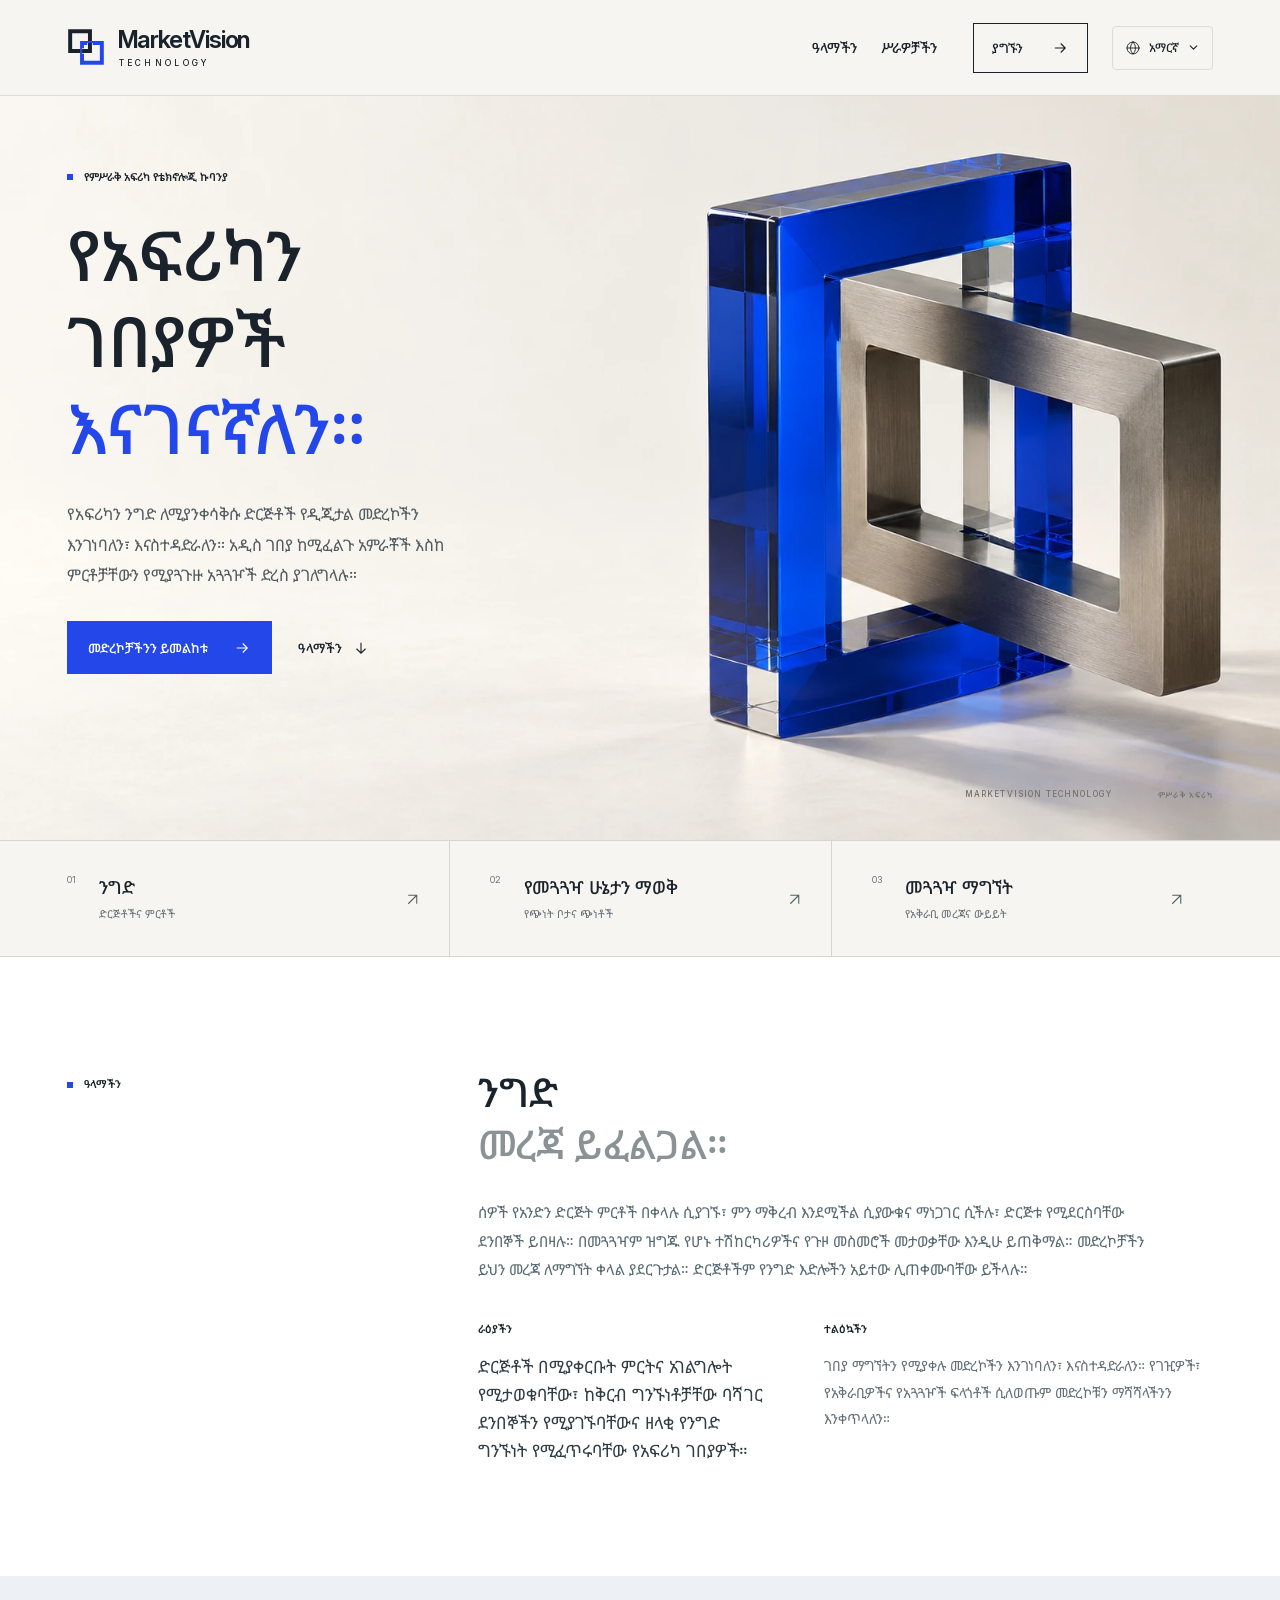
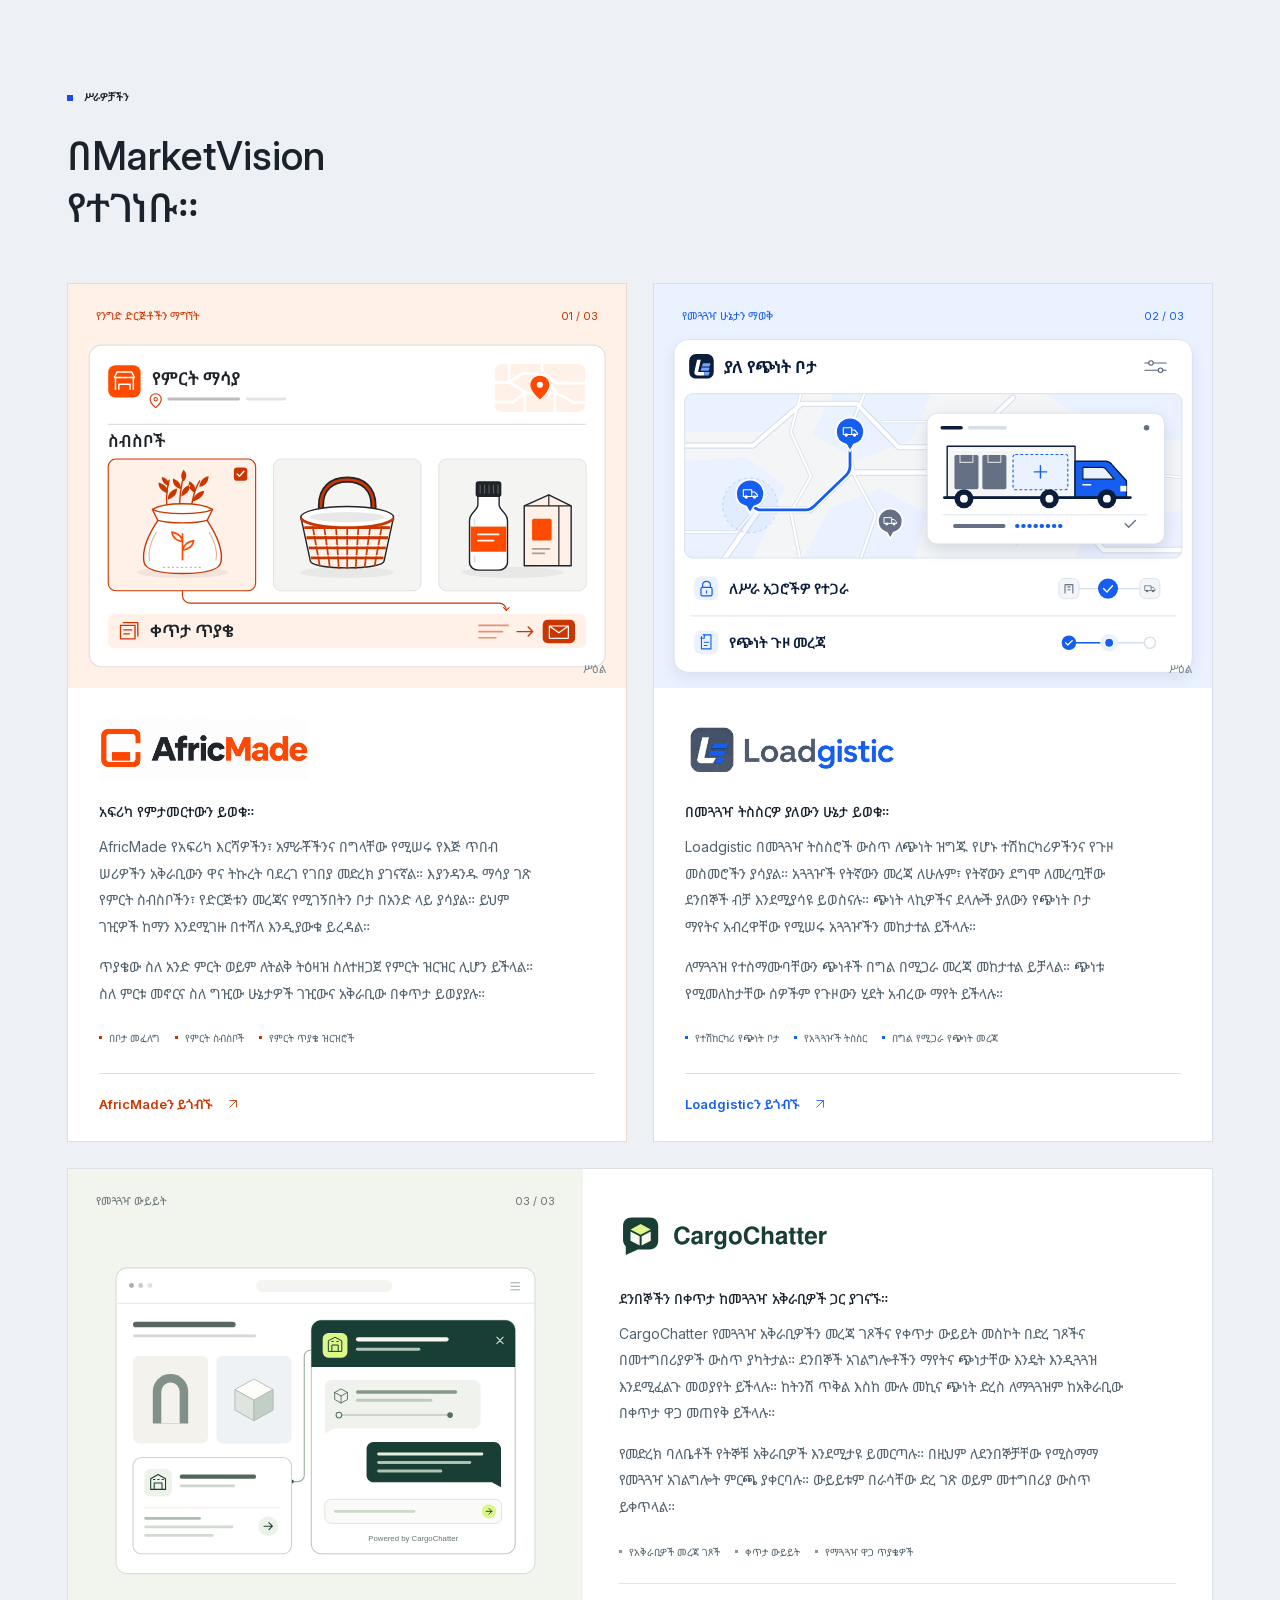
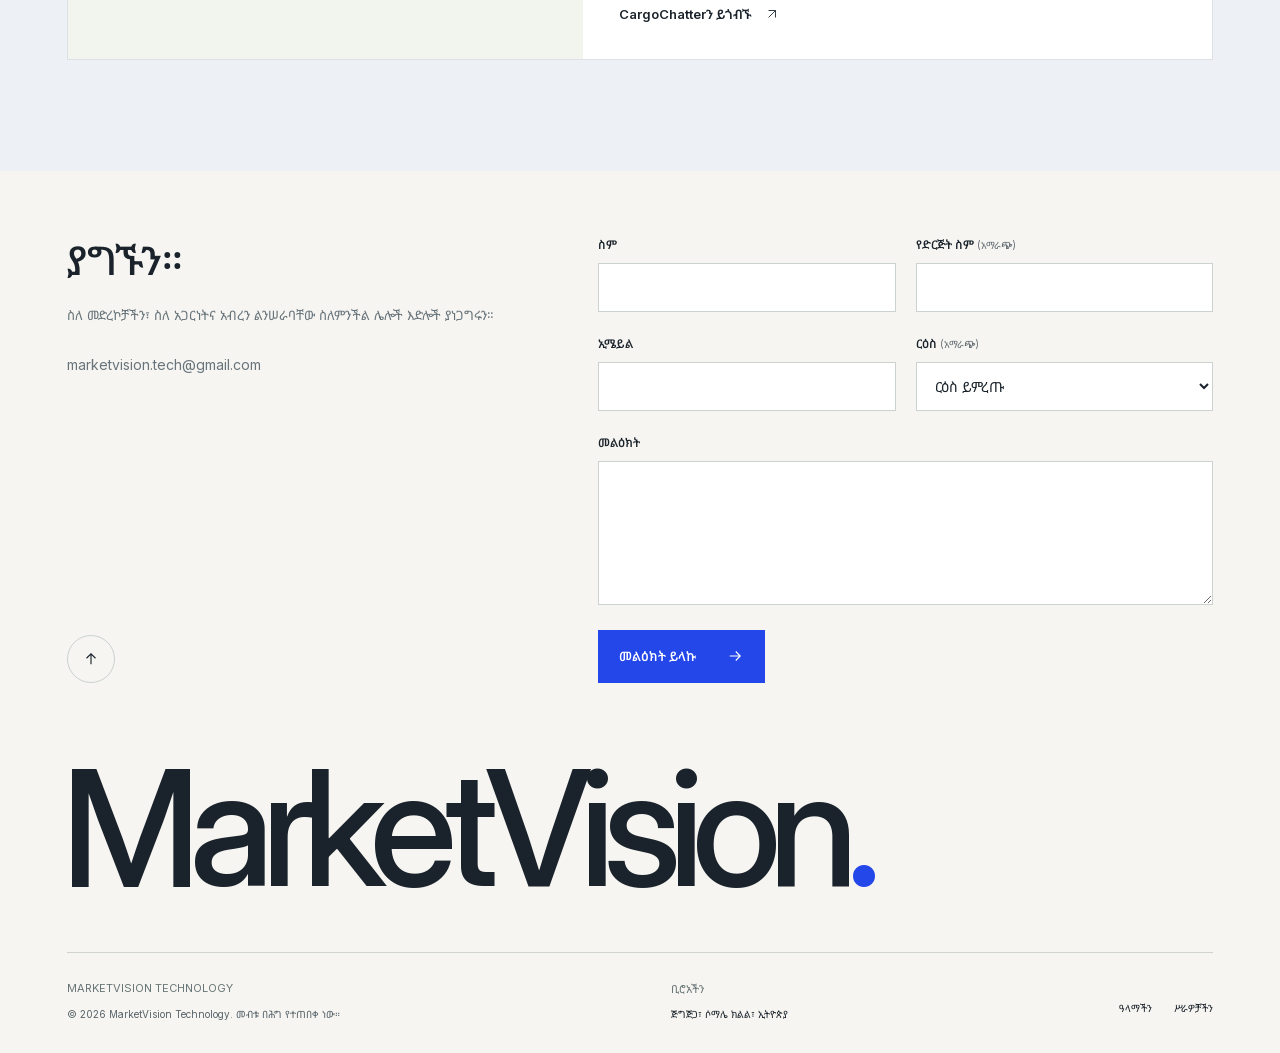
==== am/index.html @ f19cffad "Present MarketVision as the company behind its own platforms Remove the consulting and client-proces" ====
<!doctype html>
<html lang="am" dir="ltr">
<head>
  <meta charset="utf-8">
  <meta name="viewport" content="width=device-width, initial-scale=1">
  <meta name="theme-color" content="#f6f5f1">
  <title>MarketVision Technology — የአፍሪካን ገበያዎች እናገናኛለን</title>
  <meta name="description" content="MarketVision Technology ለአፍሪካ ንግድ የሚያገለግሉ መድረኮችን ይገነባል፣ ያስተዳድራል። ድርጅቶችን ለማግኘት፣ ስለ መጓጓዣ ለመወያየትና የተሽከርካሪና የጭነት ሁኔታን ለማወቅ ይረዳሉ።">
  <meta property="og:type" content="website">
  <meta property="og:title" content="MarketVision Technology — የአፍሪካን ገበያዎች እናገናኛለን">
  <meta property="og:description" content="MarketVision Technology ለአፍሪካ ንግድ የሚያገለግሉ መድረኮችን ይገነባል፣ ያስተዳድራል። ድርጅቶችን ለማግኘት፣ ስለ መጓጓዣ ለመወያየትና የተሽከርካሪና የጭነት ሁኔታን ለማወቅ ይረዳሉ።">
  <meta property="og:url" content="https://marketvisiontech.com/am/">
  <meta property="og:image" content="https://marketvisiontech.com/assets/marketvision-connect.webp">
  <meta property="og:image:alt" content="እርስ በርስ የተጣመሩ ሰማያዊና የብረት ፍሬሞች">
  <link rel="canonical" href="https://marketvisiontech.com/am/">
  <link rel="icon" type="image/svg+xml" href="../assets/mark.svg">
  <link rel="preload" href="../assets/inter-variable.woff2" as="font" type="font/woff2" crossorigin>
  <link rel="stylesheet" href="../styles.css?v=20261028-platform-company">
  <script type="application/json" id="site-copy">{"nav.open": "ማውጫውን ይክፈቱ", "nav.close": "ማውጫውን ይዝጉ", "validation.required": "እባክዎ ይህን ክፍል ይሙሉ።", "validation.email": "እባክዎ ትክክለኛ የኢሜይል አድራሻ ያስገቡ።", "validation.invalid": "እባክዎ እዚህ ያስገቡትን መረጃ ያረጋግጡ።", "validation.tooLong": "እባክዎ ያስገቡትን ጽሑፍ ያሳጥሩ።", "form.check": "እባክዎ ምልክት የተደረገባቸውን ክፍሎች ያረጋግጡ።", "form.sendingButton": "እየተላከ ነው…", "form.unavailable": "ቅጹ ለጊዜው አይሠራም። እባክዎ ቆይተው ይሞክሩ።", "form.refreshError": "መልዕክትዎን መላክ አልቻልንም። እባክዎ ገጹን እንደገና ከፍተው ይሞክሩ።", "form.sending": "መልዕክትዎ እየተላከ ነው…", "form.rejected": "መልዕክትዎ አልተላከም። የጻፉት አሁንም በቅጹ ውስጥ አለ። እባክዎ እንደገና ይሞክሩ።", "form.success": "እናመሰግናለን። መልዕክትዎ ተልኳል።", "form.timeout": "መልዕክትዎ ተልኮ እንደሆነ ማረጋገጥ አልቻልንም። የጻፉት አሁንም በቅጹ ውስጥ አለ። እባክዎ ቆይተው ይሞክሩ።", "form.error": "መልዕክትዎ ተልኮ እንደሆነ ማረጋገጥ አልቻልንም። የጻፉት አሁንም በቅጹ ውስጥ አለ። እባክዎ እንደገና ይሞክሩ።", "form.send": "መልዕክት ይላኩ"}</script><script src="../languages.js?v=20261028-platform-company" defer></script><script src="../script.js?v=20261028-platform-company" defer></script>
<meta property="og:locale" content="am_ET"><link rel="alternate" hreflang="en" href="https://marketvisiontech.com/"><meta property="og:locale:alternate" content="en_US"><link rel="alternate" hreflang="am" href="https://marketvisiontech.com/am/"><link rel="alternate" hreflang="om" href="https://marketvisiontech.com/om/"><meta property="og:locale:alternate" content="om_ET"><link rel="alternate" hreflang="so" href="https://marketvisiontech.com/so/"><meta property="og:locale:alternate" content="so_ET"><link rel="alternate" hreflang="x-default" href="https://marketvisiontech.com/"><link rel="stylesheet" href="../languages.css?v=20261028-platform-company"><link rel="preload" href="../assets/noto-sans-ethiopic.woff" as="font" type="font/woff" crossorigin=""></head>
<body>
  <a class="skip-link" href="#main">ወደ ዋናው ይዘት ይሂዱ</a>
  <header class="site-header">
    <div class="wrap header-inner">
      <a class="brand" href="#top" aria-label="የMarketVision Technology ዋና ገጽ">
        <img src="../assets/mark.svg" width="40" height="40" alt="">
        <span class="brand-type" lang="en">MarketVision<span>TECHNOLOGY</span></span>
      </a>
      <nav class="primary-nav" id="primary-nav" aria-label="ዋና ማውጫ">
        <a href="#vision">ዓላማችን</a><a href="#platforms">ሥራዎቻችን</a><a class="nav-cta" href="#contact">ያግኙን <svg aria-hidden="true" viewbox="0 0 24 24"><path d="M5 12h14M13 6l6 6-6 6"></path></svg></a>
      </nav>
    <details class="language-switcher" data-language-switcher>
      <summary aria-label="ቋንቋ ይምረጡ: አማርኛ"><svg class="language-globe" viewbox="0 0 24 24" fill="none" aria-hidden="true"><circle cx="12" cy="12" r="9"></circle><path d="M3 12h18M12 3c5 5 5 13 0 18-5-5-5-13 0-18Z"></path></svg><span class="language-current" lang="am">አማርኛ</span><svg class="language-chevron" viewbox="0 0 16 16" fill="none" aria-hidden="true"><path d="m4 6 4 4 4-4"></path></svg></summary>
      <div class="language-options" aria-label="ቋንቋ ይምረጡ"><a href="../" lang="en" hreflang="en" data-language-link="en"><span>English</span><svg viewbox="0 0 20 20" fill="none" aria-hidden="true"><path d="m4 10 4 4 8-8"></path></svg></a><a href="../am/" lang="am" hreflang="am" data-language-link="am" aria-current="page"><span>አማርኛ</span><svg viewbox="0 0 20 20" fill="none" aria-hidden="true"><path d="m4 10 4 4 8-8"></path></svg></a><a href="../om/" lang="om" hreflang="om" data-language-link="om"><span>Afaan Oromoo</span><svg viewbox="0 0 20 20" fill="none" aria-hidden="true"><path d="m4 10 4 4 8-8"></path></svg></a><a href="../so/" lang="so" hreflang="so" data-language-link="so"><span>Soomaali</span><svg viewbox="0 0 20 20" fill="none" aria-hidden="true"><path d="m4 10 4 4 8-8"></path></svg></a></div>
    </details><button class="menu-toggle" id="menu-toggle" type="button" aria-expanded="false" aria-controls="primary-nav" aria-label="ማውጫውን ይክፈቱ"><span></span><span></span></button>
      </div>
  </header>
  <main id="main">
    <section class="hero" id="top" aria-labelledby="hero-title">
      <img class="hero-art" src="../assets/marketvision-connect.webp" width="1659" height="948" fetchpriority="high" alt="">
      <div class="wrap hero-inner">
        <div class="hero-copy">
          <p class="eyebrow"><span class="small-square"></span> የምሥራቅ አፍሪካ የቴክኖሎጂ ኩባንያ</p>
          <h1 id="hero-title">የአፍሪካን<br>ገበያዎች<br><span>እናገናኛለን።</span></h1>
          <p class="hero-description">የአፍሪካን ንግድ ለሚያንቀሳቅሱ ድርጅቶች የዲጂታል መድረኮችን እንገነባለን፣ እናስተዳድራለን። አዲስ ገበያ ከሚፈልጉ አምራቾች እስከ ምርቶቻቸውን የሚያጓጉዙ አጓጓዦች ድረስ ያገለግላሉ።</p>
          <div class="hero-actions">
            <a class="button button-blue" href="#platforms">መድረኮቻችንን ይመልከቱ <svg aria-hidden="true" viewbox="0 0 24 24"><path d="M5 12h14M13 6l6 6-6 6"></path></svg></a>
            <a class="text-link" href="#vision">ዓላማችን <svg aria-hidden="true" viewbox="0 0 24 24"><path d="M12 5v14m-6-6 6 6 6-6"></path></svg></a>
          </div>
        </div>
        <div class="hero-caption" aria-hidden="true"><span>MARKETVISION TECHNOLOGY</span><span>ምሥራቅ አፍሪካ</span></div>
      </div>
      <div class="sector-band"><div class="wrap sector-inner">
        <a href="#africmade"><span class="sector-number">01</span><span>ንግድ<small>ድርጅቶችና ምርቶች</small></span><svg aria-hidden="true" viewbox="0 0 24 24"><path d="M6 18 18 6M6 6h12v12"></path></svg></a>
        <a href="#loadgistic"><span class="sector-number">02</span><span>የመጓጓዣ ሁኔታን ማወቅ<small>የጭነት ቦታና ጭነቶች</small></span><svg aria-hidden="true" viewbox="0 0 24 24"><path d="M6 18 18 6M6 6h12v12"></path></svg></a>
        <a href="#cargochatter"><span class="sector-number">03</span><span>መጓጓዣ ማግኘት<small>የአቅራቢ መረጃና ውይይት</small></span><svg aria-hidden="true" viewbox="0 0 24 24"><path d="M6 18 18 6M6 6h12v12"></path></svg></a>
      </div></div>
    </section>
    <section class="vision section-space" id="vision" aria-labelledby="vision-title">
      <div class="wrap vision-grid">
        <div class="section-label"><span class="small-square"></span> ዓላማችን</div>
        <div class="vision-content">
          <h2 id="vision-title">ንግድ<br><span class="muted-heading">መረጃ ይፈልጋል።</span></h2>
          <p class="vision-context">ሰዎች የአንድን ድርጅት ምርቶች በቀላሉ ሲያገኙ፣ ምን ማቅረብ እንደሚችል ሲያውቁና ማነጋገር ሲችሉ፣ ድርጅቱ የሚደርስባቸው ደንበኞች ይበዛሉ። በመጓጓዣም ዝግጁ የሆኑ ተሽከርካሪዎችና የጉዞ መስመሮች መታወቃቸው እንዲሁ ይጠቅማል። መድረኮቻችን ይህን መረጃ ለማግኘት ቀላል ያደርጉታል። ድርጅቶችም የንግድ እድሎችን አይተው ሊጠቀሙባቸው ይችላሉ።</p>
          <div class="vision-copy">
            <div class="purpose-statement"><h3>ራዕያችን</h3><p>ድርጅቶች በሚያቀርቡት ምርትና አገልግሎት የሚታወቁባቸው፣ ከቅርብ ግንኙነቶቻቸው ባሻገር ደንበኞችን የሚያገኙባቸውና ዘላቂ የንግድ ግንኙነት የሚፈጥሩባቸው የአፍሪካ ገበያዎች።</p></div>
            <div class="purpose-statement"><h3>ተልዕኳችን</h3><p>ገበያ ማግኘትን የሚያቀሉ መድረኮችን እንገነባለን፣ እናስተዳድራለን። የገዢዎች፣ የአቅራቢዎችና የአጓጓዦች ፍላጎቶች ሲለወጡም መድረኮቹን ማሻሻላችንን እንቀጥላለን።</p></div>
          </div>
        </div>
      </div>
    </section>
    <section class="platforms section-space" id="platforms" aria-labelledby="platforms-title">
      <div class="wrap">
        <div class="section-heading"><div><p class="section-label"><span class="small-square"></span> ሥራዎቻችን</p><h2 id="platforms-title">በMarketVision<br>የተገነቡ።</h2></div></div>
        <div class="platform-grid">
          <article id="africmade" class="platform platform-africmade">
            <div class="platform-art"><div class="platform-art-top"><span>የንግድ ድርጅቶችን ማግኘት</span><span>01 / 03</span></div><svg xmlns="http://www.w3.org/2000/svg" class="platform-illustration" width="1000" height="650" viewbox="0 0 1000 650" fill="none" role="img" focusable="false" aria-describedby="africmade-desc" aria-label="የAfricMade የአቅራቢ ማሳያ ገጽ ሥዕል" data-platform-illustration="africmade">
  <title id="africmade-title">የAfricMade የምርት ማሳያ ሥዕል</title>
  <desc id="africmade-desc">የእርሻ፣ የእጅ ጥበብና የፋብሪካ ምርቶች ያሉበት የአቅራቢ ማሳያ ገጽ፣ ቦታ የሚያሳይ ካርታና ጥያቄ መላኪያ ቅጽ።</desc>
  <rect width="1000" height="650" fill="#FFF0E8"></rect>
  <rect x="38" y="36" width="924" height="576" rx="22" fill="#FFFFFF" stroke="#DEDFDD" stroke-width="2"></rect>

  <!-- Supplier identity and a small, static geographic-discovery cue. -->
  <rect x="72" y="72" width="58" height="58" rx="13" fill="#FF4B00"></rect>
  <path d="M85 115V94H117V115M91 115V106H111V115M83 94L88 84H114L119 94H83Z" stroke="#FFFFFF" stroke-width="2.6" stroke-linecap="round" stroke-linejoin="round"></path>
  <text x="150" y="107" fill="#202428" font-family="inherit" font-size="32" font-weight="600" letter-spacing="0">የምርት ማሳያ</text>
  <path d="M157 123C151.5 123 147 127.4 147 133C147 140 157 148 157 148S167 140 167 133C167 127.4 162.5 123 157 123Z" stroke="#C93600" stroke-width="2" stroke-linejoin="round"></path>
  <circle cx="157" cy="133" r="3" stroke="#C93600" stroke-width="1.8"></circle>
  <rect x="178" y="130" width="130" height="5" rx="2.5" fill="#202428" opacity=".3"></rect>
  <rect x="319" y="130" width="72" height="5" rx="2.5" fill="#202428" opacity=".12"></rect>
  <rect x="764" y="70" width="162" height="86" rx="12" fill="#FFF0E8"></rect>
  <path d="M790 70V102L818 120V156M764 103H790L813 87H853L874 104H926M849 70V91L872 118V156M764 138H797L817 122H875L906 139H926" stroke="#FFFFFF" stroke-width="5" stroke-linejoin="round"></path>
  <path d="M845 91C835.6 91 828 98.4 828 107.8C828 119 845 133 845 133S862 119 862 107.8C862 98.4 854.4 91 845 91Z" fill="#FF4B00"></path>
  <circle cx="845" cy="107" r="5.5" fill="#FFFFFF"></circle>
  <path d="M72 178H928" stroke="#DEDFDD" stroke-width="2"></path>

  <text x="72" y="218" fill="#202428" font-family="inherit" font-size="30" font-weight="600" letter-spacing="0">ስብስቦች</text>

  <!-- Three recognizable product types, without invented listings or prices. -->
  <rect x="72" y="240" width="264" height="236" rx="14" fill="#FFF0E8" stroke="#C93600" stroke-width="2"></rect>
  <rect x="368" y="240" width="264" height="236" rx="14" fill="#F4F4F2" stroke="#DEDFDD" stroke-width="1.5"></rect>
  <rect x="664" y="240" width="264" height="236" rx="14" fill="#F4F4F2" stroke="#DEDFDD" stroke-width="1.5"></rect>
  <rect x="297" y="255" width="24" height="24" rx="6" fill="#C93600"></rect>
  <path d="m303 267 4 4 8-9" stroke="#FFFFFF" stroke-width="2.5" stroke-linecap="round" stroke-linejoin="round"></path>

  <!-- Farm produce: a stitched grain sack and three wheat stems. -->
  <ellipse cx="205" cy="443" rx="82" ry="10" fill="#202428" opacity=".06"></ellipse>
  <path d="M179 336C175 316 177 293 181 278M200 337C199 306 203 284 208 268M220 337C221 314 228 291 236 279" stroke="#C93600" stroke-width="2.5" stroke-linecap="round"></path>
  <path d="M179 301C167 298 162 291 162 282C174 285 179 292 179 301ZM179 313C190 309 196 302 195 293C184 296 178 304 179 313ZM181 288C171 285 168 279 168 272C178 274 181 280 181 288ZM202 294C190 290 187 283 188 275C199 279 203 286 202 294ZM203 307C215 302 219 294 218 286C207 290 203 297 203 307ZM207 280C201 274 202 266 207 259C214 266 213 274 207 280ZM227 301C217 295 215 288 217 280C227 285 230 293 227 301ZM223 316C236 313 243 306 244 297C232 299 225 306 223 316ZM235 290C237 278 244 272 252 271C251 283 244 289 235 290Z" fill="#C93600"></path>
  <path d="M151 330C165 322 186 320 205 320C224 320 245 322 259 330L249 350C267 377 278 401 274 424C272 439 246 445 205 445C164 445 138 439 136 424C132 401 143 377 161 350L151 330Z" fill="#FFFFFF" stroke="#C93600" stroke-width="2.5" stroke-linejoin="round"></path>
  <path d="M153 331C173 340 236 340 257 331M161 350C180 356 230 356 249 350" stroke="#C93600" stroke-width="2.3" stroke-linecap="round"></path>
  <path d="M158 371C147 390 143 408 146 422M253 371C264 390 268 408 265 421" stroke="#C93600" stroke-width="2" stroke-linecap="round" opacity=".4"></path>
  <path d="M171 434H239" stroke="#C93600" stroke-width="2" stroke-linecap="round" stroke-dasharray="2 6" opacity=".45"></path>
  <path d="M205 420V374M205 388C193 386 187 379 186 371C197 373 204 380 205 388ZM205 403C217 401 224 394 225 386C214 388 207 395 205 403Z" stroke="#FF4B00" stroke-width="3" stroke-linecap="round" stroke-linejoin="round"></path>

  <!-- Artisan work: a basket with a handle, a defined rim and woven bands. -->
  <ellipse cx="500" cy="443" rx="84" ry="10" fill="#202428" opacity=".06"></ellipse>
  <path d="M453 352V323C453 293 472 277 500 277C528 277 547 293 547 323V352" stroke="#202428" stroke-width="11" stroke-linecap="round"></path>
  <path d="M453 352V323C453 293 472 277 500 277C528 277 547 293 547 323V352" stroke="#C93600" stroke-width="5" stroke-linecap="round"></path>
  <path d="M417 344L434 423C437 439 563 439 566 423L583 344H417Z" fill="#FFF0E8" stroke="#202428" stroke-width="2.5" stroke-linejoin="round"></path>
  <path d="M423 363H577M427 381H573M431 399H569M435 417H565" stroke="#C93600" stroke-width="5"></path>
  <path d="M436 349L451 432M457 349L469 435M479 349L485 437M500 349V437M521 349L515 437M543 349L531 435M564 349L549 432" stroke="#C93600" stroke-width="3"></path>
  <path d="M425 359H575M429 377H571M433 395H567M437 413H563" stroke="#FFFFFF" stroke-width="2" opacity=".8"></path>
  <ellipse cx="500" cy="344" rx="83" ry="19" fill="#FFFFFF" stroke="#202428" stroke-width="2.5"></ellipse>
  <ellipse cx="500" cy="344" rx="67" ry="9" fill="#202428" opacity=".1"></ellipse>
  <path d="M418 348C439 368 561 368 582 348" stroke="#C93600" stroke-width="5" stroke-linecap="round"></path>

  <!-- Manufactured goods: a capped bottle and folded retail packaging. -->
  <ellipse cx="796" cy="443" rx="91" ry="10" fill="#202428" opacity=".06"></ellipse>
  <path d="M817 324L861 304L901 324V431H817V324Z" fill="#FFF0E8" stroke="#202428" stroke-width="2.5" stroke-linejoin="round"></path>
  <path d="M817 324H901M861 304V324M879 325V431" stroke="#202428" stroke-width="2.1" stroke-linejoin="round"></path>
  <rect x="831" y="347" width="35" height="39" rx="3" fill="#FF4B00"></rect>
  <path d="M832 401H862M832 409H853" stroke="#202428" stroke-width="3" stroke-linecap="round" opacity=".4"></path>
  <path d="M734 302H772V322C772 332 787 336 787 350V425C787 434 779 439 770 439H736C727 439 719 434 719 425V350C719 336 734 332 734 322V302Z" fill="#FFFFFF" stroke="#202428" stroke-width="2.5" stroke-linejoin="round"></path>
  <rect x="730" y="280" width="46" height="28" rx="5" fill="#202428"></rect>
  <path d="M738 286V302M746 286V302M754 286V302M762 286V302M770 286V302" stroke="#FFFFFF" stroke-width="1.6" opacity=".35"></path>
  <rect x="721" y="361" width="64" height="45" fill="#FF4B00"></rect>
  <path d="M734 375H771M734 386H762" stroke="#FFFFFF" stroke-width="3.2" stroke-linecap="round"></path>
  <path d="M728 348V357M728 414V424" stroke="#DEDFDD" stroke-width="3" stroke-linecap="round"></path>

  <!-- A selected item joins an enquiry list; the next action is an inbox enquiry. -->
  <path d="M205 476V485C205 492 211 498 218 498H772C779 498 785 504 785 511" stroke="#C93600" stroke-width="2" stroke-linecap="round"></path>
  <path d="m780 506 5 5 5-5" stroke="#C93600" stroke-width="2" stroke-linecap="round" stroke-linejoin="round"></path>
  <rect x="72" y="517" width="856" height="62" rx="12" fill="#FFF0E8"></rect>
  <path d="M94 538H120V562H94V538ZM99 533H125V557M100 546H114M100 553H110" stroke="#C93600" stroke-width="2.4" stroke-linecap="round" stroke-linejoin="round"></path>
  <text x="146" y="559" fill="#202428" font-family="inherit" font-size="31" font-weight="600" letter-spacing="0">ቀጥታ ጥያቄ</text>
  <path d="M736 538H788M736 549H778M736 560H766" stroke="#C93600" stroke-width="3" stroke-linecap="round" opacity=".5"></path>
  <path d="M804 549H832M824 541L832 549L824 557" stroke="#C93600" stroke-width="2.5" stroke-linecap="round" stroke-linejoin="round"></path>
  <rect x="850" y="528" width="58" height="42" rx="9" fill="#C93600"></rect>
  <path d="M862 539H896V561H862V539ZM863 540L879 551L895 540" stroke="#FFFFFF" stroke-width="2.2" stroke-linecap="round" stroke-linejoin="round"></path>
</svg><span class="illustration-note">ሥዕል</span></div>
            <div class="platform-content">
              <div class="platform-title"><h3 class="platform-logo-frame"><img class="platform-logo platform-logo-africmade" src="../assets/africmade-logo.webp?v=20261024-showroom" width="1942" height="809" loading="lazy" alt="AfricMade"></h3></div>
              <p class="platform-subtitle">አፍሪካ የምታመርተውን ይወቁ።</p>
              <p>AfricMade የአፍሪካ እርሻዎችን፣ አምራቾችንና በግላቸው የሚሠሩ የእጅ ጥበብ ሠሪዎችን አቅራቢውን ዋና ትኩረት ባደረገ የገበያ መድረክ ያገናኛል። እያንዳንዱ ማሳያ ገጽ የምርት ስብስቦችን፣ የድርጅቱን መረጃና የሚገኝበትን ቦታ በአንድ ላይ ያሳያል። ይህም ገዢዎች ከማን እንደሚገዙ በተሻለ እንዲያውቁ ይረዳል።</p>
              <p class="platform-detail">ጥያቄው ስለ አንድ ምርት ወይም ለትልቅ ትዕዛዝ ስለተዘጋጀ የምርት ዝርዝር ሊሆን ይችላል። ስለ ምርቱ መኖርና ስለ ግዢው ሁኔታዎች ገዢውና አቅራቢው በቀጥታ ይወያያሉ።</p>
              <ul class="feature-list" aria-label="በAfricMade ምን ማድረግ ይቻላል"><li>በቦታ መፈለግ</li><li>የምርት ስብስቦች</li><li>የምርት ጥያቄ ዝርዝሮች</li></ul>
              <div class="platform-bottom"><a class="external-link" href="https://africmade.com/" target="_blank" rel="noopener noreferrer">AfricMadeን ይጎብኙ <svg aria-hidden="true" viewbox="0 0 24 24"><path d="M6 18 18 6M6 6h12v12"></path></svg><span class="sr-only"> (በአዲስ ትር ይከፈታል)</span></a></div>
            </div>
          </article>
          <article id="loadgistic" class="platform platform-loadgistic">
            <div class="platform-art"><div class="platform-art-top"><span>የመጓጓዣ ሁኔታን ማወቅ</span><span>02 / 03</span></div><svg xmlns="http://www.w3.org/2000/svg" xmlns:xlink="http://www.w3.org/1999/xlink" width="1000" height="650" viewbox="0 0 1000 650" fill="none" class="platform-illustration" role="img" focusable="false" aria-describedby="loadgistic-desc" aria-label="የLoadgistic የመጓጓዣ ካርታ ሥዕል" data-platform-illustration="loadgistic">
  <title id="loadgistic-title">የLoadgistic የመጓጓዣ ካርታ ሥዕል</title>
  <desc id="loadgistic-desc">ተሽከርካሪዎችንና የጉዞ መስመሮችን የሚያሳይ ካርታ። ከጎኑም የጭነት ቦታ ያለው መኪና፣ መረጃን በግል የመጋራት አማራጭና የጭነት ጉዞ ሂደት ይታያሉ።</desc>
  <defs>
    <filter id="lgv-dashboard-shadow" x="-10%" y="-12%" width="120%" height="130%" color-interpolation-filters="sRGB">
      <fegaussianblur in="SourceAlpha" stddeviation="12" result="lgv-panel-blur"></fegaussianblur>
      <feoffset in="lgv-panel-blur" dy="10" result="lgv-panel-offset"></feoffset>
      <feflood flood-color="#0B1D3A" flood-opacity=".07" result="lgv-panel-color"></feflood>
      <fecomposite in="lgv-panel-color" in2="lgv-panel-offset" operator="in" result="lgv-panel-shadow"></fecomposite>
      <femerge><femergenode in="lgv-panel-shadow"></femergenode><femergenode in="SourceGraphic"></femergenode></femerge>
    </filter>
    <filter id="lgv-truck-shadow" x="-15%" y="-20%" width="130%" height="145%" color-interpolation-filters="sRGB">
      <fegaussianblur in="SourceAlpha" stddeviation="13" result="lgv-truck-blur"></fegaussianblur>
      <feoffset in="lgv-truck-blur" dy="10" result="lgv-truck-offset"></feoffset>
      <feflood flood-color="#0B1D3A" flood-opacity=".12" result="lgv-truck-color"></feflood>
      <fecomposite in="lgv-truck-color" in2="lgv-truck-offset" operator="in" result="lgv-truck-shadow-layer"></fecomposite>
      <femerge><femergenode in="lgv-truck-shadow-layer"></femergenode><femergenode in="SourceGraphic"></femergenode></femerge>
    </filter>
    <clippath id="lgv-map-clip">
      <rect x="54" y="122" width="892" height="296" rx="16"></rect>
    </clippath>
    <g id="lgv-vehicle-glyph" stroke="currentColor" stroke-width="2" stroke-linecap="round" stroke-linejoin="round">
      <path d="M-12-7H3V5H-12Z"></path>
      <path d="M3-3H8L13 2V5H3"></path>
      <circle cx="-7" cy="6" r="3" fill="currentColor" stroke="none"></circle>
      <circle cx="8" cy="6" r="3" fill="currentColor" stroke="none"></circle>
    </g>
  </defs>

  <rect width="1000" height="650" fill="#EAF1FF"></rect>
  <rect x="36" y="26" width="928" height="596" rx="25" fill="#FFFFFF" stroke="#D7DFEB" stroke-width="1.5" filter="url(#lgv-dashboard-shadow)"></rect>

  <!-- Loadgistic's compact mark anchors a single capacity workspace. -->
  <rect x="63" y="52" width="44" height="44" rx="12" fill="#0B1D3A"></rect>
  <g transform="translate(64 52) scale(.087)">
    <path d="M151 120H227L172 370H309L291 440H155C112 440 87 405 97 361L151 120Z" fill="#FFFFFF"></path>
    <path d="M270 191H407C422 191 430 203 424 217L407 257H247L266 203C268 196 276 191 280 191Z M246 279H389C403 279 410 290 405 303L387 346H222L240 292C242 285 244 282 246 279Z M316 370H393C406 370 412 380 407 392L387 440H291L311 384C313 377 315 373 316 370Z" fill="#6BA5FF"></path>
  </g>
  <text x="126" y="86" fill="#0B1D3A" font-size="30" font-weight="650" letter-spacing="0" font-family="inherit">ያለ የጭነት ቦታ</text>
  <g stroke="#526375" stroke-width="2" stroke-linecap="round" aria-hidden="true">
    <path d="M879 68H917M879 81H917"></path>
    <circle cx="890" cy="68" r="4" fill="#FFFFFF"></circle>
    <circle cx="907" cy="81" r="4" fill="#FFFFFF"></circle>
  </g>

  <!-- A schematic map uses static pins and unnamed routes, without live positions. -->
  <g clip-path="url(#lgv-map-clip)" aria-hidden="true">
    <rect x="54" y="122" width="892" height="296" fill="#F3F5F7"></rect>
    <path d="M54 122H262L218 191H54Z M54 244L165 237L235 290L178 418H54Z M322 122H497L462 204L364 242L284 195Z M315 329L404 293L488 336L468 418H266Z M696 122H946V207L818 194Z M788 353L946 333V418H752Z" fill="#EAF1FF"></path>
    <g stroke="#D7DFEB" stroke-linecap="round" stroke-linejoin="round">
      <path d="M39 216L177 216L264 141L363 141L438 219L549 219L643 130" stroke-width="11"></path>
      <path d="M117 432L188 331L280 331L351 264L493 264L560 333L742 333L805 403L956 403" stroke-width="12"></path>
      <path d="M266 111L245 192L281 271L245 335L264 430M382 111L344 201L360 272L397 341L366 430" stroke-width="7"></path>
      <path d="M51 371L147 371L204 303M407 173H545M650 392L699 298L803 258L953 274" stroke-width="6"></path>
    </g>
    <g stroke="#FFFFFF" stroke-linecap="round" stroke-linejoin="round">
      <path d="M39 216L177 216L264 141L363 141L438 219L549 219L643 130" stroke-width="7"></path>
      <path d="M117 432L188 331L280 331L351 264L493 264L560 333L742 333L805 403L956 403" stroke-width="8"></path>
      <path d="M266 111L245 192L281 271L245 335L264 430M382 111L344 201L360 272L397 341L366 430" stroke-width="4"></path>
      <path d="M51 371L147 371L204 303M407 173H545M650 392L699 298L803 258L953 274" stroke-width="3"></path>
    </g>

    <circle cx="172" cy="323" r="49" fill="#155EEF" fill-opacity=".035" stroke="#155EEF" stroke-opacity=".25" stroke-width="1.5" stroke-dasharray="5 6"></circle>
    <path d="M172 323L187 331H272C277 331 282 329 286 325L344 269C348 265 351 259 351 253V218" stroke="#FFFFFF" stroke-width="10" stroke-linecap="round" stroke-linejoin="round"></path>
    <path d="M172 323L187 331H272C277 331 282 329 286 325L344 269C348 265 351 259 351 253V218" stroke="#155EEF" stroke-width="5" stroke-linecap="round" stroke-linejoin="round"></path>

    <g transform="translate(172 310)">
      <path d="M0 27L-7 15C-19 12-25 3-25-8C-25-22-14-33 0-33C14-33 25-22 25-8C25 3 19 12 7 15Z" fill="#155EEF" stroke="#FFFFFF" stroke-width="3"></path>
      <use xlink:href="#lgv-vehicle-glyph" transform="translate(0 -8)" color="#FFFFFF"></use>
    </g>
    <g transform="translate(351 199)">
      <path d="M0 27L-7 15C-19 12-25 3-25-8C-25-22-14-33 0-33C14-33 25-22 25-8C25 3 19 12 7 15Z" fill="#155EEF" stroke="#FFFFFF" stroke-width="3"></path>
      <use xlink:href="#lgv-vehicle-glyph" transform="translate(0 -8)" color="#FFFFFF"></use>
    </g>
    <g transform="translate(423 359)">
      <path d="M0 24L-6 13C-16 10-22 2-22-8C-22-20-12-30 0-30C12-30 22-20 22-8C22 2 16 10 6 13Z" fill="#667085" stroke="#FFFFFF" stroke-width="3"></path>
      <use xlink:href="#lgv-vehicle-glyph" transform="translate(0 -8) scale(.87)" color="#FFFFFF"></use>
    </g>
  </g>
  <rect x="54.75" y="122.75" width="890.5" height="294.5" rx="15.25" stroke="#D7DFEB" stroke-width="1.5"></rect>

  <!-- The foreground vehicle makes occupied and available cargo space tangible. -->
  <g aria-hidden="true">
    <rect x="489" y="158" width="425" height="234" rx="18" fill="#FFFFFF" stroke="#D7DFEB" stroke-width="1.5" filter="url(#lgv-truck-shadow)"></rect>
    <rect x="513" y="181" width="40" height="6" rx="3" fill="#0B1D3A"></rect>
    <rect x="562" y="181" width="70" height="6" rx="3" fill="#D7DFEB"></rect>
    <circle cx="882" cy="184" r="5" fill="#667085"></circle>

    <path d="M525 217H754V309H525Z" fill="#F3F5F7" stroke="#0B1D3A" stroke-width="2.5" stroke-linejoin="round"></path>
    <path d="M533 224H746" stroke="#FFFFFF" stroke-width="2"></path>
    <rect x="538" y="233" width="43" height="61" rx="3" fill="#667085"></rect>
    <rect x="588" y="233" width="43" height="61" rx="3" fill="#667085"></rect>
    <path d="M548 233V246H571V233M598 233V246H621V233" stroke="#FFFFFF" stroke-opacity=".7" stroke-width="2"></path>
    <rect x="643" y="232" width="98" height="63" rx="4" fill="#EAF1FF" stroke="#155EEF" stroke-width="2" stroke-dasharray="5 4"></rect>
    <path d="M681 263H703M692 252V274" stroke="#155EEF" stroke-width="2.5" stroke-linecap="round"></path>

    <path d="M754 244H809C814 244 817 246 820 250L846 279V309H754Z" fill="#155EEF" stroke="#0B1D3A" stroke-width="2.5" stroke-linejoin="round"></path>
    <path d="M768 255H803C806 255 808 256 810 259L824 276H768Z" fill="#EAF1FF" stroke="#0B1D3A" stroke-width="2" stroke-linejoin="round"></path>
    <path d="M768 286H782" stroke="#FFFFFF" stroke-width="2.5" stroke-linecap="round"></path>
    <path d="M835 288H846V298H835Z" fill="#FFFFFF"></path>
    <path d="M520 309H853" stroke="#0B1D3A" stroke-width="5" stroke-linecap="round"></path>
    <circle cx="555" cy="311" r="17" fill="#0B1D3A"></circle>
    <circle cx="555" cy="311" r="7" fill="#FFFFFF"></circle>
    <circle cx="708" cy="311" r="17" fill="#0B1D3A"></circle>
    <circle cx="708" cy="311" r="7" fill="#FFFFFF"></circle>
    <circle cx="811" cy="311" r="17" fill="#0B1D3A"></circle>
    <circle cx="811" cy="311" r="7" fill="#FFFFFF"></circle>
    <path d="M518 340H882" stroke="#D7DFEB" stroke-width="1.5" stroke-linecap="round"></path>
    <path d="M539 360H626" stroke="#667085" stroke-width="7" stroke-linecap="round"></path>
    <path d="M650 360H737" stroke="#155EEF" stroke-width="7" stroke-linecap="round" stroke-dasharray="1 10"></path>
    <path d="M844 356L850 362L862 350" stroke="#667085" stroke-width="2.5" stroke-linecap="round" stroke-linejoin="round"></path>
  </g>

  <!-- Wide rows preserve the translated labels and keep the sharing model visible. -->
  <path d="M65 521H935" stroke="#D7DFEB" stroke-width="1.5"></path>
  <g aria-hidden="true">
    <rect x="72" y="450" width="43" height="43" rx="12" fill="#EAF1FF"></rect>
    <path d="M87 470V466C87 462 90 459 94 459C98 459 101 462 101 466V470" stroke="#155EEF" stroke-width="2.2" stroke-linecap="round"></path>
    <rect x="84" y="470" width="20" height="15" rx="3" stroke="#155EEF" stroke-width="2.2"></rect>
    <path d="M94 476V480" stroke="#155EEF" stroke-width="2" stroke-linecap="round"></path>
    <path d="M760 472H803M823 472H871" stroke="#D7DFEB" stroke-width="2.5" stroke-linecap="round"></path>
    <rect x="725" y="454" width="36" height="36" rx="10" fill="#F3F5F7" stroke="#D7DFEB" stroke-width="1.5"></rect>
    <path d="M736 480V465H750V480M741 469H745M741 474H745" stroke="#667085" stroke-width="2" stroke-linecap="round" stroke-linejoin="round"></path>
    <circle cx="813" cy="472" r="18" fill="#155EEF"></circle>
    <path d="M805 472L811 478L821 467" stroke="#FFFFFF" stroke-width="2.5" stroke-linecap="round" stroke-linejoin="round"></path>
    <rect x="870" y="454" width="36" height="36" rx="10" fill="#F3F5F7" stroke="#D7DFEB" stroke-width="1.5"></rect>
    <use xlink:href="#lgv-vehicle-glyph" transform="translate(888 472) scale(.72)" color="#667085"></use>
  </g>
  <text x="134" y="481" fill="#0B1D3A" font-size="26" font-weight="600" letter-spacing="0" font-family="inherit">ለሥራ አጋሮችዎ የተጋራ</text>

  <g aria-hidden="true">
    <rect x="72" y="547" width="43" height="43" rx="12" fill="#EAF1FF"></rect>
    <path d="M88 555H102V580H85V558" stroke="#155EEF" stroke-width="2" stroke-linecap="round" stroke-linejoin="round"></path>
    <path d="M90 555V561H84M90 568H98M90 574H95" stroke="#155EEF" stroke-width="2" stroke-linecap="round" stroke-linejoin="round"></path>
    <path d="M744 569H888" stroke="#D7DFEB" stroke-width="3" stroke-linecap="round"></path>
    <path d="M744 569H815" stroke="#155EEF" stroke-width="3" stroke-linecap="round"></path>
    <circle cx="743" cy="569" r="13" fill="#155EEF"></circle>
    <path d="M737 569L741 573L749 565" stroke="#FFFFFF" stroke-width="2" stroke-linecap="round" stroke-linejoin="round"></path>
    <circle cx="815" cy="569" r="16" fill="#EAF1FF"></circle>
    <circle cx="815" cy="569" r="8" fill="#155EEF" stroke="#FFFFFF" stroke-width="2"></circle>
    <circle cx="888" cy="569" r="10" fill="#FFFFFF" stroke="#D7DFEB" stroke-width="2.5"></circle>
  </g>
  <text x="134" y="578" fill="#0B1D3A" font-size="26" font-weight="600" letter-spacing="0" font-family="inherit">የጭነት ጉዞ መረጃ</text>
</svg><span class="illustration-note">ሥዕል</span></div>
            <div class="platform-content">
              <div class="platform-title"><h3><img class="platform-logo" src="../assets/loadgistic-logo.png" width="1510" height="390" loading="lazy" alt="Loadgistic"></h3></div>
              <p class="platform-subtitle">በመጓጓዣ ትስስርዎ ያለውን ሁኔታ ይወቁ።</p>
              <p>Loadgistic በመጓጓዣ ትስስሮች ውስጥ ለጭነት ዝግጁ የሆኑ ተሽከርካሪዎችንና የጉዞ መስመሮችን ያሳያል። አጓጓዦች የትኛውን መረጃ ለሁሉም፣ የትኛውን ደግሞ ለመረጧቸው ደንበኞች ብቻ እንደሚያሳዩ ይወስናሉ። ጭነት ላኪዎችና ደላሎች ያለውን የጭነት ቦታ ማየትና አብረዋቸው የሚሠሩ አጓጓዦችን መከታተል ይችላሉ።</p>
              <p class="platform-detail">ለማጓጓዝ የተስማሙባቸውን ጭነቶች በግል በሚጋራ መረጃ መከታተል ይቻላል። ጭነቱ የሚመለከታቸው ሰዎችም የጉዞውን ሂደት አብረው ማየት ይችላሉ።</p>
              <ul class="feature-list" aria-label="በLoadgistic ምን ማድረግ ይቻላል"><li>የተሽከርካሪ የጭነት ቦታ</li><li>የአጓጓዦች ትስስር</li><li>በግል የሚጋራ የጭነት መረጃ</li></ul>
              <div class="platform-bottom"><a class="external-link" href="https://loadgistic.com/" target="_blank" rel="noopener noreferrer">Loadgisticን ይጎብኙ <svg aria-hidden="true" viewbox="0 0 24 24"><path d="M6 18 18 6M6 6h12v12"></path></svg><span class="sr-only"> (በአዲስ ትር ይከፈታል)</span></a></div>
            </div>
          </article>
        </div>
        <article id="cargochatter" class="portfolio-business" aria-labelledby="cargochatter-name">
          <div class="business-art">
            <div class="platform-art-top"><span>የመጓጓዣ ውይይት</span><span>03 / 03</span></div>
            <img src="../assets/cargochatter-visual.svg" width="640" height="520" loading="lazy" decoding="async" alt="በንግድ ድረ ገጽ ውስጥ የመጓጓዣ አቅራቢ መረጃ ገጽን ከውይይት መስኮት ጎን የሚያሳይ ሥዕል">
          </div>
          <div class="platform-content business-content">
            <div class="platform-title"><h3 id="cargochatter-name"><img class="platform-logo" src="../assets/cargochatter-logo.svg" width="311" height="64" loading="lazy" alt="CargoChatter"></h3></div>
            <p class="platform-subtitle">ደንበኞችን በቀጥታ ከመጓጓዣ አቅራቢዎች ጋር ያገናኙ።</p>
            <p>CargoChatter የመጓጓዣ አቅራቢዎችን መረጃ ገጾችና የቀጥታ ውይይት መስኮት በድረ ገጾችና በመተግበሪያዎች ውስጥ ያካትታል። ደንበኞች አገልግሎቶችን ማየትና ጭነታቸው እንዴት እንዲጓጓዝ እንደሚፈልጉ መወያየት ይችላሉ። ከትንሽ ጥቅል እስከ ሙሉ መኪና ጭነት ድረስ ለማጓጓዝም ከአቅራቢው በቀጥታ ዋጋ መጠየቅ ይችላሉ።</p>
            <p class="platform-detail">የመድረክ ባለቤቶች የትኞቹ አቅራቢዎች እንደሚታዩ ይመርጣሉ። በዚህም ለደንበኞቻቸው የሚስማማ የመጓጓዣ አገልግሎት ምርጫ ያቀርባሉ። ውይይቱም በራሳቸው ድረ ገጽ ወይም መተግበሪያ ውስጥ ይቀጥላል።</p>
            <ul class="feature-list" aria-label="በCargoChatter ምን ማድረግ ይቻላል"><li>የአቅራቢዎች መረጃ ገጾች</li><li>ቀጥታ ውይይት</li><li>የማጓጓዣ ዋጋ ጥያቄዎች</li></ul>
            <div class="platform-bottom"><a class="external-link" href="https://cargochatter.com/?lang=am" target="_blank" rel="noopener noreferrer">CargoChatterን ይጎብኙ <svg aria-hidden="true" viewbox="0 0 24 24"><path d="M6 18 18 6M6 6h12v12"></path></svg><span class="sr-only"> (በአዲስ ትር ይከፈታል)</span></a></div>
          </div>
        </article>
      </div>
    </section>
    </main>
  <footer class="site-footer" id="contact"><div class="wrap">
    <div class="footer-top has-contact-form">
      <div class="contact-copy">
        <h2 id="contact-title">ያግኙን።</h2>
        <p>ስለ መድረኮቻችን፣ ስለ አጋርነትና አብረን ልንሠራባቸው ስለምንችል ሌሎች እድሎች ያነጋግሩን።</p>
        <p class="contact-address">marketvision.tech@gmail.com</p>
      </div>
      <div class="contact-form-panel" id="contact-form-panel">
        <p class="contact-form-availability" id="contact-form-availability" role="status">ቅጹ ለጊዜው አይሠራም። እባክዎ ቆይተው ይሞክሩ።</p>
        <noscript><p class="contact-noscript">ይህን ቅጽ ለመላክ JavaScriptን ያብሩ።</p></noscript>
        <form class="contact-form" id="contact-form" action="https://api.web3forms.com/submit" method="post" aria-labelledby="contact-title">
          <div class="contact-form-grid">
            <label class="contact-field" for="contact-name">ስም
              <input id="contact-name" name="name" type="text" autocomplete="name" maxlength="120" required>
            </label>
            <label class="contact-field" for="contact-business">የድርጅት ስም <span class="field-optional">(አማራጭ)</span>
              <input id="contact-business" name="business" type="text" autocomplete="organization" maxlength="160">
            </label>
            <label class="contact-field" for="contact-email">ኢሜይል
              <input id="contact-email" name="email" type="email" autocomplete="email" maxlength="254" required>
            </label>
            <label class="contact-field" for="contact-topic">ርዕስ <span class="field-optional">(አማራጭ)</span>
              <select id="contact-topic" name="topic">
                <option value="">ርዕስ ይምረጡ</option>
                <option value="General enquiry">አጠቃላይ ጥያቄ</option>
                <option value="Our platforms">መድረኮቻችን</option>
                <option value="Partnerships">አጋርነት</option>
                </select>
            </label>
            <label class="contact-field contact-field-message" for="contact-message">መልዕክት
              <textarea id="contact-message" name="message" rows="5" maxlength="5000" required></textarea>
            </label>
          </div>
          <input class="contact-honeypot" id="contact-botcheck" name="botcheck" type="checkbox" tabindex="-1" autocomplete="off" aria-hidden="true">
          <button class="button button-blue contact-submit" id="contact-submit" type="submit" disabled><span id="contact-submit-label">መልዕክት ይላኩ</span><svg aria-hidden="true" viewbox="0 0 24 24"><path d="M5 12h14M13 6l6 6-6 6"></path></svg></button>
          <p class="contact-form-status" id="contact-form-status" role="status" aria-live="polite" aria-atomic="true" tabindex="-1" hidden></p>
        </form>
      </div>
      <a class="back-top" href="#top" aria-label="ወደ ላይ ይመለሱ"><svg aria-hidden="true" viewbox="0 0 24 24"><path d="M12 19V5m-6 6 6-6 6 6"></path></svg></a>
    </div>
    <div class="footer-wordmark" aria-hidden="true" lang="en">MarketVision<span>.</span></div>
    <div class="footer-bottom"><div><span class="footer-label">MARKETVISION TECHNOLOGY</span><p>© <span id="copyright-year">2026</span> MarketVision Technology. <span>መብቱ በሕግ የተጠበቀ ነው።</span></p></div><div><span class="footer-label">ቢሮአችን</span><address>ጅግጅጋ፣ ሶማሌ ክልል፣ ኢትዮጵያ</address></div><nav aria-label="የገጹ ግርጌ ማውጫ"><a href="#vision">ዓላማችን</a><a href="#platforms">ሥራዎቻችን</a></nav></div>
  </div></footer>
  <script src="../form-config.js?v=20261023-active"></script>
</body>
</html>
---- styles.css ----
@font-face{font-family:Inter;src:url("./assets/inter-variable.woff2") format("woff2");font-style:normal;font-weight:100 900;font-display:swap}
:root{--canvas:#f6f5f1;--paper:#fff;--ink:#1a232b;--muted:#687078;--blue:#2447e9;--line:#d9ddd9;--max:1320px;--gutter:clamp(24px,5.2vw,80px);--dark:#17272e}
*,*::before,*::after{box-sizing:border-box}
html{scroll-behavior:smooth;scroll-padding-top:100px}
body{margin:0;background:var(--canvas);color:var(--ink);font-family:Inter,Arial,sans-serif;-webkit-font-smoothing:antialiased}
body.menu-open{overflow:hidden}a{color:inherit;text-decoration:none}button{font:inherit}img{display:block;max-width:100%;height:auto}svg{display:block}
button,a,summary{-webkit-tap-highlight-color:transparent}
a:focus-visible,button:focus-visible,summary:focus-visible{outline:3px solid var(--blue);outline-offset:6px}
::selection{background:#dbe4ff;color:#12284c}
.wrap{width:calc(100% - var(--gutter)*2);max-width:var(--max);margin-inline:auto}
.sr-only{position:absolute;width:1px;height:1px;padding:0;margin:-1px;overflow:hidden;clip:rect(0,0,0,0);white-space:nowrap;border:0}
.skip-link{position:fixed;left:20px;top:-100px;z-index:100;background:var(--ink);color:white;padding:14px 20px}.skip-link:focus{top:12px}
.site-header{height:96px;position:relative;z-index:20;background:var(--canvas);border-bottom:1px solid rgba(26,35,43,.12)}
.header-inner{height:100%;display:flex;align-items:center;justify-content:space-between;gap:30px}
.brand{display:inline-flex;align-items:center;gap:12px;flex-shrink:0}.brand img{width:38px;height:38px}
.brand-type{font-size:24px;font-weight:620;letter-spacing:-1.2px;line-height:1.1}
.brand-type>span{display:block;letter-spacing:3.3px;font-size:8.5px;font-weight:500;margin-top:6px;padding-left:2px}
.primary-nav{display:flex;align-items:center;gap:34px;font-size:12px;font-weight:520}
.primary-nav>a:not(.nav-cta){position:relative;padding:10px 0}
.primary-nav>a:not(.nav-cta)::after{content:"";position:absolute;bottom:2px;left:0;width:100%;height:1px;background:currentColor;transform:scaleX(0);transform-origin:left;transition:transform .2s}
.primary-nav>a:hover::after{transform:scaleX(1)}
.nav-cta{display:flex;align-items:center;justify-content:space-between;gap:28px;padding:15px 18px;border:1px solid var(--ink);margin-left:12px;transition:background .2s,color .2s}
.nav-cta:hover{background:var(--ink);color:white}
.nav-cta svg,.button svg,.text-link svg,.external-link svg,.sector-inner svg,.back-top svg{width:18px;height:18px;fill:none;stroke:currentColor;stroke-width:1.5;flex-shrink:0}
.menu-toggle{display:none}
.hero{position:relative;isolation:isolate;overflow:hidden}
.hero-art{position:absolute;inset:0 0 auto;width:100%;height:calc(100% - 116px);object-fit:cover;object-position:center;z-index:-1;mix-blend-mode:multiply}
.hero-inner{position:relative;min-height:744px;padding-top:71px;padding-bottom:76px;display:flex;align-items:flex-start}
.hero-copy{position:relative;z-index:1;width:57%;max-width:650px}
.eyebrow,.section-label{font-size:10px;letter-spacing:1.25px;line-height:1.6;font-weight:600;display:flex;align-items:center;gap:11px;margin:0 0 25px}
.small-square{width:6px;height:6px;background:var(--blue);display:inline-block;flex-shrink:0}
.hero h1{font-size:clamp(62px,6vw,88px);font-weight:520;line-height:1.015;letter-spacing:-5.6px;margin:0 0 27px}
.hero h1>span{color:var(--blue)}
.hero-description{font-size:15px;line-height:1.75;max-width:398px;margin:0;color:#505b61}
.hero-actions{display:flex;align-items:center;gap:26px;margin-top:31px}
.button{display:inline-flex;align-items:center;justify-content:space-between;gap:25px;min-height:53px;padding:17px 21px;font-size:11px;font-weight:550;transition:background .2s,transform .2s}
.button-blue{background:var(--blue);color:white}.button-blue:hover{background:#1735c6;transform:translateY(-2px)}
.text-link{display:inline-flex;align-items:center;gap:10px;font-size:11px;font-weight:550;padding-block:9px}
.text-link:hover{text-decoration:underline;text-underline-offset:6px}
.hero-caption{position:absolute;bottom:40px;right:0;display:flex;gap:46px;font-size:8px;font-weight:500;letter-spacing:1.15px;color:#72716c}
.sector-band{position:relative;border-block:1px solid #d4d6d0;background:rgba(246,245,241,.92)}
.sector-inner{display:grid;grid-template-columns:repeat(3,1fr)}
.sector-inner>a{display:flex;align-items:center;gap:23px;padding:29px 28px 28px 0;min-height:115px}
.sector-inner>a+a{border-left:1px solid #d4d6d0;padding-left:40px}
.sector-inner>a>span:not(.sector-number){font-size:18px;letter-spacing:-.6px;font-weight:500}
.sector-inner small{display:block;font-size:10px;letter-spacing:0;color:var(--muted);margin-top:7px;font-weight:400}
.sector-number{font-size:9px;align-self:flex-start;padding-top:4px;color:#6d777b}
.sector-inner svg{margin-left:auto;width:17px;height:17px;transition:transform .2s;color:#536167}
.sector-inner>a:hover svg{transform:translate(2px,-2px);color:var(--blue)}
.section-space{padding-block:111px}
.vision{background:white}.vision-grid{display:grid;grid-template-columns:1fr 2.06fr;gap:55px}
.vision-grid>.section-label{align-self:start;margin-top:8px;max-width:175px}
h2{font-size:clamp(37px,3.5vw,53px);letter-spacing:-2.6px;line-height:1.14;font-weight:520;margin:0}
.muted-heading{color:#8a9295}
.vision-copy{display:grid;grid-template-columns:.86fr 1.14fr;gap:52px;margin-top:36px}
.vision-copy p{font-size:14px;line-height:1.85;color:#657079;margin:0}
.purpose-statement h3{font-size:10px;line-height:1.5;letter-spacing:1.05px;text-transform:uppercase;color:var(--ink);font-weight:600;margin:0 0 16px}
.purpose-statement:first-child p{font-size:17px;line-height:1.65;color:#303d44}
.platforms{background:#edf0f4}
.section-heading{display:flex;justify-content:space-between;align-items:flex-end;gap:55px;margin-bottom:49px}
.section-heading .section-label{margin-bottom:23px}
.section-heading>p{font-size:14px;line-height:1.8;color:#627078;max-width:282px;margin:0 0 5px}
.platform-grid{display:grid;grid-template-columns:1fr 1fr;gap:26px}
.platform{background:white;min-width:0;border:1px solid #dce1e5;display:flex;flex-direction:column}
.platform-africmade{--platform-accent:#c93600;--platform-canvas:#fff0e8;--platform-border:#ecd9cf;border-color:var(--platform-border)}
.platform-loadgistic{--platform-accent:#155eef;--platform-canvas:#eaf1ff;--platform-border:#d7dfeb;border-color:var(--platform-border)}
.platform-art{position:relative;background:var(--platform-canvas,#efeee8);overflow:hidden}
.platform-art-top{display:flex;justify-content:space-between;position:relative;z-index:1;padding:24px 28px 0;font-size:8px;letter-spacing:1.4px;color:#687376}
.platform .platform-art-top{color:var(--platform-accent)}
.platform .external-link{color:var(--platform-accent)}
.platform .external-link:hover{text-decoration:underline;text-underline-offset:4px}
.platform .feature-list li::before{background:var(--platform-accent)}
.platform .platform-bottom{border-top-color:var(--platform-border)}
.platform-art img{width:100%;height:auto;aspect-ratio:1000/650;object-fit:contain}
.illustration-note{position:absolute;bottom:12px;right:20px;font-size:8px;letter-spacing:.2px;color:#748087}
.platform-content{padding:30px 31px 28px;display:flex;flex-direction:column;flex:1}
.platform-title{display:flex;align-items:center;justify-content:space-between;gap:14px;margin-bottom:21px}
.platform-title h3{font-size:31px;font-weight:580;line-height:1;letter-spacing:-1.4px;margin:0;min-width:0}
.platform-logo{width:210px;height:62px;object-fit:contain;object-position:left center}
.platform-logo-frame{position:relative;width:210px;height:62px;overflow:hidden}
.platform-logo-africmade{position:absolute;width:120%;max-width:none;height:auto;left:-10%;top:50%;transform:translateY(-50%)}
.platform-content>p{font-size:13px;color:#52626c;line-height:1.85;margin:0;max-width:440px}
.platform-content>p.platform-detail{margin-top:14px}
.platform-content>p.platform-subtitle{font-size:15px;line-height:1.5;font-weight:500;color:var(--ink);margin-bottom:12px;letter-spacing:-.2px}
.feature-list{display:flex;gap:9px 15px;flex-wrap:wrap;margin:22px 0 27px;padding:0;list-style:none}
.feature-list li{font-size:9px;letter-spacing:.1px;color:#52636b;display:flex;align-items:center;gap:7px}
.feature-list li::before{content:"";width:3px;height:3px;background:#8597a1}
.platform-bottom{border-top:1px solid #e4e7e7;padding-top:21px;margin-top:auto;display:flex;align-items:center;justify-content:space-between;gap:14px;flex-wrap:wrap}
.external-link{display:inline-flex;align-items:center;gap:13px;font-size:11px;font-weight:600}
.external-link svg{width:14px;height:14px;transition:transform .2s}.external-link:hover{color:var(--blue)}.external-link:hover svg{transform:translate(2px,-2px)}
.transition-note{font-size:8px;line-height:1.5;color:#7d878b}
.site-footer{padding-block:65px 29px}.footer-top{display:flex;align-items:center;justify-content:space-between;margin-bottom:57px}
.contact-copy{max-width:600px;min-width:0}.contact-copy h2{font-size:32px;letter-spacing:-1.1px;line-height:1.2}.contact-copy>p{font-size:13px;line-height:1.8;color:#68747b;margin:16px 0 20px;max-width:430px}.contact-copy>p.contact-address{font-size:14px;color:#68747b;margin-top:24px;overflow-wrap:anywhere}
.contact-form-availability[hidden],.contact-form-status[hidden],.contact-honeypot{display:none!important}
.footer-top.has-contact-form{display:grid;grid-template-columns:minmax(0,.85fr) minmax(0,1.15fr);grid-template-areas:"copy form" "back form";column-gap:clamp(36px,6vw,88px);row-gap:36px;align-items:start}
.has-contact-form .contact-copy{grid-area:copy}.has-contact-form .contact-form-panel{grid-area:form;min-width:0}.has-contact-form>.back-top{grid-area:back;align-self:end;position:static}
.contact-form{margin:0}.contact-form-grid{display:grid;grid-template-columns:minmax(0,1fr) minmax(0,1fr);gap:23px 20px}
.contact-field{display:block;min-width:0;font-size:12px;line-height:1.5;font-weight:550}.field-optional{color:var(--muted);font-size:10px;font-weight:400}
.contact-field input,.contact-field select,.contact-field textarea{display:block;width:100%;min-width:0;margin-top:9px;border:1px solid #cbd2cf;border-radius:0;background:#fff;color:var(--ink);padding:13px 14px;font:400 14px/1.5 Inter,Arial,sans-serif;min-height:49px;transition:border-color .2s}
.contact-field select{padding-right:30px}.contact-field textarea{min-height:144px;resize:vertical}.contact-field-message{grid-column:1/-1}
.contact-field input:hover,.contact-field select:hover,.contact-field textarea:hover{border-color:#929e9e}.contact-field input:focus-visible,.contact-field select:focus-visible,.contact-field textarea:focus-visible{outline:2px solid var(--blue);outline-offset:3px;border-color:var(--blue)}
.contact-field input:disabled,.contact-field select:disabled,.contact-field textarea:disabled{color:#68747b;background:#f0f1ed;cursor:wait}
.contact-submit{border:0;margin-top:25px;min-width:167px;cursor:pointer;font-size:12px}.contact-submit:disabled{cursor:not-allowed;background:#6d7fc7;transform:none}.contact-form[aria-busy="true"] .contact-submit:disabled{cursor:wait}
.contact-form-status{font-size:12px;line-height:1.75;margin:19px 0 0;padding:13px 15px;border-left:2px solid var(--blue);color:#334653;background:#edf0f8}.contact-form-status[data-state="error"]{color:#743627;border-color:#a4543c;background:#f5ece6}.contact-form-status[data-state="success"]{color:#285547;border-color:#507a68;background:#eaf0e9}.contact-form-status:focus{outline:2px solid var(--blue);outline-offset:3px}
.contact-form-availability{font-size:12px;line-height:1.75;margin:0 0 24px;padding:13px 15px;border-left:2px solid #a7b0b1;color:#52636b;background:#edf0ed}.contact-noscript{font-size:12px;line-height:1.7;color:#68747b;margin:16px 0 0}
.back-top{display:grid;place-items:center;width:48px;height:48px;border:1px solid #cbd2cf;border-radius:50%;transition:background .2s,color .2s}.back-top:hover{background:var(--ink);color:white}
.footer-wordmark{font-size:clamp(75px,12.5vw,186px);font-weight:500;letter-spacing:-.075em;line-height:1.1;white-space:nowrap;margin-left:-6px;margin-bottom:36px}
.footer-wordmark>span{color:var(--blue)}
.footer-bottom{border-top:1px solid #cfd4d0;padding-top:28px;display:flex;justify-content:space-between;gap:35px;font-size:10px}
.footer-label{font-size:8px;letter-spacing:1.1px;color:#687577;display:block;margin-bottom:10px}
.footer-bottom p{margin:0;line-height:1.6;color:#57636a}.footer-bottom address{font-size:10px;line-height:1.6;font-style:normal}
.footer-bottom nav{display:flex;align-items:flex-start;gap:22px;padding-top:20px}.footer-bottom nav a:hover{text-decoration:underline;text-underline-offset:5px}
.error-page{min-height:100vh;display:grid;place-items:center}.error-content{max-width:650px;padding:45px}.error-content h1{font-size:68px;letter-spacing:-4px;font-weight:500}.error-content p{font-size:16px;line-height:1.8}
@media(min-width:1600px){.hero-art{object-position:center 48%}.hero-inner{min-height:800px;padding-top:95px}}
@media(max-width:1150px){
.primary-nav{gap:24px}.nav-cta{margin-left:0;gap:20px}
.hero-inner{min-height:685px;padding-top:60px}.hero h1{font-size:72px;letter-spacing:-4.7px}
.hero-copy{width:59%}.hero-description{max-width:350px;font-size:14px}.hero-art{object-position:43% center}
.hero-actions{gap:20px;align-items:flex-start;flex-direction:column;margin-top:25px}.hero-actions .text-link{padding-top:0}.hero-caption{bottom:30px;font-size:7px;gap:24px}
.sector-inner>a+a{padding-left:26px}.sector-inner>a{gap:17px}.sector-inner>a>span:not(.sector-number){font-size:17px}
.vision-grid{gap:30px;grid-template-columns:.8fr 2fr}.vision-copy{gap:32px}
.platform-title{align-items:flex-start;flex-direction:column;gap:12px;margin-bottom:17px}.platform-content{padding:26px}.feature-list{gap:9px 13px}
.footer-wordmark{font-size:13vw}.footer-bottom{gap:20px}
}
@media(max-width:800px){
html{scroll-padding-top:30px}.site-header{height:84px}.brand-type{font-size:23px}.primary-nav{gap:19px}.primary-nav>a{font-size:11px}.nav-cta{display:none}
.hero-inner{min-height:660px;padding-top:55px;padding-bottom:50px}.hero h1{font-size:65px;letter-spacing:-4px}.hero-copy{width:65%}
.eyebrow{font-size:8px;letter-spacing:.7px;gap:8px}.hero-description{max-width:315px;font-size:13px}.hero-art{object-position:39% center;opacity:.9}
.hero-caption{right:-20px;gap:18px;letter-spacing:.7px;font-size:6px}
.sector-inner>a{padding:22px 18px 22px 0;gap:12px;min-height:98px}.sector-inner>a+a{padding-left:20px}.sector-inner>a>span:not(.sector-number){font-size:15px}.sector-inner small{font-size:8px}.sector-inner svg{display:none}
.section-space{padding-block:80px}h2{font-size:40px;letter-spacing:-2px}
.vision-grid{grid-template-columns:1fr;gap:19px}.vision-grid>.section-label{max-width:none;margin:0 0 9px}.vision-copy{max-width:630px;margin-top:27px}.vision-copy p{font-size:12px}.purpose-statement:first-child p{font-size:16px}
.section-heading{gap:35px;align-items:flex-start}.section-heading>p{max-width:210px;font-size:12px;margin-top:48px}
.platform-grid{gap:17px}.platform-art-top{padding:19px 20px 0;font-size:7px}.platform-content{padding:24px 21px}.platform-title h3{font-size:28px}.platform-content>p{font-size:13px}.platform-content>p.platform-subtitle{font-size:13px}.feature-list{gap:9px;flex-direction:column}.platform-bottom{gap:14px;align-items:flex-start;flex-direction:column}.transition-note{font-size:8px}
.footer-top{margin-bottom:40px}.footer-wordmark{font-size:12.7vw;margin-bottom:26px;letter-spacing:-.075em}.footer-bottom{flex-wrap:wrap;gap:26px 30px}.footer-bottom nav{padding-top:0;width:100%}
}
@media(max-width:600px){
:root{--gutter:24px}.site-header{height:78px}.brand img{width:33px;height:33px}.brand{gap:10px}.brand-type{font-size:22px}.brand-type>span{font-size:7.5px;letter-spacing:3px;margin-top:5px}
.menu-toggle{display:flex;flex-direction:column;justify-content:center;gap:6px;width:44px;height:44px;background:transparent;border:0;padding:10px;margin-right:-10px;cursor:pointer;z-index:22}
.menu-toggle span{display:block;width:22px;height:1.5px;background:var(--ink);transition:transform .2s}.menu-toggle[aria-expanded=true] span:first-child{transform:translateY(3.75px) rotate(45deg)}.menu-toggle[aria-expanded=true] span:last-child{transform:translateY(-3.75px) rotate(-45deg)}
.primary-nav{display:none;position:absolute;inset:77px 0 auto;background:var(--canvas);padding:28px 24px 34px;border-bottom:1px solid var(--line);box-shadow:0 20px 30px rgba(0,0,0,.05);flex-direction:column;align-items:stretch;gap:8px}
.primary-nav.is-open{display:flex}.primary-nav>a:not(.nav-cta){font-size:22px;letter-spacing:-.8px;padding:12px 0}.primary-nav .nav-cta{display:flex;font-size:12px;margin-top:12px}
.hero-inner{min-height:0;padding-top:42px;padding-bottom:344px}.hero-copy{width:100%;max-width:100%}.eyebrow{font-size:8px;letter-spacing:.8px;margin-bottom:24px}
.hero h1{font-size:clamp(43px,13.3vw,64px);line-height:1.04;letter-spacing:-.06em;margin-bottom:24px}.hero-description{max-width:330px;font-size:13px;line-height:1.8}
.hero-actions{margin-top:25px;gap:20px;flex-direction:row;flex-wrap:wrap;align-items:center}.button{padding:16px 18px;font-size:10px;min-height:49px;gap:16px}.hero-actions .text-link{font-size:10px;padding-block:9px;gap:6px}.text-link svg{width:15px;height:15px}
.hero-art{inset:auto 0 232px auto;width:100%;height:320px;object-fit:cover;object-position:right center;opacity:1}.hero-caption{bottom:23px;right:0;left:0;justify-content:space-between;font-size:7px;letter-spacing:1px}
.sector-inner{grid-template-columns:1fr}.sector-inner>a,.sector-inner>a+a{border-left:0;padding:18px 0;min-height:77px;gap:20px}.sector-inner>a+a{border-top:1px solid var(--line)}.sector-inner>a>span:not(.sector-number){font-size:16px;display:flex;align-items:center;width:100%;justify-content:space-between;gap:12px}.sector-inner small{margin-top:0;font-size:9px}.sector-number{font-size:9px;padding-top:3px;align-self:center}.sector-inner svg{display:block;width:14px;height:14px;margin-left:0}
.section-space{padding-block:64px}.section-label{font-size:8px;letter-spacing:1.1px;margin-bottom:22px}h2{font-size:36px;line-height:1.16;letter-spacing:-1.9px}
.vision-grid{gap:12px}.vision-copy{grid-template-columns:1fr;gap:28px;margin-top:26px}.vision-copy p{font-size:13px;line-height:1.85}.purpose-statement:first-child p{font-size:16px;line-height:1.65}
.section-heading{display:block;margin-bottom:31px}.section-heading>p{max-width:300px;margin-top:22px;font-size:13px}.platform-grid{grid-template-columns:1fr;gap:26px}.platform-content{padding:26px 23px}.platform-title{flex-direction:row;align-items:center}.platform-title h3{font-size:29px}.platform-content>p.platform-subtitle{font-size:14px}.platform-content>p{font-size:14px;line-height:1.85}
.feature-list{flex-direction:row;gap:9px 14px;margin:22px 0}.feature-list li{font-size:8px}.platform-bottom{flex-direction:row;flex-wrap:wrap;align-items:center}.external-link{font-size:10px;gap:9px}.transition-note{font-size:7px}.platform-art-top{font-size:7px;padding:20px 23px 0}.illustration-note{font-size:7px;right:16px;bottom:9px}
.site-footer{padding-block:46px 27px}.footer-top{margin-bottom:37px;align-items:flex-start;gap:14px;position:relative}.contact-copy{width:100%;padding-top:2px}.contact-copy h2{font-size:28px;letter-spacing:-1px;padding-right:50px}.contact-copy>p{font-size:12px;max-width:300px;margin:16px 0 20px}.contact-copy>p.contact-address{font-size:13px;margin-top:20px}.back-top{width:38px;height:38px;position:absolute;right:0;top:0}.footer-wordmark{font-size:12.9vw;letter-spacing:-.08em;margin-left:-2px;margin-bottom:25px}
.footer-bottom{display:grid;grid-template-columns:1fr;gap:23px;padding-top:25px}.footer-label{font-size:7px;margin-bottom:8px}.footer-bottom p,.footer-bottom address{font-size:10px}.footer-bottom nav{font-size:10px;gap:26px;margin-top:4px}
}
@media(max-width:370px){.hero-actions{gap:14px}.button{font-size:9px;padding:15px}.hero-actions .text-link{font-size:9px}.platform-title{flex-direction:column;align-items:flex-start}}
@media(max-width:900px){.footer-top.has-contact-form{grid-template-columns:minmax(0,1fr) auto;grid-template-areas:"copy back" "form form";gap:36px 16px}.has-contact-form>.back-top{align-self:start}.has-contact-form .contact-copy h2{padding-right:0}.contact-form-panel{max-width:680px}}
@media(max-width:600px){.contact-form-grid{grid-template-columns:minmax(0,1fr);gap:20px}.contact-field{font-size:12px}.contact-field input,.contact-field select,.contact-field textarea{font-size:16px}.contact-submit{font-size:12px;min-height:51px;padding:16px 19px}.contact-form-status{font-size:12px}}
@media(prefers-reduced-motion:reduce){html{scroll-behavior:auto}*,*::before,*::after{transition:none!important;animation:none!important}}

/* The embedded conversation platform connects product discovery with logistics. */
.portfolio-business { display: grid; grid-template-columns: minmax(0,.9fr) minmax(0,1.1fr); margin-top: 26px; border: 1px solid #dce1e5; background: #fff; }
.business-art { min-width: 0; position: relative; display: grid; align-content: center; background: #f2f5ed; }
.business-art .platform-art-top { position: absolute; inset: 0 0 auto; }
.business-art > img { display: block; width: 100%; height: auto; max-height: 430px; object-fit: contain; padding: 42px 18px 20px; }
.business-content { min-width: 0; padding: 36px; }
.business-content > p { max-width: 520px; font-size: 14px; line-height: 1.8; }
.business-content > p.platform-subtitle { font-size: 19px; line-height: 1.5; }
.business-content .feature-list { margin-block: 23px; }
@media (max-width: 800px) {
  .portfolio-business { grid-template-columns: minmax(0,.85fr) minmax(0,1.15fr); margin-top: 17px; }
  .business-content { padding: 26px 23px; }
  .business-content > p { font-size: 13px; }
  .business-content > p.platform-subtitle { font-size: 17px; }
}
@media (max-width: 600px) {
  .portfolio-business { display: block; margin-top: 26px; }
  .business-art > img { padding: 42px 20px 15px; max-height: 350px; }
  .business-content > p { font-size: 14px; }
  .business-content > p.platform-subtitle { font-size: 17px; }
}

.platform-art-top > span:last-child { flex-shrink: 0; white-space: nowrap; }
.vision-context { color: #586971; font-size: 15px; line-height: 1.85; max-width: 680px; margin: 28px 0 0; }
@media (max-width: 600px) { .vision-context { font-size: 14px; margin-top: 23px; } }
.footer-bottom > div { min-width: 0; }
.footer-bottom nav { flex-wrap: wrap; }
@media (max-width: 600px) { .footer-bottom { grid-template-columns: minmax(0,1fr); } }
---- languages.css ----
@font-face {
  font-family: "Noto Sans Ethiopic";
  src: url("assets/noto-sans-ethiopic.woff") format("woff");
  font-style: normal;
  font-weight: 100 900;
  font-display: swap;
}
/* The language chooser remains available independently of the mobile menu. */
.language-switcher { position: relative; flex: 0 0 auto; order: 3; z-index: 25; color: var(--language-ink); font-family: Inter, "Noto Sans Ethiopic", Arial, sans-serif; }
.language-switcher summary { min-height: 44px; padding: 10px 12px; display: flex; align-items: center; justify-content: center; gap: 8px; border: 1px solid var(--language-line); border-radius: 4px; cursor: pointer; list-style: none; background: var(--language-bg); font-size: 12px; font-weight: 500; line-height: 1.5; white-space: nowrap; user-select: none; }
.language-switcher summary::-webkit-details-marker { display: none; }
.language-switcher summary::marker { content: ""; }
.language-switcher summary:hover, .language-switcher[open] summary { border-color: var(--language-ink); }
.language-switcher summary:focus-visible, .language-options a:focus-visible { outline: 2px solid var(--language-accent); outline-offset: 3px; }
.language-switcher svg { flex-shrink: 0; stroke: currentColor; stroke-width: 1.4; stroke-linecap: round; stroke-linejoin: round; }
.language-globe { width: 16px; height: 16px; }
.language-chevron { width: 13px; height: 13px; transition: transform .16s; }
.language-switcher[open] .language-chevron { transform: rotate(180deg); }
.language-options { position: absolute; right: 0; top: calc(100% + 10px); min-width: 184px; padding: 6px; background: var(--language-bg); border: 1px solid var(--language-line); border-radius: 6px; box-shadow: 0 10px 30px rgba(20,35,50,.1); }
.language-options a { min-height: 46px; display: flex; align-items: center; justify-content: space-between; gap: 20px; padding: 10px 12px; border-radius: 3px; font-size: 14px; line-height: 1.5; white-space: nowrap; }
.language-options a:hover, .language-options a[aria-current="page"] { background: var(--language-hover); }
.language-options a[aria-current="page"] { font-weight: 600; }
.language-options a svg { width: 17px; height: 17px; visibility: hidden; }
.language-options a[aria-current="page"] svg { visibility: visible; }
.language-switcher [lang="am"] { font-family: "Noto Sans Ethiopic", Inter, sans-serif; }
html[lang="am"] body, html[lang="am"] input, html[lang="am"] select, html[lang="am"] textarea, html[lang="am"] button { font-family: Inter, "Noto Sans Ethiopic", sans-serif; }
html[lang="am"] :is(h1,h2,h3,p,li,dt,dd,label,a,button,summary,.section-label,.eyebrow,.footer-label,.platform-art-top,.illustration-note,.sector-inner span,.sector-inner small) { letter-spacing: 0; }
html[lang="am"] :is(h1,h2) { line-height: 1.3; }
html[lang="am"] h3 { line-height: 1.5; }
html[lang="am"] p { line-height: 1.9; }
html:not([lang="en"]) :is(.hero-copy,.network-copy,.commerce-copy,.vision-content,.contact-copy) { min-width: 0; }
html:not([lang="en"]) :is(h1,h2,h3) { overflow-wrap: break-word; }
html:not([lang="en"]) .hero h1 { white-space: normal; }
html:not([lang="en"]) .text-link { white-space: normal; }
html:not([lang="en"]) .hero-actions { flex-wrap: wrap; }
@media (max-width: 1180px) {
  .header-inner { gap: 14px; justify-content: flex-start; }
  .header-inner > .brand { margin-right: auto; }
  .language-switcher { order: 2; }
}
@media (max-width: 600px) {
  .header-inner { gap: 8px; }
  .language-switcher summary { padding: 9px 8px; font-size: 11px; gap: 5px; }
  .language-globe { display: none; }
  .language-options { right: -52px; top: calc(100% + 12px); }
  .language-options a { min-height: 48px; }
}
@media print { .language-switcher { display: none; } }
:root { --language-ink: var(--ink); --language-line: var(--line); --language-bg: var(--canvas); --language-accent: var(--blue); --language-hover: #e9eaf0; }
.header-inner { gap: 24px; }
.header-inner > .brand { margin-right: auto; }
.primary-nav { gap: 24px; }
.platform-art .platform-illustration { width: 100%; height: auto; aspect-ratio: 1000/650; display: block; }
.platform-illustration text { font-family: inherit; }
html[lang="am"] .hero h1 { font-size: clamp(50px,5.4vw,78px); letter-spacing: 0; line-height: 1.25; }
html[lang="am"] h2 { font-size: clamp(34px,3.1vw,46px); }
html:is([lang="om"],[lang="so"]) .hero h1 { font-size: clamp(51px,5.3vw,78px); letter-spacing: -.04em; line-height: 1.1; }
html:not([lang="en"]) .platform-title { flex-direction: column; align-items: flex-start; }
html:not([lang="en"]) .platform-content > p { font-size: 14px; }
html:not([lang="en"]) .platform-art-top { gap: 12px; line-height: 1.5; }
html:not([lang="en"]) .sector-inner > a > span:not(.sector-number) { min-width: 0; }
html:not([lang="en"]) .sector-inner small { font-size: 11px; line-height: 1.5; }
html:not([lang="en"]) .feature-list li { font-size: 10px; line-height: 1.6; }
html[lang="am"] .contact-field :is(input,select,textarea) { font-family: Inter,"Noto Sans Ethiopic",sans-serif; }
@media (max-width: 1180px) {
  .site-header { height: 84px; }
  .header-inner { gap: 14px; }
  .menu-toggle { order: 4; flex: 0 0 44px; display: flex; flex-direction: column; justify-content: center; gap: 6px; width: 44px; height: 44px; background: transparent; border: 1px solid var(--line); border-radius: 4px; padding: 11px; margin: 0; cursor: pointer; z-index: 22; }
  .menu-toggle span { display: block; width: 20px; height: 1.5px; background: var(--ink); transition: transform .2s; }
  .menu-toggle[aria-expanded="true"] span:first-child { transform: translateY(3.75px) rotate(45deg); }
  .menu-toggle[aria-expanded="true"] span:last-child { transform: translateY(-3.75px) rotate(-45deg); }
  .primary-nav { display: none; position: absolute; inset: 100% 0 auto; padding: 22px var(--gutter) 30px; background: var(--canvas); border-bottom: 1px solid var(--line); box-shadow: 0 20px 30px rgba(0,0,0,.05); flex-direction: column; align-items: stretch; gap: 6px; max-height: calc(100dvh - 84px); overflow-y: auto; }
  .primary-nav.is-open { display: flex; }
  .primary-nav > a:not(.nav-cta) { font-size: 18px; letter-spacing: -.02em; padding: 12px 0; }
  .primary-nav .nav-cta { display: flex; font-size: 13px; margin-top: 12px; }
}
@media (max-width: 800px) {
  html[lang="am"] .hero h1 { font-size: 53px; }
  html:is([lang="om"],[lang="so"]) .hero h1 { font-size: 53px; }
  html:not([lang="en"]) .sector-inner > a { padding-inline-end: 14px; gap: 10px; }
  html:not([lang="en"]) .sector-inner > a > span:not(.sector-number) { font-size: 15px; }
  html:not([lang="en"]) .vision-copy p { font-size: 14px; }
  html[lang="am"] h2 { font-size: 36px; }
}
@media (max-width: 600px) {
  .site-header { position: sticky; top: 0; height: 76px; }
  .header-inner { gap: 8px; }
  .header-inner > .brand { gap: 7px; min-width: 0; }
  .header-inner .brand img { width: 28px; height: 28px; }
  .header-inner .brand-type { font-size: 18px; letter-spacing: -.8px; }
  .header-inner .brand-type > span { font-size: 6px; letter-spacing: 2px; margin-top: 4px; }
  .menu-toggle { flex-basis: 44px; width: 44px; padding: 11px; }
  .primary-nav { max-height: calc(100dvh - 76px); }
  html { scroll-padding-top: 95px; }
  html[lang="am"] .hero h1 { font-size: clamp(39px,10.5vw,58px); line-height: 1.3; }
  html:is([lang="om"],[lang="so"]) .hero h1 { font-size: clamp(40px,11vw,60px); line-height: 1.15; }
  html:not([lang="en"]) .hero-description { font-size: 15px; }
  html:not([lang="en"]) .hero-actions { gap: 15px 20px; }
  html:not([lang="en"]) .hero-actions :is(.button,.text-link) { font-size: 12px; }
  html:not([lang="en"]) .sector-inner > a > span:not(.sector-number) { display: block; }
  html:not([lang="en"]) .sector-inner small { margin-top: 6px; }
  html:not([lang="en"]) .platform-content > p { font-size: 14px; }
  html[lang="am"] h2 { font-size: 32px; }
  html:not([lang="en"]) .contact-copy > p { font-size: 14px; }
}
@media (max-width: 360px) {
  .header-inner { width: calc(100% - 32px); }
  .header-inner .brand img { width: 24px; height: 24px; }
  .header-inner .brand-type { font-size: 15px; letter-spacing: -.7px; }
  .header-inner .brand-type > span { font-size: 5.5px; letter-spacing: 1.7px; }
  .header-inner > .brand { gap: 5px; }
  .header-inner { gap: 6px; }
}

html[lang="am"] .primary-nav > a:not(.button):not(.nav-cta) { font-size: 14px; }
html[lang="am"] :is(.button,.text-link,.external-link,.nav-cta) { font-size: 13px; }
html[lang="am"] :is(.eyebrow,.section-label,.purpose-statement h3,.platform-art-top,.illustration-note,.footer-label) { font-size: 11px; }
html[lang="am"] .hero-description { font-size: 16px; }
.site-header { position: sticky; top: 0; }

@media (max-width: 360px) { .header-inner { width: calc(100% - 24px); gap: 4px; } }

.language-options { max-height: min(320px,calc(100dvh - 110px)); overflow-y: auto; }
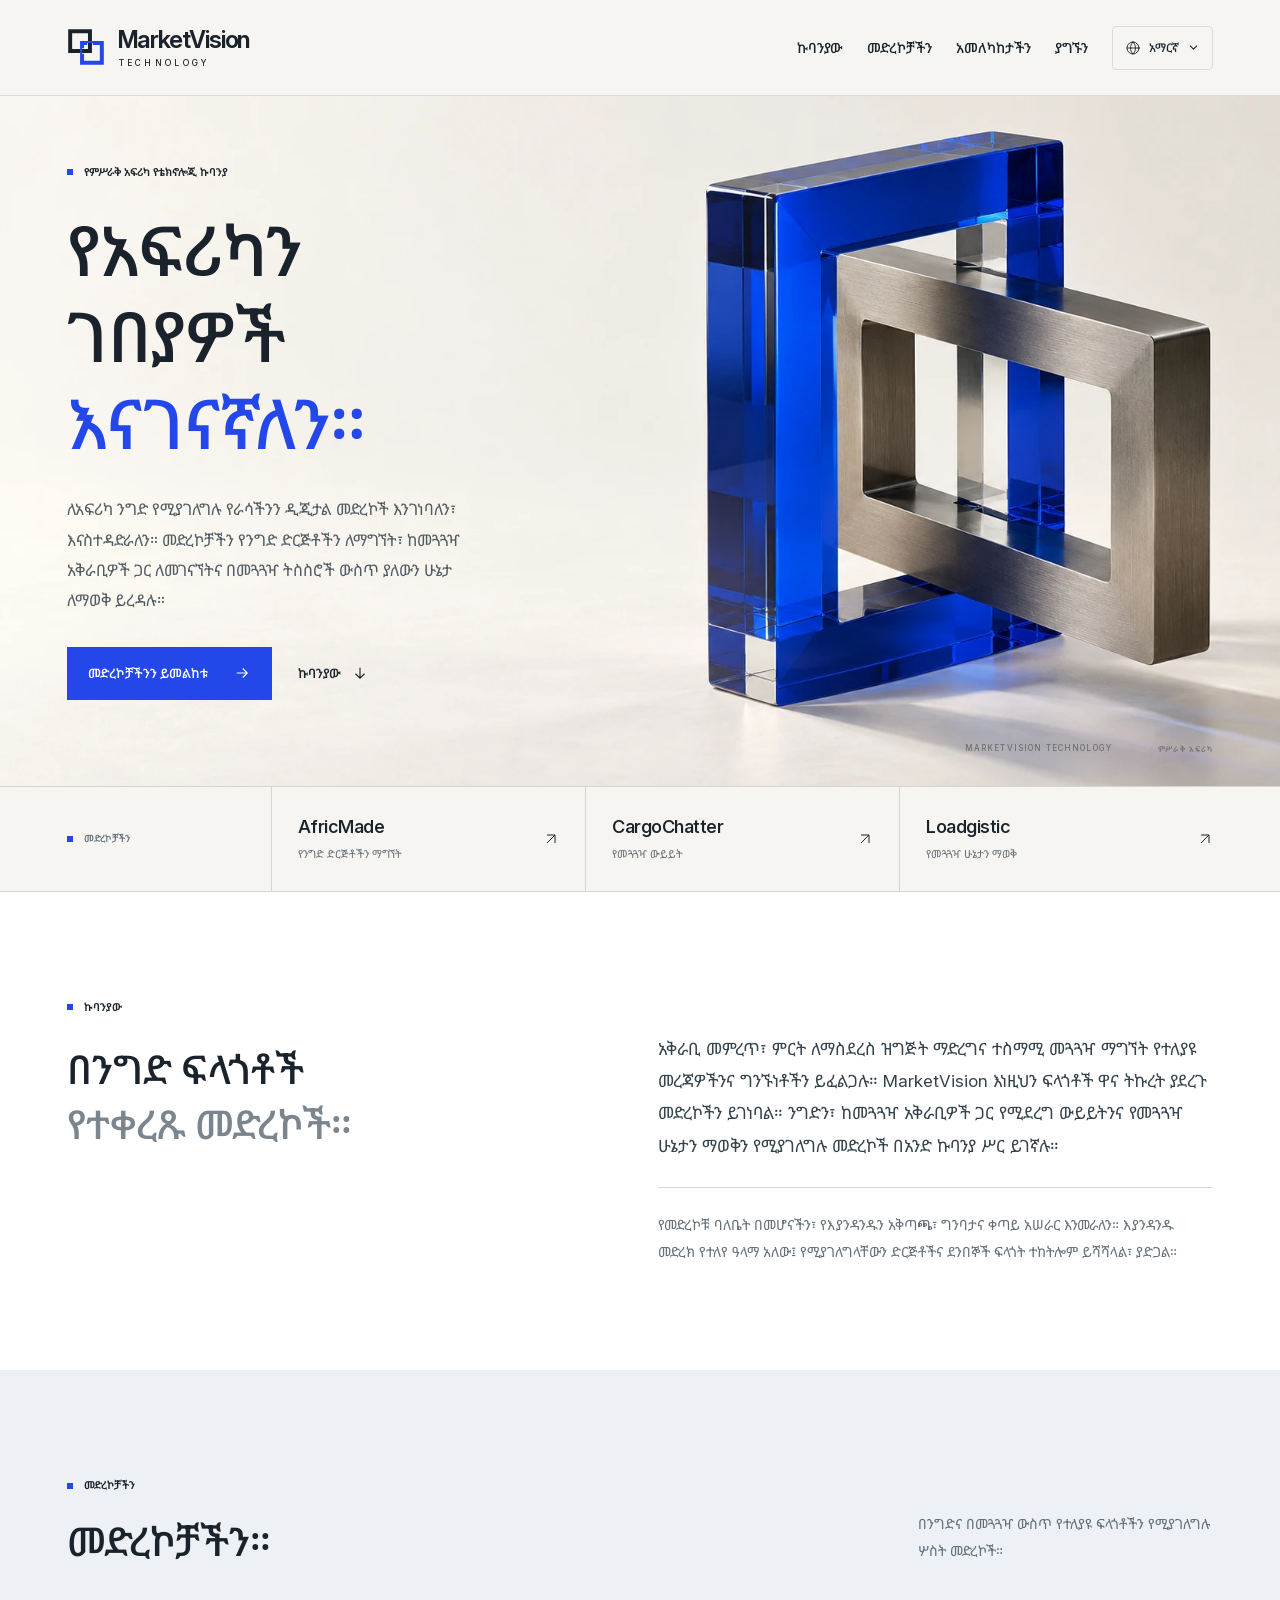
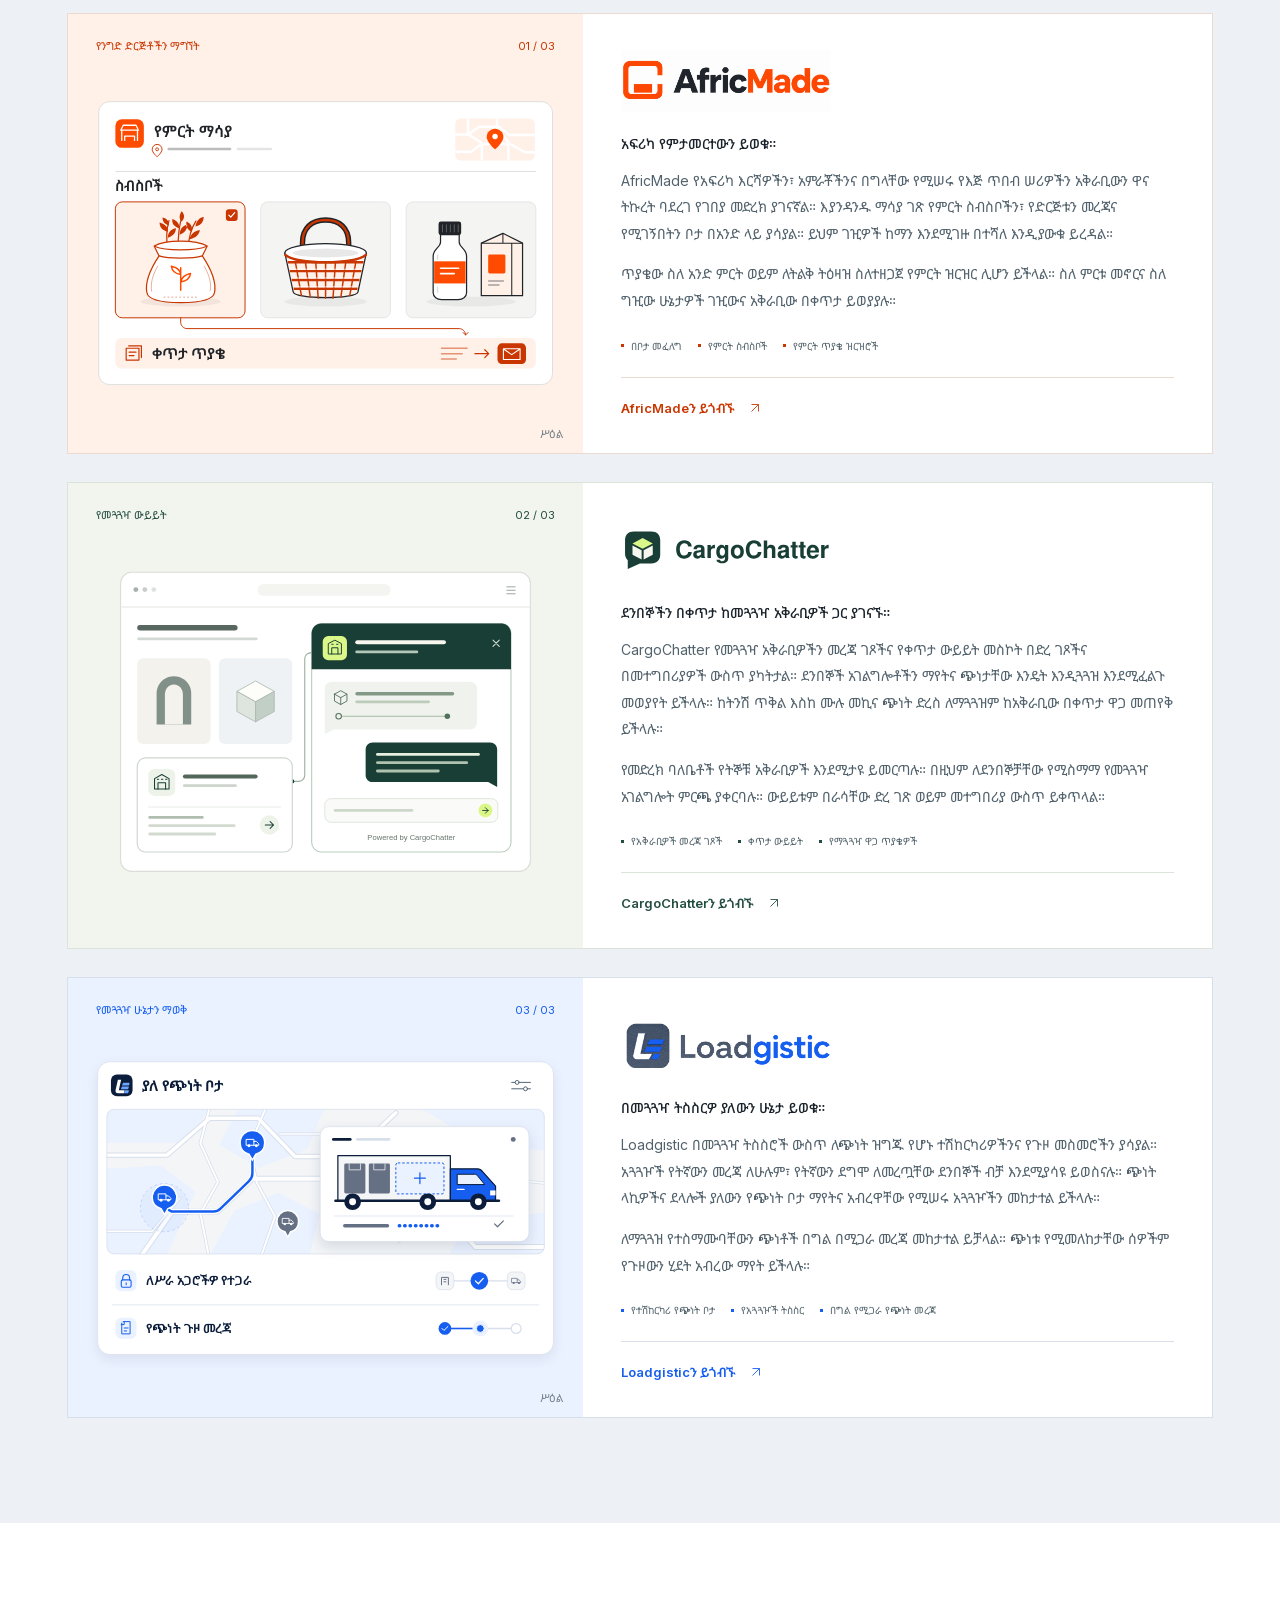
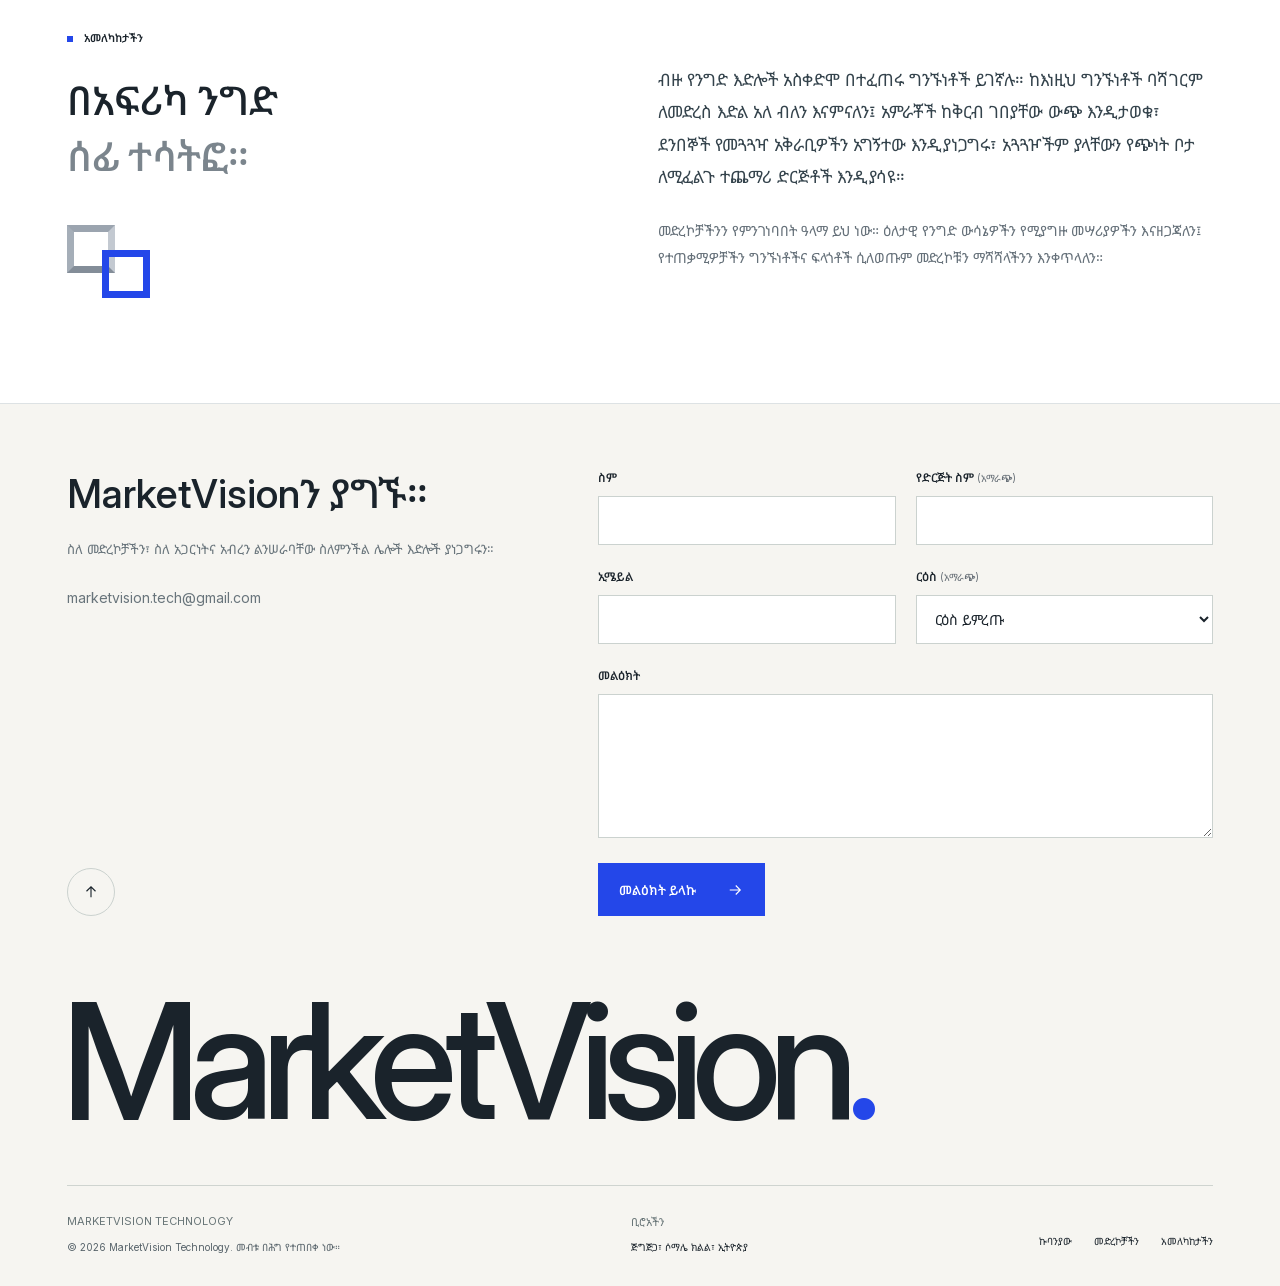
==== commit db47c6d8: "Restructure MarketVision around company ownership and its portfolio Give the company, portfolio and " ====
--- a/am/index.html
+++ b/am/index.html
@@ -5,19 +5,19 @@
   <meta name="viewport" content="width=device-width, initial-scale=1">
   <meta name="theme-color" content="#f6f5f1">
   <title>MarketVision Technology — የአፍሪካን ገበያዎች እናገናኛለን</title>
-  <meta name="description" content="MarketVision Technology ለአፍሪካ ንግድ የሚያገለግሉ መድረኮችን ይገነባል፣ ያስተዳድራል። ድርጅቶችን ለማግኘት፣ ስለ መጓጓዣ ለመወያየትና የተሽከርካሪና የጭነት ሁኔታን ለማወቅ ይረዳሉ።">
+  <meta name="description" content="MarketVision Technology ለአፍሪካ ንግድ፣ ከመጓጓዣ አቅራቢዎች ጋር ለመወያየትና የመጓጓዣ ሁኔታን ለማወቅ የሚያገለግሉ መድረኮች ባለቤት ነው። መድረኮቹን ይገነባል፣ ያስተዳድራል።">
   <meta property="og:type" content="website">
   <meta property="og:title" content="MarketVision Technology — የአፍሪካን ገበያዎች እናገናኛለን">
-  <meta property="og:description" content="MarketVision Technology ለአፍሪካ ንግድ የሚያገለግሉ መድረኮችን ይገነባል፣ ያስተዳድራል። ድርጅቶችን ለማግኘት፣ ስለ መጓጓዣ ለመወያየትና የተሽከርካሪና የጭነት ሁኔታን ለማወቅ ይረዳሉ።">
+  <meta property="og:description" content="MarketVision Technology ለአፍሪካ ንግድ፣ ከመጓጓዣ አቅራቢዎች ጋር ለመወያየትና የመጓጓዣ ሁኔታን ለማወቅ የሚያገለግሉ መድረኮች ባለቤት ነው። መድረኮቹን ይገነባል፣ ያስተዳድራል።">
   <meta property="og:url" content="https://marketvisiontech.com/am/">
   <meta property="og:image" content="https://marketvisiontech.com/assets/marketvision-connect.webp">
   <meta property="og:image:alt" content="እርስ በርስ የተጣመሩ ሰማያዊና የብረት ፍሬሞች">
   <link rel="canonical" href="https://marketvisiontech.com/am/">
   <link rel="icon" type="image/svg+xml" href="../assets/mark.svg">
   <link rel="preload" href="../assets/inter-variable.woff2" as="font" type="font/woff2" crossorigin>
-  <link rel="stylesheet" href="../styles.css?v=20261028-platform-company">
-  <script type="application/json" id="site-copy">{"nav.open": "ማውጫውን ይክፈቱ", "nav.close": "ማውጫውን ይዝጉ", "validation.required": "እባክዎ ይህን ክፍል ይሙሉ።", "validation.email": "እባክዎ ትክክለኛ የኢሜይል አድራሻ ያስገቡ።", "validation.invalid": "እባክዎ እዚህ ያስገቡትን መረጃ ያረጋግጡ።", "validation.tooLong": "እባክዎ ያስገቡትን ጽሑፍ ያሳጥሩ።", "form.check": "እባክዎ ምልክት የተደረገባቸውን ክፍሎች ያረጋግጡ።", "form.sendingButton": "እየተላከ ነው…", "form.unavailable": "ቅጹ ለጊዜው አይሠራም። እባክዎ ቆይተው ይሞክሩ።", "form.refreshError": "መልዕክትዎን መላክ አልቻልንም። እባክዎ ገጹን እንደገና ከፍተው ይሞክሩ።", "form.sending": "መልዕክትዎ እየተላከ ነው…", "form.rejected": "መልዕክትዎ አልተላከም። የጻፉት አሁንም በቅጹ ውስጥ አለ። እባክዎ እንደገና ይሞክሩ።", "form.success": "እናመሰግናለን። መልዕክትዎ ተልኳል።", "form.timeout": "መልዕክትዎ ተልኮ እንደሆነ ማረጋገጥ አልቻልንም። የጻፉት አሁንም በቅጹ ውስጥ አለ። እባክዎ ቆይተው ይሞክሩ።", "form.error": "መልዕክትዎ ተልኮ እንደሆነ ማረጋገጥ አልቻልንም። የጻፉት አሁንም በቅጹ ውስጥ አለ። እባክዎ እንደገና ይሞክሩ።", "form.send": "መልዕክት ይላኩ"}</script><script src="../languages.js?v=20261028-platform-company" defer></script><script src="../script.js?v=20261028-platform-company" defer></script>
-<meta property="og:locale" content="am_ET"><link rel="alternate" hreflang="en" href="https://marketvisiontech.com/"><meta property="og:locale:alternate" content="en_US"><link rel="alternate" hreflang="am" href="https://marketvisiontech.com/am/"><link rel="alternate" hreflang="om" href="https://marketvisiontech.com/om/"><meta property="og:locale:alternate" content="om_ET"><link rel="alternate" hreflang="so" href="https://marketvisiontech.com/so/"><meta property="og:locale:alternate" content="so_ET"><link rel="alternate" hreflang="x-default" href="https://marketvisiontech.com/"><link rel="stylesheet" href="../languages.css?v=20261028-platform-company"><link rel="preload" href="../assets/noto-sans-ethiopic.woff" as="font" type="font/woff" crossorigin=""></head>
+  <link rel="stylesheet" href="../styles.css?v=20261028-company-portfolio">
+  <script type="application/json" id="site-copy">{"nav.open": "ማውጫውን ይክፈቱ", "nav.close": "ማውጫውን ይዝጉ", "validation.required": "እባክዎ ይህን ክፍል ይሙሉ።", "validation.email": "እባክዎ ትክክለኛ የኢሜይል አድራሻ ያስገቡ።", "validation.invalid": "እባክዎ እዚህ ያስገቡትን መረጃ ያረጋግጡ።", "validation.tooLong": "እባክዎ ያስገቡትን ጽሑፍ ያሳጥሩ።", "form.check": "እባክዎ ምልክት የተደረገባቸውን ክፍሎች ያረጋግጡ።", "form.sendingButton": "እየተላከ ነው…", "form.unavailable": "ቅጹ ለጊዜው አይሠራም። እባክዎ ቆይተው ይሞክሩ።", "form.refreshError": "መልዕክትዎን መላክ አልቻልንም። እባክዎ ገጹን እንደገና ከፍተው ይሞክሩ።", "form.sending": "መልዕክትዎ እየተላከ ነው…", "form.rejected": "መልዕክትዎ አልተላከም። የጻፉት አሁንም በቅጹ ውስጥ አለ። እባክዎ እንደገና ይሞክሩ።", "form.success": "እናመሰግናለን። መልዕክትዎ ተልኳል።", "form.timeout": "መልዕክትዎ ተልኮ እንደሆነ ማረጋገጥ አልቻልንም። የጻፉት አሁንም በቅጹ ውስጥ አለ። እባክዎ ቆይተው ይሞክሩ።", "form.error": "መልዕክትዎ ተልኮ እንደሆነ ማረጋገጥ አልቻልንም። የጻፉት አሁንም በቅጹ ውስጥ አለ። እባክዎ እንደገና ይሞክሩ።", "form.send": "መልዕክት ይላኩ", "nav.perspective": "አመለካከታችን"}</script><script src="../languages.js?v=20261028-company-portfolio" defer></script><script src="../script.js?v=20261028-company-portfolio" defer></script>
+<meta property="og:locale" content="am_ET"><link rel="alternate" hreflang="en" href="https://marketvisiontech.com/"><meta property="og:locale:alternate" content="en_US"><link rel="alternate" hreflang="am" href="https://marketvisiontech.com/am/"><link rel="alternate" hreflang="om" href="https://marketvisiontech.com/om/"><meta property="og:locale:alternate" content="om_ET"><link rel="alternate" hreflang="so" href="https://marketvisiontech.com/so/"><meta property="og:locale:alternate" content="so_ET"><link rel="alternate" hreflang="x-default" href="https://marketvisiontech.com/"><link rel="stylesheet" href="../languages.css?v=20261028-company-portfolio"><link rel="preload" href="../assets/noto-sans-ethiopic.woff" as="font" type="font/woff" crossorigin=""></head>
 <body>
   <a class="skip-link" href="#main">ወደ ዋናው ይዘት ይሂዱ</a>
   <header class="site-header">
@@ -27,7 +27,7 @@
         <span class="brand-type" lang="en">MarketVision<span>TECHNOLOGY</span></span>
       </a>
       <nav class="primary-nav" id="primary-nav" aria-label="ዋና ማውጫ">
-        <a href="#vision">ዓላማችን</a><a href="#platforms">ሥራዎቻችን</a><a class="nav-cta" href="#contact">ያግኙን <svg aria-hidden="true" viewbox="0 0 24 24"><path d="M5 12h14M13 6l6 6-6 6"></path></svg></a>
+        <a href="#company">ኩባንያው</a><a href="#platforms">መድረኮቻችን</a><a href="#perspective">አመለካከታችን</a><a href="#contact">ያግኙን</a>
       </nav>
     <details class="language-switcher" data-language-switcher>
       <summary aria-label="ቋንቋ ይምረጡ: አማርኛ"><svg class="language-globe" viewbox="0 0 24 24" fill="none" aria-hidden="true"><circle cx="12" cy="12" r="9"></circle><path d="M3 12h18M12 3c5 5 5 13 0 18-5-5-5-13 0-18Z"></path></svg><span class="language-current" lang="am">አማርኛ</span><svg class="language-chevron" viewbox="0 0 16 16" fill="none" aria-hidden="true"><path d="m4 6 4 4 4-4"></path></svg></summary>
@@ -37,44 +37,61 @@
   </header>
   <main id="main">
     <section class="hero" id="top" aria-labelledby="hero-title">
+      <div class="hero-stage">
       <img class="hero-art" src="../assets/marketvision-connect.webp" width="1659" height="948" fetchpriority="high" alt="">
       <div class="wrap hero-inner">
         <div class="hero-copy">
           <p class="eyebrow"><span class="small-square"></span> የምሥራቅ አፍሪካ የቴክኖሎጂ ኩባንያ</p>
           <h1 id="hero-title">የአፍሪካን<br>ገበያዎች<br><span>እናገናኛለን።</span></h1>
-          <p class="hero-description">የአፍሪካን ንግድ ለሚያንቀሳቅሱ ድርጅቶች የዲጂታል መድረኮችን እንገነባለን፣ እናስተዳድራለን። አዲስ ገበያ ከሚፈልጉ አምራቾች እስከ ምርቶቻቸውን የሚያጓጉዙ አጓጓዦች ድረስ ያገለግላሉ።</p>
+          <p class="hero-description">ለአፍሪካ ንግድ የሚያገለግሉ የራሳችንን ዲጂታል መድረኮች እንገነባለን፣ እናስተዳድራለን። መድረኮቻችን የንግድ ድርጅቶችን ለማግኘት፣ ከመጓጓዣ አቅራቢዎች ጋር ለመገናኘትና በመጓጓዣ ትስስሮች ውስጥ ያለውን ሁኔታ ለማወቅ ይረዳሉ።</p>
           <div class="hero-actions">
             <a class="button button-blue" href="#platforms">መድረኮቻችንን ይመልከቱ <svg aria-hidden="true" viewbox="0 0 24 24"><path d="M5 12h14M13 6l6 6-6 6"></path></svg></a>
-            <a class="text-link" href="#vision">ዓላማችን <svg aria-hidden="true" viewbox="0 0 24 24"><path d="M12 5v14m-6-6 6 6 6-6"></path></svg></a>
+            <a class="text-link" href="#company">ኩባንያው <svg aria-hidden="true" viewbox="0 0 24 24"><path d="M12 5v14m-6-6 6 6 6-6"></path></svg></a>
           </div>
         </div>
-        <div class="hero-caption" aria-hidden="true"><span>MARKETVISION TECHNOLOGY</span><span>ምሥራቅ አፍሪካ</span></div>
-      </div>
-      <div class="sector-band"><div class="wrap sector-inner">
-        <a href="#africmade"><span class="sector-number">01</span><span>ንግድ<small>ድርጅቶችና ምርቶች</small></span><svg aria-hidden="true" viewbox="0 0 24 24"><path d="M6 18 18 6M6 6h12v12"></path></svg></a>
-        <a href="#loadgistic"><span class="sector-number">02</span><span>የመጓጓዣ ሁኔታን ማወቅ<small>የጭነት ቦታና ጭነቶች</small></span><svg aria-hidden="true" viewbox="0 0 24 24"><path d="M6 18 18 6M6 6h12v12"></path></svg></a>
-        <a href="#cargochatter"><span class="sector-number">03</span><span>መጓጓዣ ማግኘት<small>የአቅራቢ መረጃና ውይይት</small></span><svg aria-hidden="true" viewbox="0 0 24 24"><path d="M6 18 18 6M6 6h12v12"></path></svg></a>
-      </div></div>
+        <div class="hero-caption" aria-hidden="true">
+<span>MARKETVISION TECHNOLOGY</span><span>ምሥራቅ አፍሪካ</span>
+</div>
+      </div>
+      </div>
+      <nav class="portfolio-index" aria-label="መድረኮቻችን">
+        <div class="wrap portfolio-index-inner">
+          <p class="portfolio-index-title"><span class="small-square" aria-hidden="true"></span><span>መድረኮቻችን</span></p>
+          <a href="#africmade"><span><strong lang="en">AfricMade</strong><small>የንግድ ድርጅቶችን ማግኘት</small></span><svg aria-hidden="true" viewbox="0 0 24 24"><path d="M6 18 18 6M6 6h12v12"></path></svg></a>
+          <a href="#cargochatter"><span><strong lang="en">CargoChatter</strong><small>የመጓጓዣ ውይይት</small></span><svg aria-hidden="true" viewbox="0 0 24 24"><path d="M6 18 18 6M6 6h12v12"></path></svg></a>
+          <a href="#loadgistic"><span><strong lang="en">Loadgistic</strong><small>የመጓጓዣ ሁኔታን ማወቅ</small></span><svg aria-hidden="true" viewbox="0 0 24 24"><path d="M6 18 18 6M6 6h12v12"></path></svg></a>
+        </div>
+      </nav>
     </section>
-    <section class="vision section-space" id="vision" aria-labelledby="vision-title">
-      <div class="wrap vision-grid">
-        <div class="section-label"><span class="small-square"></span> ዓላማችን</div>
-        <div class="vision-content">
-          <h2 id="vision-title">ንግድ<br><span class="muted-heading">መረጃ ይፈልጋል።</span></h2>
-          <p class="vision-context">ሰዎች የአንድን ድርጅት ምርቶች በቀላሉ ሲያገኙ፣ ምን ማቅረብ እንደሚችል ሲያውቁና ማነጋገር ሲችሉ፣ ድርጅቱ የሚደርስባቸው ደንበኞች ይበዛሉ። በመጓጓዣም ዝግጁ የሆኑ ተሽከርካሪዎችና የጉዞ መስመሮች መታወቃቸው እንዲሁ ይጠቅማል። መድረኮቻችን ይህን መረጃ ለማግኘት ቀላል ያደርጉታል። ድርጅቶችም የንግድ እድሎችን አይተው ሊጠቀሙባቸው ይችላሉ።</p>
-          <div class="vision-copy">
-            <div class="purpose-statement"><h3>ራዕያችን</h3><p>ድርጅቶች በሚያቀርቡት ምርትና አገልግሎት የሚታወቁባቸው፣ ከቅርብ ግንኙነቶቻቸው ባሻገር ደንበኞችን የሚያገኙባቸውና ዘላቂ የንግድ ግንኙነት የሚፈጥሩባቸው የአፍሪካ ገበያዎች።</p></div>
-            <div class="purpose-statement"><h3>ተልዕኳችን</h3><p>ገበያ ማግኘትን የሚያቀሉ መድረኮችን እንገነባለን፣ እናስተዳድራለን። የገዢዎች፣ የአቅራቢዎችና የአጓጓዦች ፍላጎቶች ሲለወጡም መድረኮቹን ማሻሻላችንን እንቀጥላለን።</p></div>
-          </div>
+    <section class="company-section section-space" id="company" aria-labelledby="vision-title">
+      <span id="vision" class="section-anchor" aria-hidden="true"></span>
+      <div class="wrap company-grid">
+        <div class="company-heading">
+          <p class="section-label"><span class="small-square"></span> ኩባንያው</p>
+          <h2 id="vision-title">በንግድ ፍላጎቶች<br><span class="muted-heading">የተቀረጹ መድረኮች።</span></h2>
+        </div>
+        <div class="company-copy">
+          <p class="company-intro">አቅራቢ መምረጥ፣ ምርት ለማስደረስ ዝግጅት ማድረግና ተስማሚ መጓጓዣ ማግኘት የተለያዩ መረጃዎችንና ግንኙነቶችን ይፈልጋሉ። MarketVision እነዚህን ፍላጎቶች ዋና ትኩረት ያደረጉ መድረኮችን ይገነባል። ንግድን፣ ከመጓጓዣ አቅራቢዎች ጋር የሚደረግ ውይይትንና የመጓጓዣ ሁኔታን ማወቅን የሚያገለግሉ መድረኮች በአንድ ኩባንያ ሥር ይገኛሉ።</p>
+          <p class="company-role">የመድረኮቹ ባለቤት በመሆናችን፣ የእያንዳንዱን አቅጣጫ፣ ግንባታና ቀጣይ አሠራር እንመራለን። እያንዳንዱ መድረክ የተለየ ዓላማ አለው፤ የሚያገለግላቸውን ድርጅቶችና ደንበኞች ፍላጎት ተከትሎም ይሻሻላል፣ ያድጋል።</p>
         </div>
       </div>
     </section>
     <section class="platforms section-space" id="platforms" aria-labelledby="platforms-title">
       <div class="wrap">
-        <div class="section-heading"><div><p class="section-label"><span class="small-square"></span> ሥራዎቻችን</p><h2 id="platforms-title">በMarketVision<br>የተገነቡ።</h2></div></div>
-        <div class="platform-grid">
+        <div class="section-heading">
+<div>
+<p class="section-label"><span class="small-square"></span> መድረኮቻችን</p>
+<h2 id="platforms-title">መድረኮቻችን።</h2>
+</div>
+<p>በንግድና በመጓጓዣ ውስጥ የተለያዩ ፍላጎቶችን የሚያገለግሉ ሦስት መድረኮች።</p>
+</div>
+        <div class="platform-collection">
           <article id="africmade" class="platform platform-africmade">
-            <div class="platform-art"><div class="platform-art-top"><span>የንግድ ድርጅቶችን ማግኘት</span><span>01 / 03</span></div><svg xmlns="http://www.w3.org/2000/svg" class="platform-illustration" width="1000" height="650" viewbox="0 0 1000 650" fill="none" role="img" focusable="false" aria-describedby="africmade-desc" aria-label="የAfricMade የአቅራቢ ማሳያ ገጽ ሥዕል" data-platform-illustration="africmade">
+            <div class="platform-art">
+<div class="platform-art-top">
+<span>የንግድ ድርጅቶችን ማግኘት</span><span>01 / 03</span>
+</div>
+<svg xmlns="http://www.w3.org/2000/svg" class="platform-illustration" width="1000" height="650" viewbox="0 0 1000 650" fill="none" role="img" focusable="false" aria-describedby="africmade-desc" aria-label="የAfricMade የአቅራቢ ማሳያ ገጽ ሥዕል" data-platform-illustration="africmade">
   <title id="africmade-title">የAfricMade የምርት ማሳያ ሥዕል</title>
   <desc id="africmade-desc">የእርሻ፣ የእጅ ጥበብና የፋብሪካ ምርቶች ያሉበት የአቅራቢ ማሳያ ገጽ፣ ቦታ የሚያሳይ ካርታና ጥያቄ መላኪያ ቅጽ።</desc>
   <rect width="1000" height="650" fill="#FFF0E8"></rect>
@@ -148,18 +165,48 @@
   <path d="M804 549H832M824 541L832 549L824 557" stroke="#C93600" stroke-width="2.5" stroke-linecap="round" stroke-linejoin="round"></path>
   <rect x="850" y="528" width="58" height="42" rx="9" fill="#C93600"></rect>
   <path d="M862 539H896V561H862V539ZM863 540L879 551L895 540" stroke="#FFFFFF" stroke-width="2.2" stroke-linecap="round" stroke-linejoin="round"></path>
-</svg><span class="illustration-note">ሥዕል</span></div>
+</svg>
+<span class="illustration-note">ሥዕል</span>
+</div>
             <div class="platform-content">
               <div class="platform-title"><h3 class="platform-logo-frame"><img class="platform-logo platform-logo-africmade" src="../assets/africmade-logo.webp?v=20261024-showroom" width="1942" height="809" loading="lazy" alt="AfricMade"></h3></div>
               <p class="platform-subtitle">አፍሪካ የምታመርተውን ይወቁ።</p>
               <p>AfricMade የአፍሪካ እርሻዎችን፣ አምራቾችንና በግላቸው የሚሠሩ የእጅ ጥበብ ሠሪዎችን አቅራቢውን ዋና ትኩረት ባደረገ የገበያ መድረክ ያገናኛል። እያንዳንዱ ማሳያ ገጽ የምርት ስብስቦችን፣ የድርጅቱን መረጃና የሚገኝበትን ቦታ በአንድ ላይ ያሳያል። ይህም ገዢዎች ከማን እንደሚገዙ በተሻለ እንዲያውቁ ይረዳል።</p>
               <p class="platform-detail">ጥያቄው ስለ አንድ ምርት ወይም ለትልቅ ትዕዛዝ ስለተዘጋጀ የምርት ዝርዝር ሊሆን ይችላል። ስለ ምርቱ መኖርና ስለ ግዢው ሁኔታዎች ገዢውና አቅራቢው በቀጥታ ይወያያሉ።</p>
-              <ul class="feature-list" aria-label="በAfricMade ምን ማድረግ ይቻላል"><li>በቦታ መፈለግ</li><li>የምርት ስብስቦች</li><li>የምርት ጥያቄ ዝርዝሮች</li></ul>
+              <ul class="feature-list" aria-label="በAfricMade ምን ማድረግ ይቻላል">
+<li>በቦታ መፈለግ</li>
+<li>የምርት ስብስቦች</li>
+<li>የምርት ጥያቄ ዝርዝሮች</li>
+</ul>
               <div class="platform-bottom"><a class="external-link" href="https://africmade.com/" target="_blank" rel="noopener noreferrer">AfricMadeን ይጎብኙ <svg aria-hidden="true" viewbox="0 0 24 24"><path d="M6 18 18 6M6 6h12v12"></path></svg><span class="sr-only"> (በአዲስ ትር ይከፈታል)</span></a></div>
             </div>
           </article>
-          <article id="loadgistic" class="platform platform-loadgistic">
-            <div class="platform-art"><div class="platform-art-top"><span>የመጓጓዣ ሁኔታን ማወቅ</span><span>02 / 03</span></div><svg xmlns="http://www.w3.org/2000/svg" xmlns:xlink="http://www.w3.org/1999/xlink" width="1000" height="650" viewbox="0 0 1000 650" fill="none" class="platform-illustration" role="img" focusable="false" aria-describedby="loadgistic-desc" aria-label="የLoadgistic የመጓጓዣ ካርታ ሥዕል" data-platform-illustration="loadgistic">
+          <article id="cargochatter" class="platform platform-cargochatter" aria-labelledby="cargochatter-name">
+          <div class="platform-art platform-art-chat">
+            <div class="platform-art-top">
+<span>የመጓጓዣ ውይይት</span><span>02 / 03</span>
+</div>
+            <img src="../assets/cargochatter-visual.svg" width="640" height="520" loading="lazy" decoding="async" alt="በንግድ ድረ ገጽ ውስጥ የመጓጓዣ አቅራቢ መረጃ ገጽን ከውይይት መስኮት ጎን የሚያሳይ ሥዕል">
+          </div>
+          <div class="platform-content">
+            <div class="platform-title"><h3 id="cargochatter-name"><img class="platform-logo" src="../assets/cargochatter-logo.svg" width="311" height="64" loading="lazy" alt="CargoChatter"></h3></div>
+            <p class="platform-subtitle">ደንበኞችን በቀጥታ ከመጓጓዣ አቅራቢዎች ጋር ያገናኙ።</p>
+            <p>CargoChatter የመጓጓዣ አቅራቢዎችን መረጃ ገጾችና የቀጥታ ውይይት መስኮት በድረ ገጾችና በመተግበሪያዎች ውስጥ ያካትታል። ደንበኞች አገልግሎቶችን ማየትና ጭነታቸው እንዴት እንዲጓጓዝ እንደሚፈልጉ መወያየት ይችላሉ። ከትንሽ ጥቅል እስከ ሙሉ መኪና ጭነት ድረስ ለማጓጓዝም ከአቅራቢው በቀጥታ ዋጋ መጠየቅ ይችላሉ።</p>
+            <p class="platform-detail">የመድረክ ባለቤቶች የትኞቹ አቅራቢዎች እንደሚታዩ ይመርጣሉ። በዚህም ለደንበኞቻቸው የሚስማማ የመጓጓዣ አገልግሎት ምርጫ ያቀርባሉ። ውይይቱም በራሳቸው ድረ ገጽ ወይም መተግበሪያ ውስጥ ይቀጥላል።</p>
+            <ul class="feature-list" aria-label="በCargoChatter ምን ማድረግ ይቻላል">
+<li>የአቅራቢዎች መረጃ ገጾች</li>
+<li>ቀጥታ ውይይት</li>
+<li>የማጓጓዣ ዋጋ ጥያቄዎች</li>
+</ul>
+            <div class="platform-bottom"><a class="external-link" href="https://cargochatter.com/?lang=am" target="_blank" rel="noopener noreferrer">CargoChatterን ይጎብኙ <svg aria-hidden="true" viewbox="0 0 24 24"><path d="M6 18 18 6M6 6h12v12"></path></svg><span class="sr-only"> (በአዲስ ትር ይከፈታል)</span></a></div>
+          </div>
+        </article>
+      <article id="loadgistic" class="platform platform-loadgistic">
+            <div class="platform-art">
+<div class="platform-art-top">
+<span>የመጓጓዣ ሁኔታን ማወቅ</span><span>03 / 03</span>
+</div>
+<svg xmlns="http://www.w3.org/2000/svg" xmlns:xlink="http://www.w3.org/1999/xlink" width="1000" height="650" viewbox="0 0 1000 650" fill="none" class="platform-illustration" role="img" focusable="false" aria-describedby="loadgistic-desc" aria-label="የLoadgistic የመጓጓዣ ካርታ ሥዕል" data-platform-illustration="loadgistic">
   <title id="loadgistic-title">የLoadgistic የመጓጓዣ ካርታ ሥዕል</title>
   <desc id="loadgistic-desc">ተሽከርካሪዎችንና የጉዞ መስመሮችን የሚያሳይ ካርታ። ከጎኑም የጭነት ቦታ ያለው መኪና፣ መረጃን በግል የመጋራት አማራጭና የጭነት ጉዞ ሂደት ይታያሉ።</desc>
   <defs>
@@ -302,38 +349,44 @@
     <circle cx="888" cy="569" r="10" fill="#FFFFFF" stroke="#D7DFEB" stroke-width="2.5"></circle>
   </g>
   <text x="134" y="578" fill="#0B1D3A" font-size="26" font-weight="600" letter-spacing="0" font-family="inherit">የጭነት ጉዞ መረጃ</text>
-</svg><span class="illustration-note">ሥዕል</span></div>
+</svg>
+<span class="illustration-note">ሥዕል</span>
+</div>
             <div class="platform-content">
               <div class="platform-title"><h3><img class="platform-logo" src="../assets/loadgistic-logo.png" width="1510" height="390" loading="lazy" alt="Loadgistic"></h3></div>
               <p class="platform-subtitle">በመጓጓዣ ትስስርዎ ያለውን ሁኔታ ይወቁ።</p>
               <p>Loadgistic በመጓጓዣ ትስስሮች ውስጥ ለጭነት ዝግጁ የሆኑ ተሽከርካሪዎችንና የጉዞ መስመሮችን ያሳያል። አጓጓዦች የትኛውን መረጃ ለሁሉም፣ የትኛውን ደግሞ ለመረጧቸው ደንበኞች ብቻ እንደሚያሳዩ ይወስናሉ። ጭነት ላኪዎችና ደላሎች ያለውን የጭነት ቦታ ማየትና አብረዋቸው የሚሠሩ አጓጓዦችን መከታተል ይችላሉ።</p>
               <p class="platform-detail">ለማጓጓዝ የተስማሙባቸውን ጭነቶች በግል በሚጋራ መረጃ መከታተል ይቻላል። ጭነቱ የሚመለከታቸው ሰዎችም የጉዞውን ሂደት አብረው ማየት ይችላሉ።</p>
-              <ul class="feature-list" aria-label="በLoadgistic ምን ማድረግ ይቻላል"><li>የተሽከርካሪ የጭነት ቦታ</li><li>የአጓጓዦች ትስስር</li><li>በግል የሚጋራ የጭነት መረጃ</li></ul>
+              <ul class="feature-list" aria-label="በLoadgistic ምን ማድረግ ይቻላል">
+<li>የተሽከርካሪ የጭነት ቦታ</li>
+<li>የአጓጓዦች ትስስር</li>
+<li>በግል የሚጋራ የጭነት መረጃ</li>
+</ul>
               <div class="platform-bottom"><a class="external-link" href="https://loadgistic.com/" target="_blank" rel="noopener noreferrer">Loadgisticን ይጎብኙ <svg aria-hidden="true" viewbox="0 0 24 24"><path d="M6 18 18 6M6 6h12v12"></path></svg><span class="sr-only"> (በአዲስ ትር ይከፈታል)</span></a></div>
             </div>
           </article>
         </div>
-        <article id="cargochatter" class="portfolio-business" aria-labelledby="cargochatter-name">
-          <div class="business-art">
-            <div class="platform-art-top"><span>የመጓጓዣ ውይይት</span><span>03 / 03</span></div>
-            <img src="../assets/cargochatter-visual.svg" width="640" height="520" loading="lazy" decoding="async" alt="በንግድ ድረ ገጽ ውስጥ የመጓጓዣ አቅራቢ መረጃ ገጽን ከውይይት መስኮት ጎን የሚያሳይ ሥዕል">
-          </div>
-          <div class="platform-content business-content">
-            <div class="platform-title"><h3 id="cargochatter-name"><img class="platform-logo" src="../assets/cargochatter-logo.svg" width="311" height="64" loading="lazy" alt="CargoChatter"></h3></div>
-            <p class="platform-subtitle">ደንበኞችን በቀጥታ ከመጓጓዣ አቅራቢዎች ጋር ያገናኙ።</p>
-            <p>CargoChatter የመጓጓዣ አቅራቢዎችን መረጃ ገጾችና የቀጥታ ውይይት መስኮት በድረ ገጾችና በመተግበሪያዎች ውስጥ ያካትታል። ደንበኞች አገልግሎቶችን ማየትና ጭነታቸው እንዴት እንዲጓጓዝ እንደሚፈልጉ መወያየት ይችላሉ። ከትንሽ ጥቅል እስከ ሙሉ መኪና ጭነት ድረስ ለማጓጓዝም ከአቅራቢው በቀጥታ ዋጋ መጠየቅ ይችላሉ።</p>
-            <p class="platform-detail">የመድረክ ባለቤቶች የትኞቹ አቅራቢዎች እንደሚታዩ ይመርጣሉ። በዚህም ለደንበኞቻቸው የሚስማማ የመጓጓዣ አገልግሎት ምርጫ ያቀርባሉ። ውይይቱም በራሳቸው ድረ ገጽ ወይም መተግበሪያ ውስጥ ይቀጥላል።</p>
-            <ul class="feature-list" aria-label="በCargoChatter ምን ማድረግ ይቻላል"><li>የአቅራቢዎች መረጃ ገጾች</li><li>ቀጥታ ውይይት</li><li>የማጓጓዣ ዋጋ ጥያቄዎች</li></ul>
-            <div class="platform-bottom"><a class="external-link" href="https://cargochatter.com/?lang=am" target="_blank" rel="noopener noreferrer">CargoChatterን ይጎብኙ <svg aria-hidden="true" viewbox="0 0 24 24"><path d="M6 18 18 6M6 6h12v12"></path></svg><span class="sr-only"> (በአዲስ ትር ይከፈታል)</span></a></div>
-          </div>
-        </article>
-      </div>
+        </div>
     </section>
-    </main>
+    <section class="perspective section-space" id="perspective" aria-labelledby="perspective-title">
+  <div class="wrap perspective-grid">
+    <div class="perspective-heading">
+      <p class="section-label"><span class="small-square"></span> አመለካከታችን</p>
+      <h2 id="perspective-title">በአፍሪካ ንግድ<br><span class="muted-heading">ሰፊ ተሳትፎ።</span></h2>
+      <div class="perspective-squares" aria-hidden="true">
+<span></span><span></span>
+</div>
+    </div>
+    <div class="perspective-copy">
+      <p>ብዙ የንግድ እድሎች አስቀድሞ በተፈጠሩ ግንኙነቶች ይገኛሉ። ከእነዚህ ግንኙነቶች ባሻገርም ለመድረስ እድል አለ ብለን እናምናለን፤ አምራቾች ከቅርብ ገበያቸው ውጭ እንዲታወቁ፣ ደንበኞች የመጓጓዣ አቅራቢዎችን አግኝተው እንዲያነጋግሩ፣ አጓጓዦችም ያላቸውን የጭነት ቦታ ለሚፈልጉ ተጨማሪ ድርጅቶች እንዲያሳዩ።</p>
+      <p>መድረኮቻችንን የምንገነባበት ዓላማ ይህ ነው። ዕለታዊ የንግድ ውሳኔዎችን የሚያግዙ መሣሪያዎችን እናዘጋጃለን፤ የተጠቃሚዎቻችን ግንኙነቶችና ፍላጎቶች ሲለወጡም መድረኮቹን ማሻሻላችንን እንቀጥላለን።</p>
+    </div>
+  </div>
+</section></main>
   <footer class="site-footer" id="contact"><div class="wrap">
     <div class="footer-top has-contact-form">
       <div class="contact-copy">
-        <h2 id="contact-title">ያግኙን።</h2>
+        <h2 id="contact-title">MarketVisionን ያግኙ።</h2>
         <p>ስለ መድረኮቻችን፣ ስለ አጋርነትና አብረን ልንሠራባቸው ስለምንችል ሌሎች እድሎች ያነጋግሩን።</p>
         <p class="contact-address">marketvision.tech@gmail.com</p>
       </div>
@@ -370,8 +423,17 @@
       </div>
       <a class="back-top" href="#top" aria-label="ወደ ላይ ይመለሱ"><svg aria-hidden="true" viewbox="0 0 24 24"><path d="M12 19V5m-6 6 6-6 6 6"></path></svg></a>
     </div>
-    <div class="footer-wordmark" aria-hidden="true" lang="en">MarketVision<span>.</span></div>
-    <div class="footer-bottom"><div><span class="footer-label">MARKETVISION TECHNOLOGY</span><p>© <span id="copyright-year">2026</span> MarketVision Technology. <span>መብቱ በሕግ የተጠበቀ ነው።</span></p></div><div><span class="footer-label">ቢሮአችን</span><address>ጅግጅጋ፣ ሶማሌ ክልል፣ ኢትዮጵያ</address></div><nav aria-label="የገጹ ግርጌ ማውጫ"><a href="#vision">ዓላማችን</a><a href="#platforms">ሥራዎቻችን</a></nav></div>
+    <div class="footer-wordmark" aria-hidden="true" lang="en">MarketVision<span>.</span>
+</div>
+    <div class="footer-bottom">
+<div>
+<span class="footer-label">MARKETVISION TECHNOLOGY</span><p>© <span id="copyright-year">2026</span> MarketVision Technology. <span>መብቱ በሕግ የተጠበቀ ነው።</span></p>
+</div>
+<div>
+<span class="footer-label">ቢሮአችን</span><address>ጅግጅጋ፣ ሶማሌ ክልል፣ ኢትዮጵያ</address>
+</div>
+<nav aria-label="የገጹ ግርጌ ማውጫ"><a href="#company">ኩባንያው</a><a href="#platforms">መድረኮቻችን</a><a href="#perspective">አመለካከታችን</a></nav>
+</div>
   </div></footer>
   <script src="../form-config.js?v=20261023-active"></script>
 </body>
--- a/styles.css
+++ b/styles.css
@@ -23,72 +23,88 @@
 .nav-cta:hover{background:var(--ink);color:white}
 .nav-cta svg,.button svg,.text-link svg,.external-link svg,.sector-inner svg,.back-top svg{width:18px;height:18px;fill:none;stroke:currentColor;stroke-width:1.5;flex-shrink:0}
 .menu-toggle{display:none}
-.hero{position:relative;isolation:isolate;overflow:hidden}
-.hero-art{position:absolute;inset:0 0 auto;width:100%;height:calc(100% - 116px);object-fit:cover;object-position:center;z-index:-1;mix-blend-mode:multiply}
-.hero-inner{position:relative;min-height:744px;padding-top:71px;padding-bottom:76px;display:flex;align-items:flex-start}
+
+/* Corporate overview and portfolio navigation. */
+.hero{position:relative}
+.hero-stage{position:relative;isolation:isolate;overflow:hidden}
+.hero-art{position:absolute;inset:0;width:100%;height:100%;object-fit:cover;object-position:center;z-index:-1;mix-blend-mode:multiply}
+.hero-inner{position:relative;min-height:690px;padding-block:66px 72px;display:flex;align-items:flex-start}
 .hero-copy{position:relative;z-index:1;width:57%;max-width:650px}
 .eyebrow,.section-label{font-size:10px;letter-spacing:1.25px;line-height:1.6;font-weight:600;display:flex;align-items:center;gap:11px;margin:0 0 25px}
 .small-square{width:6px;height:6px;background:var(--blue);display:inline-block;flex-shrink:0}
 .hero h1{font-size:clamp(62px,6vw,88px);font-weight:520;line-height:1.015;letter-spacing:-5.6px;margin:0 0 27px}
 .hero h1>span{color:var(--blue)}
-.hero-description{font-size:15px;line-height:1.75;max-width:398px;margin:0;color:#505b61}
+.hero-description{font-size:15px;line-height:1.8;max-width:410px;margin:0;color:#505b61}
 .hero-actions{display:flex;align-items:center;gap:26px;margin-top:31px}
 .button{display:inline-flex;align-items:center;justify-content:space-between;gap:25px;min-height:53px;padding:17px 21px;font-size:11px;font-weight:550;transition:background .2s,transform .2s}
 .button-blue{background:var(--blue);color:white}.button-blue:hover{background:#1735c6;transform:translateY(-2px)}
 .text-link{display:inline-flex;align-items:center;gap:10px;font-size:11px;font-weight:550;padding-block:9px}
 .text-link:hover{text-decoration:underline;text-underline-offset:6px}
-.hero-caption{position:absolute;bottom:40px;right:0;display:flex;gap:46px;font-size:8px;font-weight:500;letter-spacing:1.15px;color:#72716c}
-.sector-band{position:relative;border-block:1px solid #d4d6d0;background:rgba(246,245,241,.92)}
-.sector-inner{display:grid;grid-template-columns:repeat(3,1fr)}
-.sector-inner>a{display:flex;align-items:center;gap:23px;padding:29px 28px 28px 0;min-height:115px}
-.sector-inner>a+a{border-left:1px solid #d4d6d0;padding-left:40px}
-.sector-inner>a>span:not(.sector-number){font-size:18px;letter-spacing:-.6px;font-weight:500}
-.sector-inner small{display:block;font-size:10px;letter-spacing:0;color:var(--muted);margin-top:7px;font-weight:400}
-.sector-number{font-size:9px;align-self:flex-start;padding-top:4px;color:#6d777b}
-.sector-inner svg{margin-left:auto;width:17px;height:17px;transition:transform .2s;color:#536167}
-.sector-inner>a:hover svg{transform:translate(2px,-2px);color:var(--blue)}
-.section-space{padding-block:111px}
-.vision{background:white}.vision-grid{display:grid;grid-template-columns:1fr 2.06fr;gap:55px}
-.vision-grid>.section-label{align-self:start;margin-top:8px;max-width:175px}
+.hero-caption{position:absolute;bottom:32px;right:0;display:flex;gap:46px;font-size:8px;font-weight:500;letter-spacing:1.15px;color:#72716c}
+.portfolio-index{border-block:1px solid #d4d6d0;background:#f6f5f1}
+.portfolio-index-inner{display:grid;grid-template-columns:minmax(130px,.65fr) repeat(3,minmax(0,1fr))}
+.portfolio-index-title{display:flex;align-items:center;gap:11px;margin:0;padding-right:20px;font-size:10px;font-weight:550;line-height:1.6;color:#637078}
+.portfolio-index a{display:flex;justify-content:space-between;align-items:center;gap:16px;min-width:0;padding:27px 26px;border-left:1px solid #d4d6d0;transition:background .2s}
+.portfolio-index a:last-child{padding-right:0}
+.portfolio-index a>span{min-width:0}.portfolio-index strong{display:block;font-size:18px;font-weight:550;letter-spacing:-.5px;line-height:1.4}
+.portfolio-index small{display:block;margin-top:7px;font-size:10px;line-height:1.6;color:#687078}
+.portfolio-index svg{width:16px;height:16px;fill:none;stroke:currentColor;stroke-width:1.5;flex-shrink:0;transition:transform .2s}
+.portfolio-index a:hover strong{color:var(--blue)}.portfolio-index a:hover svg{transform:translate(2px,-2px);color:var(--blue)}
+.section-space{padding-block:105px}
 h2{font-size:clamp(37px,3.5vw,53px);letter-spacing:-2.6px;line-height:1.14;font-weight:520;margin:0}
-.muted-heading{color:#8a9295}
-.vision-copy{display:grid;grid-template-columns:.86fr 1.14fr;gap:52px;margin-top:36px}
-.vision-copy p{font-size:14px;line-height:1.85;color:#657079;margin:0}
-.purpose-statement h3{font-size:10px;line-height:1.5;letter-spacing:1.05px;text-transform:uppercase;color:var(--ink);font-weight:600;margin:0 0 16px}
-.purpose-statement:first-child p{font-size:17px;line-height:1.65;color:#303d44}
+.muted-heading{color:#7b858d}
+.company-section{position:relative;background:#fff}
+.section-anchor{position:absolute;top:0;left:0;scroll-margin-top:100px}
+.company-grid,.perspective-grid{display:grid;grid-template-columns:minmax(0,.95fr) minmax(0,1.05fr);gap:clamp(42px,7vw,105px)}
+.company-heading h2,.perspective-heading h2{font-size:clamp(34px,3.2vw,46px);letter-spacing:-2px;line-height:1.2}
+.company-copy{padding-top:36px;min-width:0}
+.company-copy p{margin:0}
+.company-intro{font-size:17px;line-height:1.9;color:#34434c}
+.company-role{margin-top:25px!important;padding-top:24px;border-top:1px solid var(--line);font-size:14px;line-height:1.9;color:#657079}
+
+/* Each owned platform has the same editorial space and treatment. */
 .platforms{background:#edf0f4}
-.section-heading{display:flex;justify-content:space-between;align-items:flex-end;gap:55px;margin-bottom:49px}
-.section-heading .section-label{margin-bottom:23px}
-.section-heading>p{font-size:14px;line-height:1.8;color:#627078;max-width:282px;margin:0 0 5px}
-.platform-grid{display:grid;grid-template-columns:1fr 1fr;gap:26px}
-.platform{background:white;min-width:0;border:1px solid #dce1e5;display:flex;flex-direction:column}
-.platform-africmade{--platform-accent:#c93600;--platform-canvas:#fff0e8;--platform-border:#ecd9cf;border-color:var(--platform-border)}
-.platform-loadgistic{--platform-accent:#155eef;--platform-canvas:#eaf1ff;--platform-border:#d7dfeb;border-color:var(--platform-border)}
-.platform-art{position:relative;background:var(--platform-canvas,#efeee8);overflow:hidden}
-.platform-art-top{display:flex;justify-content:space-between;position:relative;z-index:1;padding:24px 28px 0;font-size:8px;letter-spacing:1.4px;color:#687376}
-.platform .platform-art-top{color:var(--platform-accent)}
-.platform .external-link{color:var(--platform-accent)}
-.platform .external-link:hover{text-decoration:underline;text-underline-offset:4px}
-.platform .feature-list li::before{background:var(--platform-accent)}
-.platform .platform-bottom{border-top-color:var(--platform-border)}
-.platform-art img{width:100%;height:auto;aspect-ratio:1000/650;object-fit:contain}
+.section-heading{display:flex;justify-content:space-between;align-items:flex-end;gap:55px;margin-bottom:44px}
+.section-heading .section-label{margin-bottom:21px}
+.section-heading>p{font-size:14px;line-height:1.8;color:#627078;max-width:295px;margin:0 0 4px}
+.platform-collection{display:grid;gap:28px}
+.platform{min-width:0;display:grid;grid-template-columns:minmax(0,.9fr) minmax(0,1.1fr);border:1px solid var(--platform-border,#dce1e5);background:#fff;scroll-margin-top:116px}
+.platform-africmade{--platform-accent:#c93600;--platform-canvas:#fff0e8;--platform-border:#ecd9cf}
+.platform-cargochatter{--platform-accent:#244d42;--platform-canvas:#f2f5ed;--platform-border:#dce3d8}
+.platform-loadgistic{--platform-accent:#155eef;--platform-canvas:#eaf1ff;--platform-border:#d7dfeb}
+.platform-art{position:relative;min-width:0;min-height:420px;display:flex;align-items:center;justify-content:center;padding:48px 12px 26px;background:var(--platform-canvas);overflow:hidden}
+.platform-art-top{position:absolute;inset:0 0 auto;display:flex;justify-content:space-between;align-items:flex-start;gap:12px;z-index:1;padding:24px 28px 0;font-size:8px;letter-spacing:1.4px;line-height:1.6;color:var(--platform-accent)}
+.platform-art-top>span:last-child{flex-shrink:0;white-space:nowrap}
+.platform-art .platform-illustration{display:block;width:100%;height:auto;aspect-ratio:1000/650}
+.platform-art-chat>img{display:block;width:100%;height:auto;max-height:360px;object-fit:contain}
 .illustration-note{position:absolute;bottom:12px;right:20px;font-size:8px;letter-spacing:.2px;color:#748087}
-.platform-content{padding:30px 31px 28px;display:flex;flex-direction:column;flex:1}
-.platform-title{display:flex;align-items:center;justify-content:space-between;gap:14px;margin-bottom:21px}
+.platform-content{min-width:0;padding:36px 38px;display:flex;flex-direction:column}
+.platform-title{display:flex;align-items:center;gap:14px;margin-bottom:21px}
 .platform-title h3{font-size:31px;font-weight:580;line-height:1;letter-spacing:-1.4px;margin:0;min-width:0}
 .platform-logo{width:210px;height:62px;object-fit:contain;object-position:left center}
 .platform-logo-frame{position:relative;width:210px;height:62px;overflow:hidden}
 .platform-logo-africmade{position:absolute;width:120%;max-width:none;height:auto;left:-10%;top:50%;transform:translateY(-50%)}
-.platform-content>p{font-size:13px;color:#52626c;line-height:1.85;margin:0;max-width:440px}
+.platform-content>p{font-size:14px;color:#52626c;line-height:1.85;margin:0;max-width:570px}
 .platform-content>p.platform-detail{margin-top:14px}
-.platform-content>p.platform-subtitle{font-size:15px;line-height:1.5;font-weight:500;color:var(--ink);margin-bottom:12px;letter-spacing:-.2px}
-.feature-list{display:flex;gap:9px 15px;flex-wrap:wrap;margin:22px 0 27px;padding:0;list-style:none}
-.feature-list li{font-size:9px;letter-spacing:.1px;color:#52636b;display:flex;align-items:center;gap:7px}
-.feature-list li::before{content:"";width:3px;height:3px;background:#8597a1}
-.platform-bottom{border-top:1px solid #e4e7e7;padding-top:21px;margin-top:auto;display:flex;align-items:center;justify-content:space-between;gap:14px;flex-wrap:wrap}
-.external-link{display:inline-flex;align-items:center;gap:13px;font-size:11px;font-weight:600}
-.external-link svg{width:14px;height:14px;transition:transform .2s}.external-link:hover{color:var(--blue)}.external-link:hover svg{transform:translate(2px,-2px)}
-.transition-note{font-size:8px;line-height:1.5;color:#7d878b}
+.platform-content>p.platform-subtitle{font-size:19px;line-height:1.5;font-weight:500;color:var(--ink);margin-bottom:14px;letter-spacing:-.3px}
+.feature-list{display:flex;gap:10px 16px;flex-wrap:wrap;margin:23px 0;padding:0;list-style:none}
+.feature-list li{font-size:10px;line-height:1.6;letter-spacing:.05px;color:#52636b;display:flex;align-items:center;gap:7px}
+.feature-list li::before{content:"";width:3px;height:3px;background:var(--platform-accent);flex-shrink:0}
+.platform-bottom{border-top:1px solid var(--platform-border);padding-top:21px;margin-top:auto;display:flex;align-items:center;justify-content:space-between;gap:14px;flex-wrap:wrap}
+.external-link{display:inline-flex;align-items:center;gap:13px;font-size:11px;font-weight:600;color:var(--platform-accent)}
+.external-link svg{width:14px;height:14px;transition:transform .2s}.external-link:hover{text-decoration:underline;text-underline-offset:5px}.external-link:hover svg{transform:translate(2px,-2px)}
+
+/* A company perspective, separate from the individual product descriptions. */
+.perspective{background:#fff;border-bottom:1px solid #dde2e4}
+.perspective-copy{padding-top:36px;min-width:0}
+.perspective-copy p{font-size:17px;line-height:1.9;margin:0;color:#34434c}
+.perspective-copy p+p{font-size:14px;color:#657079;margin-top:25px}
+.perspective-squares{position:relative;margin-top:40px;width:83px;height:73px}
+.perspective-squares span{position:absolute;width:48px;height:48px;border:7px solid #a6adb6}
+.perspective-squares span:first-child{top:0;left:0;border-color:#9ba4af #c3c9d1 #838d98 #a5aeb8}
+.perspective-squares span:last-child{bottom:0;right:0;border-color:var(--blue)}
+
+/* Contact and corporate footer. */
 .site-footer{padding-block:65px 29px}.footer-top{display:flex;align-items:center;justify-content:space-between;margin-bottom:57px}
 .contact-copy{max-width:600px;min-width:0}.contact-copy h2{font-size:32px;letter-spacing:-1.1px;line-height:1.2}.contact-copy>p{font-size:13px;line-height:1.8;color:#68747b;margin:16px 0 20px;max-width:430px}.contact-copy>p.contact-address{font-size:14px;color:#68747b;margin-top:24px;overflow-wrap:anywhere}
 .contact-form-availability[hidden],.contact-form-status[hidden],.contact-honeypot{display:none!important}
@@ -111,77 +127,56 @@
 .footer-bottom p{margin:0;line-height:1.6;color:#57636a}.footer-bottom address{font-size:10px;line-height:1.6;font-style:normal}
 .footer-bottom nav{display:flex;align-items:flex-start;gap:22px;padding-top:20px}.footer-bottom nav a:hover{text-decoration:underline;text-underline-offset:5px}
 .error-page{min-height:100vh;display:grid;place-items:center}.error-content{max-width:650px;padding:45px}.error-content h1{font-size:68px;letter-spacing:-4px;font-weight:500}.error-content p{font-size:16px;line-height:1.8}
-@media(min-width:1600px){.hero-art{object-position:center 48%}.hero-inner{min-height:800px;padding-top:95px}}
+
+.footer-bottom>div{min-width:0}.footer-bottom nav{flex-wrap:wrap}
+@media(min-width:1600px){.hero-inner{min-height:760px;padding-top:86px}.hero-art{object-position:center 48%}}
 @media(max-width:1150px){
-.primary-nav{gap:24px}.nav-cta{margin-left:0;gap:20px}
-.hero-inner{min-height:685px;padding-top:60px}.hero h1{font-size:72px;letter-spacing:-4.7px}
-.hero-copy{width:59%}.hero-description{max-width:350px;font-size:14px}.hero-art{object-position:43% center}
-.hero-actions{gap:20px;align-items:flex-start;flex-direction:column;margin-top:25px}.hero-actions .text-link{padding-top:0}.hero-caption{bottom:30px;font-size:7px;gap:24px}
-.sector-inner>a+a{padding-left:26px}.sector-inner>a{gap:17px}.sector-inner>a>span:not(.sector-number){font-size:17px}
-.vision-grid{gap:30px;grid-template-columns:.8fr 2fr}.vision-copy{gap:32px}
-.platform-title{align-items:flex-start;flex-direction:column;gap:12px;margin-bottom:17px}.platform-content{padding:26px}.feature-list{gap:9px 13px}
-.footer-wordmark{font-size:13vw}.footer-bottom{gap:20px}
+  .hero-inner{min-height:645px;padding-top:60px}.hero h1{font-size:72px;letter-spacing:-4.7px}
+  .hero-copy{width:59%}.hero-description{max-width:365px;font-size:14px}.hero-art{object-position:43% center}
+  .hero-actions{gap:20px;flex-wrap:wrap}.hero-caption{bottom:27px;font-size:7px;gap:24px}
+  .portfolio-index a{padding-inline:20px}.portfolio-index strong{font-size:17px}
+  .platform-content{padding:30px}.platform-content>p.platform-subtitle{font-size:18px}
+  .footer-wordmark{font-size:13vw}.footer-bottom{gap:20px}
+}
+@media(max-width:900px){
+  .company-grid,.perspective-grid{grid-template-columns:1fr;gap:26px}.company-copy,.perspective-copy{padding-top:0;max-width:680px}
+  .company-heading h2,.perspective-heading h2{font-size:40px}.perspective-squares{display:none}
+  .platform{grid-template-columns:minmax(0,.85fr) minmax(0,1.15fr)}.platform-content{padding:26px}.platform-art{min-height:340px;padding-inline:4px}
+  .platform-art-top{padding-inline:20px;font-size:7px}.platform-content>p.platform-subtitle{font-size:17px}
+  .footer-top.has-contact-form{grid-template-columns:minmax(0,1fr) auto;grid-template-areas:"copy back" "form form";gap:36px 16px}
+  .has-contact-form>.back-top{align-self:start}.has-contact-form .contact-copy h2{padding-right:0}.contact-form-panel{max-width:680px}
 }
 @media(max-width:800px){
-html{scroll-padding-top:30px}.site-header{height:84px}.brand-type{font-size:23px}.primary-nav{gap:19px}.primary-nav>a{font-size:11px}.nav-cta{display:none}
-.hero-inner{min-height:660px;padding-top:55px;padding-bottom:50px}.hero h1{font-size:65px;letter-spacing:-4px}.hero-copy{width:65%}
-.eyebrow{font-size:8px;letter-spacing:.7px;gap:8px}.hero-description{max-width:315px;font-size:13px}.hero-art{object-position:39% center;opacity:.9}
-.hero-caption{right:-20px;gap:18px;letter-spacing:.7px;font-size:6px}
-.sector-inner>a{padding:22px 18px 22px 0;gap:12px;min-height:98px}.sector-inner>a+a{padding-left:20px}.sector-inner>a>span:not(.sector-number){font-size:15px}.sector-inner small{font-size:8px}.sector-inner svg{display:none}
-.section-space{padding-block:80px}h2{font-size:40px;letter-spacing:-2px}
-.vision-grid{grid-template-columns:1fr;gap:19px}.vision-grid>.section-label{max-width:none;margin:0 0 9px}.vision-copy{max-width:630px;margin-top:27px}.vision-copy p{font-size:12px}.purpose-statement:first-child p{font-size:16px}
-.section-heading{gap:35px;align-items:flex-start}.section-heading>p{max-width:210px;font-size:12px;margin-top:48px}
-.platform-grid{gap:17px}.platform-art-top{padding:19px 20px 0;font-size:7px}.platform-content{padding:24px 21px}.platform-title h3{font-size:28px}.platform-content>p{font-size:13px}.platform-content>p.platform-subtitle{font-size:13px}.feature-list{gap:9px;flex-direction:column}.platform-bottom{gap:14px;align-items:flex-start;flex-direction:column}.transition-note{font-size:8px}
-.footer-top{margin-bottom:40px}.footer-wordmark{font-size:12.7vw;margin-bottom:26px;letter-spacing:-.075em}.footer-bottom{flex-wrap:wrap;gap:26px 30px}.footer-bottom nav{padding-top:0;width:100%}
+  .hero-inner{min-height:620px;padding-top:52px;padding-bottom:58px}.hero h1{font-size:65px;letter-spacing:-4px}.hero-copy{width:65%}
+  .eyebrow{font-size:8px;letter-spacing:.7px;gap:8px}.hero-description{max-width:330px;font-size:14px}.hero-art{object-position:39% center;opacity:.9}
+  .hero-caption{gap:18px;letter-spacing:.7px;font-size:6px}
+  .portfolio-index-inner{grid-template-columns:repeat(3,minmax(0,1fr))}.portfolio-index-title{grid-column:1/-1;padding:16px 0;border-bottom:1px solid #d4d6d0}
+  .portfolio-index a{padding:21px 18px}.portfolio-index a:first-of-type{border-left:0;padding-left:0}.portfolio-index a:last-child{padding-right:0}
+  .portfolio-index strong{font-size:16px}.portfolio-index small{font-size:10px}.portfolio-index svg{display:none}
+  .section-space{padding-block:80px}h2{font-size:40px;letter-spacing:-2px}
+  .section-heading{gap:35px;align-items:flex-end}.section-heading>p{max-width:230px;font-size:13px}
+  .platform{grid-template-columns:minmax(0,1fr)}.platform-art{min-height:0;padding:48px 22px 27px}.platform-art .platform-illustration{max-width:520px}.platform-art-chat>img{max-width:480px;max-height:350px}
+  .platform-art-top{padding:22px 26px 0;font-size:8px}.platform-content{padding:32px}.platform-content>p{max-width:none}.platform-content>p.platform-subtitle{font-size:19px}
+  .footer-top{margin-bottom:40px}.footer-wordmark{font-size:12.7vw;margin-bottom:26px;letter-spacing:-.075em}.footer-bottom{flex-wrap:wrap;gap:26px 30px}.footer-bottom nav{padding-top:0;width:100%}
 }
 @media(max-width:600px){
-:root{--gutter:24px}.site-header{height:78px}.brand img{width:33px;height:33px}.brand{gap:10px}.brand-type{font-size:22px}.brand-type>span{font-size:7.5px;letter-spacing:3px;margin-top:5px}
-.menu-toggle{display:flex;flex-direction:column;justify-content:center;gap:6px;width:44px;height:44px;background:transparent;border:0;padding:10px;margin-right:-10px;cursor:pointer;z-index:22}
-.menu-toggle span{display:block;width:22px;height:1.5px;background:var(--ink);transition:transform .2s}.menu-toggle[aria-expanded=true] span:first-child{transform:translateY(3.75px) rotate(45deg)}.menu-toggle[aria-expanded=true] span:last-child{transform:translateY(-3.75px) rotate(-45deg)}
-.primary-nav{display:none;position:absolute;inset:77px 0 auto;background:var(--canvas);padding:28px 24px 34px;border-bottom:1px solid var(--line);box-shadow:0 20px 30px rgba(0,0,0,.05);flex-direction:column;align-items:stretch;gap:8px}
-.primary-nav.is-open{display:flex}.primary-nav>a:not(.nav-cta){font-size:22px;letter-spacing:-.8px;padding:12px 0}.primary-nav .nav-cta{display:flex;font-size:12px;margin-top:12px}
-.hero-inner{min-height:0;padding-top:42px;padding-bottom:344px}.hero-copy{width:100%;max-width:100%}.eyebrow{font-size:8px;letter-spacing:.8px;margin-bottom:24px}
-.hero h1{font-size:clamp(43px,13.3vw,64px);line-height:1.04;letter-spacing:-.06em;margin-bottom:24px}.hero-description{max-width:330px;font-size:13px;line-height:1.8}
-.hero-actions{margin-top:25px;gap:20px;flex-direction:row;flex-wrap:wrap;align-items:center}.button{padding:16px 18px;font-size:10px;min-height:49px;gap:16px}.hero-actions .text-link{font-size:10px;padding-block:9px;gap:6px}.text-link svg{width:15px;height:15px}
-.hero-art{inset:auto 0 232px auto;width:100%;height:320px;object-fit:cover;object-position:right center;opacity:1}.hero-caption{bottom:23px;right:0;left:0;justify-content:space-between;font-size:7px;letter-spacing:1px}
-.sector-inner{grid-template-columns:1fr}.sector-inner>a,.sector-inner>a+a{border-left:0;padding:18px 0;min-height:77px;gap:20px}.sector-inner>a+a{border-top:1px solid var(--line)}.sector-inner>a>span:not(.sector-number){font-size:16px;display:flex;align-items:center;width:100%;justify-content:space-between;gap:12px}.sector-inner small{margin-top:0;font-size:9px}.sector-number{font-size:9px;padding-top:3px;align-self:center}.sector-inner svg{display:block;width:14px;height:14px;margin-left:0}
-.section-space{padding-block:64px}.section-label{font-size:8px;letter-spacing:1.1px;margin-bottom:22px}h2{font-size:36px;line-height:1.16;letter-spacing:-1.9px}
-.vision-grid{gap:12px}.vision-copy{grid-template-columns:1fr;gap:28px;margin-top:26px}.vision-copy p{font-size:13px;line-height:1.85}.purpose-statement:first-child p{font-size:16px;line-height:1.65}
-.section-heading{display:block;margin-bottom:31px}.section-heading>p{max-width:300px;margin-top:22px;font-size:13px}.platform-grid{grid-template-columns:1fr;gap:26px}.platform-content{padding:26px 23px}.platform-title{flex-direction:row;align-items:center}.platform-title h3{font-size:29px}.platform-content>p.platform-subtitle{font-size:14px}.platform-content>p{font-size:14px;line-height:1.85}
-.feature-list{flex-direction:row;gap:9px 14px;margin:22px 0}.feature-list li{font-size:8px}.platform-bottom{flex-direction:row;flex-wrap:wrap;align-items:center}.external-link{font-size:10px;gap:9px}.transition-note{font-size:7px}.platform-art-top{font-size:7px;padding:20px 23px 0}.illustration-note{font-size:7px;right:16px;bottom:9px}
-.site-footer{padding-block:46px 27px}.footer-top{margin-bottom:37px;align-items:flex-start;gap:14px;position:relative}.contact-copy{width:100%;padding-top:2px}.contact-copy h2{font-size:28px;letter-spacing:-1px;padding-right:50px}.contact-copy>p{font-size:12px;max-width:300px;margin:16px 0 20px}.contact-copy>p.contact-address{font-size:13px;margin-top:20px}.back-top{width:38px;height:38px;position:absolute;right:0;top:0}.footer-wordmark{font-size:12.9vw;letter-spacing:-.08em;margin-left:-2px;margin-bottom:25px}
-.footer-bottom{display:grid;grid-template-columns:1fr;gap:23px;padding-top:25px}.footer-label{font-size:7px;margin-bottom:8px}.footer-bottom p,.footer-bottom address{font-size:10px}.footer-bottom nav{font-size:10px;gap:26px;margin-top:4px}
+  :root{--gutter:24px}
+  .hero-inner{min-height:0;padding-top:42px;padding-bottom:316px}.hero-copy{width:100%;max-width:100%}.eyebrow{font-size:8px;letter-spacing:.8px;margin-bottom:24px}
+  .hero h1{font-size:clamp(43px,13.3vw,64px);line-height:1.04;letter-spacing:-.06em;margin-bottom:24px}.hero-description{max-width:370px;font-size:15px;line-height:1.8}
+  .hero-actions{margin-top:25px;gap:20px;flex-direction:row;flex-wrap:wrap;align-items:center}.button{padding:16px 18px;font-size:11px;min-height:49px;gap:16px}.hero-actions .text-link{font-size:11px;padding-block:9px;gap:6px}.text-link svg{width:15px;height:15px}
+  .hero-art{inset:auto 0 25px auto;width:100%;height:280px;object-fit:cover;object-position:right center;opacity:1}.hero-caption{bottom:19px;right:0;left:0;justify-content:space-between;font-size:7px;letter-spacing:1px}
+  .portfolio-index-inner{grid-template-columns:minmax(0,1fr)}.portfolio-index-title{padding:17px 0}
+  .portfolio-index a,.portfolio-index a:first-of-type,.portfolio-index a:last-child{border-left:0;padding:18px 0;min-height:80px}.portfolio-index a+a{border-top:1px solid #d4d6d0}
+  .portfolio-index a>span{display:flex;align-items:center;justify-content:space-between;gap:18px;width:100%}.portfolio-index strong{font-size:16px}.portfolio-index small{margin:0;font-size:10px;text-align:right;max-width:150px}.portfolio-index svg{display:block;width:14px;height:14px}
+  .section-space{padding-block:64px}.section-label{font-size:9px;letter-spacing:1.1px;margin-bottom:23px}h2,.company-heading h2,.perspective-heading h2{font-size:34px;line-height:1.2;letter-spacing:-1.7px}
+  .company-grid,.perspective-grid{gap:25px}.company-intro,.perspective-copy p{font-size:16px;line-height:1.85}.company-role,.perspective-copy p+p{font-size:14px;line-height:1.85}
+  .section-heading{display:block;margin-bottom:30px}.section-heading>p{max-width:340px;margin-top:21px;font-size:14px}.platform-collection{gap:26px}
+  .platform-art{padding:44px 9px 23px}.platform-art-top{font-size:7px;padding:20px 23px 0}.platform-art-chat>img{max-height:300px}.illustration-note{font-size:7px;right:16px;bottom:9px}
+  .platform-content{padding:27px 23px}.platform-title{margin-bottom:17px}.platform-content>p.platform-subtitle{font-size:18px}.platform-content>p{font-size:14px;line-height:1.85}
+  .feature-list{gap:9px 14px;margin:22px 0}.feature-list li{font-size:9px}.platform-bottom{flex-wrap:wrap}.external-link{font-size:11px;gap:10px}
+  .site-footer{padding-block:52px 27px}.footer-top{margin-bottom:37px;align-items:flex-start;gap:14px;position:relative}.contact-copy{width:100%;padding-top:2px}.contact-copy h2{font-size:28px;letter-spacing:-1px}.contact-copy>p{font-size:14px;max-width:340px;margin:16px 0 20px}.contact-copy>p.contact-address{font-size:13px;margin-top:20px}.back-top{width:38px;height:38px}.footer-wordmark{font-size:12.9vw;letter-spacing:-.08em;margin-left:-2px;margin-bottom:25px}
+  .footer-bottom{display:grid;grid-template-columns:minmax(0,1fr);gap:23px;padding-top:25px}.footer-label{font-size:7px;margin-bottom:8px}.footer-bottom p,.footer-bottom address{font-size:10px}.footer-bottom nav{font-size:10px;gap:22px;margin-top:4px}
+  .contact-form-grid{grid-template-columns:minmax(0,1fr);gap:20px}.contact-field{font-size:12px}.contact-field input,.contact-field select,.contact-field textarea{font-size:16px}.contact-submit{font-size:12px;min-height:51px;padding:16px 19px}.contact-form-status{font-size:12px}
 }
-@media(max-width:370px){.hero-actions{gap:14px}.button{font-size:9px;padding:15px}.hero-actions .text-link{font-size:9px}.platform-title{flex-direction:column;align-items:flex-start}}
-@media(max-width:900px){.footer-top.has-contact-form{grid-template-columns:minmax(0,1fr) auto;grid-template-areas:"copy back" "form form";gap:36px 16px}.has-contact-form>.back-top{align-self:start}.has-contact-form .contact-copy h2{padding-right:0}.contact-form-panel{max-width:680px}}
-@media(max-width:600px){.contact-form-grid{grid-template-columns:minmax(0,1fr);gap:20px}.contact-field{font-size:12px}.contact-field input,.contact-field select,.contact-field textarea{font-size:16px}.contact-submit{font-size:12px;min-height:51px;padding:16px 19px}.contact-form-status{font-size:12px}}
+@media(max-width:370px){.hero-actions{gap:14px}.portfolio-index small{max-width:135px}.hero-actions .text-link{font-size:10px}}
 @media(prefers-reduced-motion:reduce){html{scroll-behavior:auto}*,*::before,*::after{transition:none!important;animation:none!important}}
-
-/* The embedded conversation platform connects product discovery with logistics. */
-.portfolio-business { display: grid; grid-template-columns: minmax(0,.9fr) minmax(0,1.1fr); margin-top: 26px; border: 1px solid #dce1e5; background: #fff; }
-.business-art { min-width: 0; position: relative; display: grid; align-content: center; background: #f2f5ed; }
-.business-art .platform-art-top { position: absolute; inset: 0 0 auto; }
-.business-art > img { display: block; width: 100%; height: auto; max-height: 430px; object-fit: contain; padding: 42px 18px 20px; }
-.business-content { min-width: 0; padding: 36px; }
-.business-content > p { max-width: 520px; font-size: 14px; line-height: 1.8; }
-.business-content > p.platform-subtitle { font-size: 19px; line-height: 1.5; }
-.business-content .feature-list { margin-block: 23px; }
-@media (max-width: 800px) {
-  .portfolio-business { grid-template-columns: minmax(0,.85fr) minmax(0,1.15fr); margin-top: 17px; }
-  .business-content { padding: 26px 23px; }
-  .business-content > p { font-size: 13px; }
-  .business-content > p.platform-subtitle { font-size: 17px; }
-}
-@media (max-width: 600px) {
-  .portfolio-business { display: block; margin-top: 26px; }
-  .business-art > img { padding: 42px 20px 15px; max-height: 350px; }
-  .business-content > p { font-size: 14px; }
-  .business-content > p.platform-subtitle { font-size: 17px; }
-}
-
-.platform-art-top > span:last-child { flex-shrink: 0; white-space: nowrap; }
-.vision-context { color: #586971; font-size: 15px; line-height: 1.85; max-width: 680px; margin: 28px 0 0; }
-@media (max-width: 600px) { .vision-context { font-size: 14px; margin-top: 23px; } }
-.footer-bottom > div { min-width: 0; }
-.footer-bottom nav { flex-wrap: wrap; }
-@media (max-width: 600px) { .footer-bottom { grid-template-columns: minmax(0,1fr); } }
--- a/languages.css
+++ b/languages.css
@@ -24,11 +24,11 @@
 .language-options a[aria-current="page"] svg { visibility: visible; }
 .language-switcher [lang="am"] { font-family: "Noto Sans Ethiopic", Inter, sans-serif; }
 html[lang="am"] body, html[lang="am"] input, html[lang="am"] select, html[lang="am"] textarea, html[lang="am"] button { font-family: Inter, "Noto Sans Ethiopic", sans-serif; }
-html[lang="am"] :is(h1,h2,h3,p,li,dt,dd,label,a,button,summary,.section-label,.eyebrow,.footer-label,.platform-art-top,.illustration-note,.sector-inner span,.sector-inner small) { letter-spacing: 0; }
+html[lang="am"] :is(h1,h2,h3,p,li,dt,dd,label,a,button,summary,.section-label,.eyebrow,.footer-label,.platform-art-top,.illustration-note,.portfolio-index span,.portfolio-index small) { letter-spacing: 0; }
 html[lang="am"] :is(h1,h2) { line-height: 1.3; }
 html[lang="am"] h3 { line-height: 1.5; }
 html[lang="am"] p { line-height: 1.9; }
-html:not([lang="en"]) :is(.hero-copy,.network-copy,.commerce-copy,.vision-content,.contact-copy) { min-width: 0; }
+html:not([lang="en"]) :is(.hero-copy,.company-copy,.perspective-copy,.contact-copy) { min-width: 0; }
 html:not([lang="en"]) :is(h1,h2,h3) { overflow-wrap: break-word; }
 html:not([lang="en"]) .hero h1 { white-space: normal; }
 html:not([lang="en"]) .text-link { white-space: normal; }
@@ -58,8 +58,6 @@
 html:not([lang="en"]) .platform-title { flex-direction: column; align-items: flex-start; }
 html:not([lang="en"]) .platform-content > p { font-size: 14px; }
 html:not([lang="en"]) .platform-art-top { gap: 12px; line-height: 1.5; }
-html:not([lang="en"]) .sector-inner > a > span:not(.sector-number) { min-width: 0; }
-html:not([lang="en"]) .sector-inner small { font-size: 11px; line-height: 1.5; }
 html:not([lang="en"]) .feature-list li { font-size: 10px; line-height: 1.6; }
 html[lang="am"] .contact-field :is(input,select,textarea) { font-family: Inter,"Noto Sans Ethiopic",sans-serif; }
 @media (max-width: 1180px) {
@@ -77,9 +75,6 @@
 @media (max-width: 800px) {
   html[lang="am"] .hero h1 { font-size: 53px; }
   html:is([lang="om"],[lang="so"]) .hero h1 { font-size: 53px; }
-  html:not([lang="en"]) .sector-inner > a { padding-inline-end: 14px; gap: 10px; }
-  html:not([lang="en"]) .sector-inner > a > span:not(.sector-number) { font-size: 15px; }
-  html:not([lang="en"]) .vision-copy p { font-size: 14px; }
   html[lang="am"] h2 { font-size: 36px; }
 }
 @media (max-width: 600px) {
@@ -97,8 +92,6 @@
   html:not([lang="en"]) .hero-description { font-size: 15px; }
   html:not([lang="en"]) .hero-actions { gap: 15px 20px; }
   html:not([lang="en"]) .hero-actions :is(.button,.text-link) { font-size: 12px; }
-  html:not([lang="en"]) .sector-inner > a > span:not(.sector-number) { display: block; }
-  html:not([lang="en"]) .sector-inner small { margin-top: 6px; }
   html:not([lang="en"]) .platform-content > p { font-size: 14px; }
   html[lang="am"] h2 { font-size: 32px; }
   html:not([lang="en"]) .contact-copy > p { font-size: 14px; }
@@ -114,10 +107,13 @@
 
 html[lang="am"] .primary-nav > a:not(.button):not(.nav-cta) { font-size: 14px; }
 html[lang="am"] :is(.button,.text-link,.external-link,.nav-cta) { font-size: 13px; }
-html[lang="am"] :is(.eyebrow,.section-label,.purpose-statement h3,.platform-art-top,.illustration-note,.footer-label) { font-size: 11px; }
+html[lang="am"] :is(.eyebrow,.section-label,.platform-art-top,.illustration-note,.footer-label) { font-size: 11px; }
 html[lang="am"] .hero-description { font-size: 16px; }
 .site-header { position: sticky; top: 0; }
 
 @media (max-width: 360px) { .header-inner { width: calc(100% - 24px); gap: 4px; } }
 
 .language-options { max-height: min(320px,calc(100dvh - 110px)); overflow-y: auto; }
+
+html[lang="am"] :is(.company-heading h2,.perspective-heading h2) { letter-spacing:0; line-height:1.4; }
+html:not([lang="en"]) .portfolio-index small { font-size:11px; }
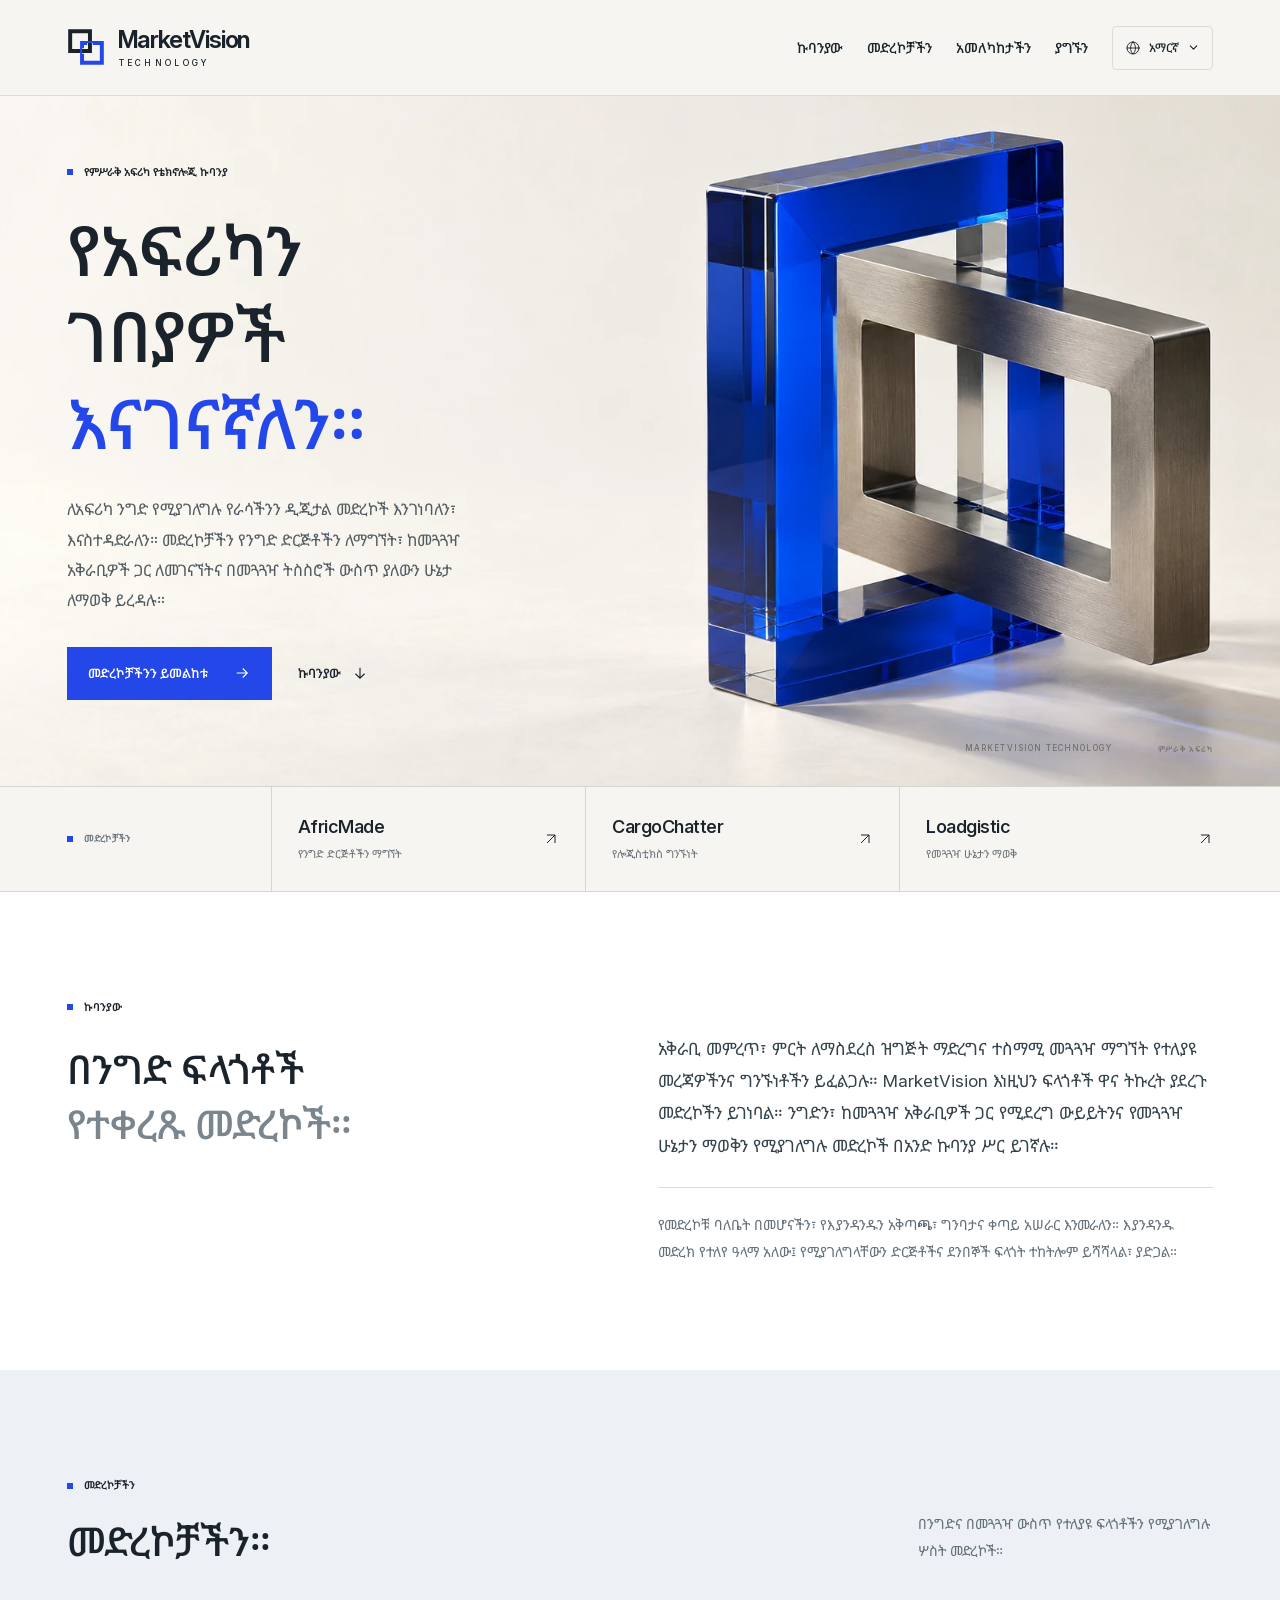
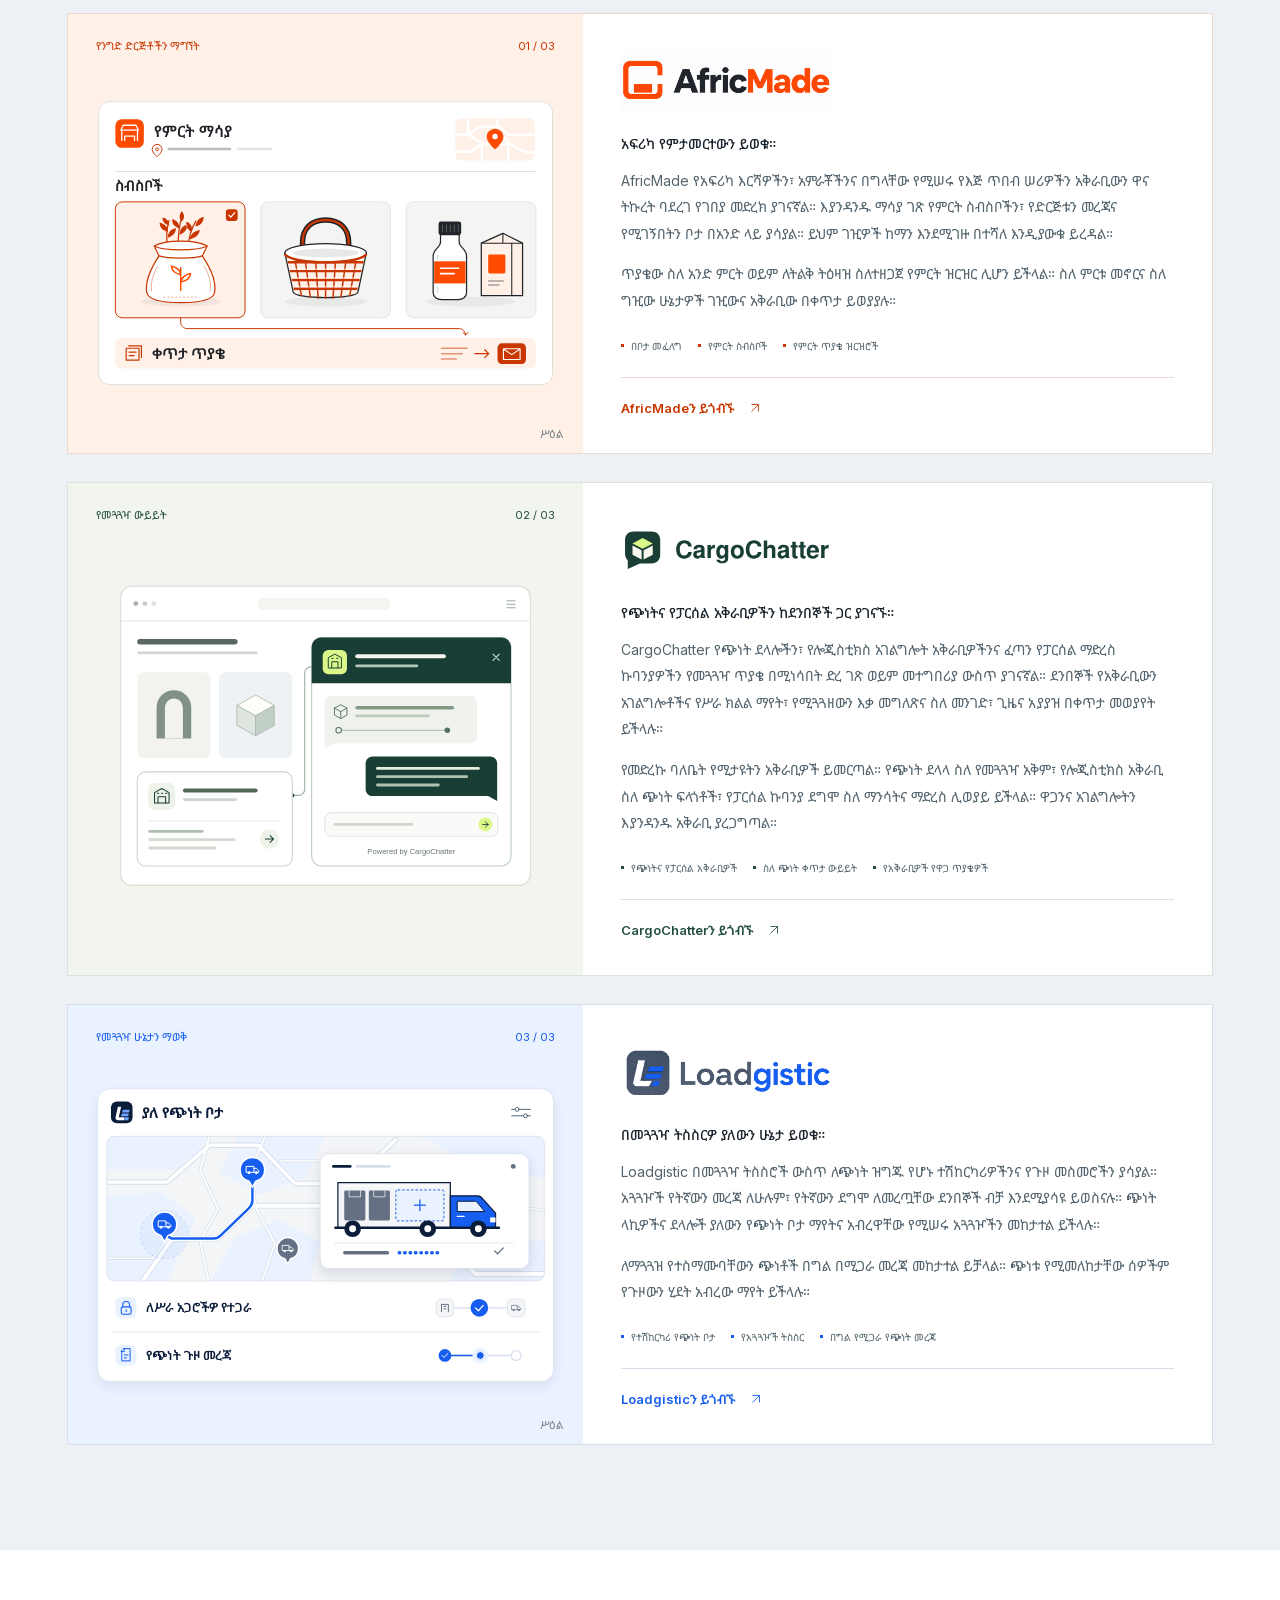
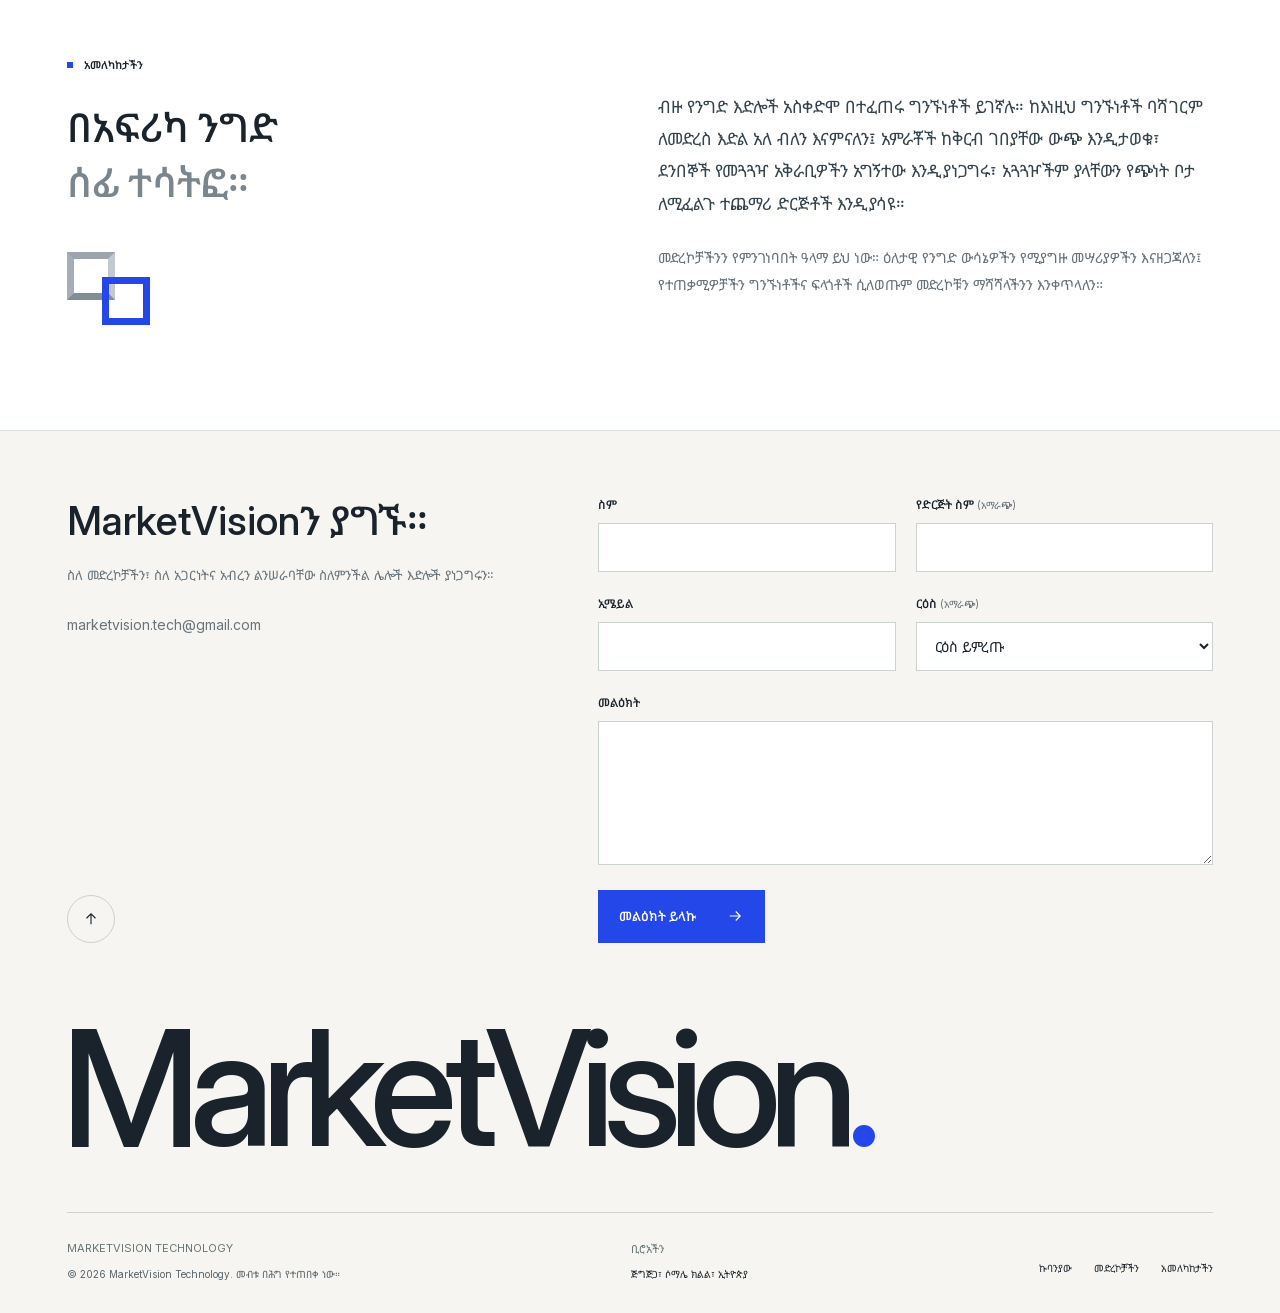
==== commit d060a199: "Give CargoChatter portfolio card deeper freight, logistics and express parcel positioning" ====
--- a/am/index.html
+++ b/am/index.html
@@ -58,7 +58,7 @@
         <div class="wrap portfolio-index-inner">
           <p class="portfolio-index-title"><span class="small-square" aria-hidden="true"></span><span>መድረኮቻችን</span></p>
           <a href="#africmade"><span><strong lang="en">AfricMade</strong><small>የንግድ ድርጅቶችን ማግኘት</small></span><svg aria-hidden="true" viewbox="0 0 24 24"><path d="M6 18 18 6M6 6h12v12"></path></svg></a>
-          <a href="#cargochatter"><span><strong lang="en">CargoChatter</strong><small>የመጓጓዣ ውይይት</small></span><svg aria-hidden="true" viewbox="0 0 24 24"><path d="M6 18 18 6M6 6h12v12"></path></svg></a>
+          <a href="#cargochatter"><span><strong lang="en">CargoChatter</strong><small>የሎጂስቲክስ ግንኙነት</small></span><svg aria-hidden="true" viewbox="0 0 24 24"><path d="M6 18 18 6M6 6h12v12"></path></svg></a>
           <a href="#loadgistic"><span><strong lang="en">Loadgistic</strong><small>የመጓጓዣ ሁኔታን ማወቅ</small></span><svg aria-hidden="true" viewbox="0 0 24 24"><path d="M6 18 18 6M6 6h12v12"></path></svg></a>
         </div>
       </nav>
@@ -190,13 +190,13 @@
           </div>
           <div class="platform-content">
             <div class="platform-title"><h3 id="cargochatter-name"><img class="platform-logo" src="../assets/cargochatter-logo.svg" width="311" height="64" loading="lazy" alt="CargoChatter"></h3></div>
-            <p class="platform-subtitle">ደንበኞችን በቀጥታ ከመጓጓዣ አቅራቢዎች ጋር ያገናኙ።</p>
-            <p>CargoChatter የመጓጓዣ አቅራቢዎችን መረጃ ገጾችና የቀጥታ ውይይት መስኮት በድረ ገጾችና በመተግበሪያዎች ውስጥ ያካትታል። ደንበኞች አገልግሎቶችን ማየትና ጭነታቸው እንዴት እንዲጓጓዝ እንደሚፈልጉ መወያየት ይችላሉ። ከትንሽ ጥቅል እስከ ሙሉ መኪና ጭነት ድረስ ለማጓጓዝም ከአቅራቢው በቀጥታ ዋጋ መጠየቅ ይችላሉ።</p>
-            <p class="platform-detail">የመድረክ ባለቤቶች የትኞቹ አቅራቢዎች እንደሚታዩ ይመርጣሉ። በዚህም ለደንበኞቻቸው የሚስማማ የመጓጓዣ አገልግሎት ምርጫ ያቀርባሉ። ውይይቱም በራሳቸው ድረ ገጽ ወይም መተግበሪያ ውስጥ ይቀጥላል።</p>
+            <p class="platform-subtitle">የጭነትና የፓርሰል አቅራቢዎችን ከደንበኞች ጋር ያገናኙ።</p>
+            <p>CargoChatter የጭነት ደላሎችን፣ የሎጂስቲክስ አገልግሎት አቅራቢዎችንና ፈጣን የፓርሰል ማድረስ ኩባንያዎችን የመጓጓዣ ጥያቄ በሚነሳበት ድረ ገጽ ወይም መተግበሪያ ውስጥ ያገናኛል። ደንበኞች የአቅራቢውን አገልግሎቶችና የሥራ ክልል ማየት፣ የሚጓጓዘውን እቃ መግለጽና ስለ መንገድ፣ ጊዜና አያያዝ በቀጥታ መወያየት ይችላሉ።</p>
+            <p class="platform-detail">የመድረኩ ባለቤት የሚታዩትን አቅራቢዎች ይመርጣል። የጭነት ደላላ ስለ የመጓጓዣ አቅም፣ የሎጂስቲክስ አቅራቢ ስለ ጭነት ፍላጎቶች፣ የፓርሰል ኩባንያ ደግሞ ስለ ማንሳትና ማድረስ ሊወያይ ይችላል። ዋጋንና አገልግሎትን እያንዳንዱ አቅራቢ ያረጋግጣል።</p>
             <ul class="feature-list" aria-label="በCargoChatter ምን ማድረግ ይቻላል">
-<li>የአቅራቢዎች መረጃ ገጾች</li>
-<li>ቀጥታ ውይይት</li>
-<li>የማጓጓዣ ዋጋ ጥያቄዎች</li>
+<li>የጭነትና የፓርሰል አቅራቢዎች</li>
+<li>ስለ ጭነት ቀጥታ ውይይት</li>
+<li>የአቅራቢዎች የዋጋ ጥያቄዎች</li>
 </ul>
             <div class="platform-bottom"><a class="external-link" href="https://cargochatter.com/?lang=am" target="_blank" rel="noopener noreferrer">CargoChatterን ይጎብኙ <svg aria-hidden="true" viewbox="0 0 24 24"><path d="M6 18 18 6M6 6h12v12"></path></svg><span class="sr-only"> (በአዲስ ትር ይከፈታል)</span></a></div>
           </div>
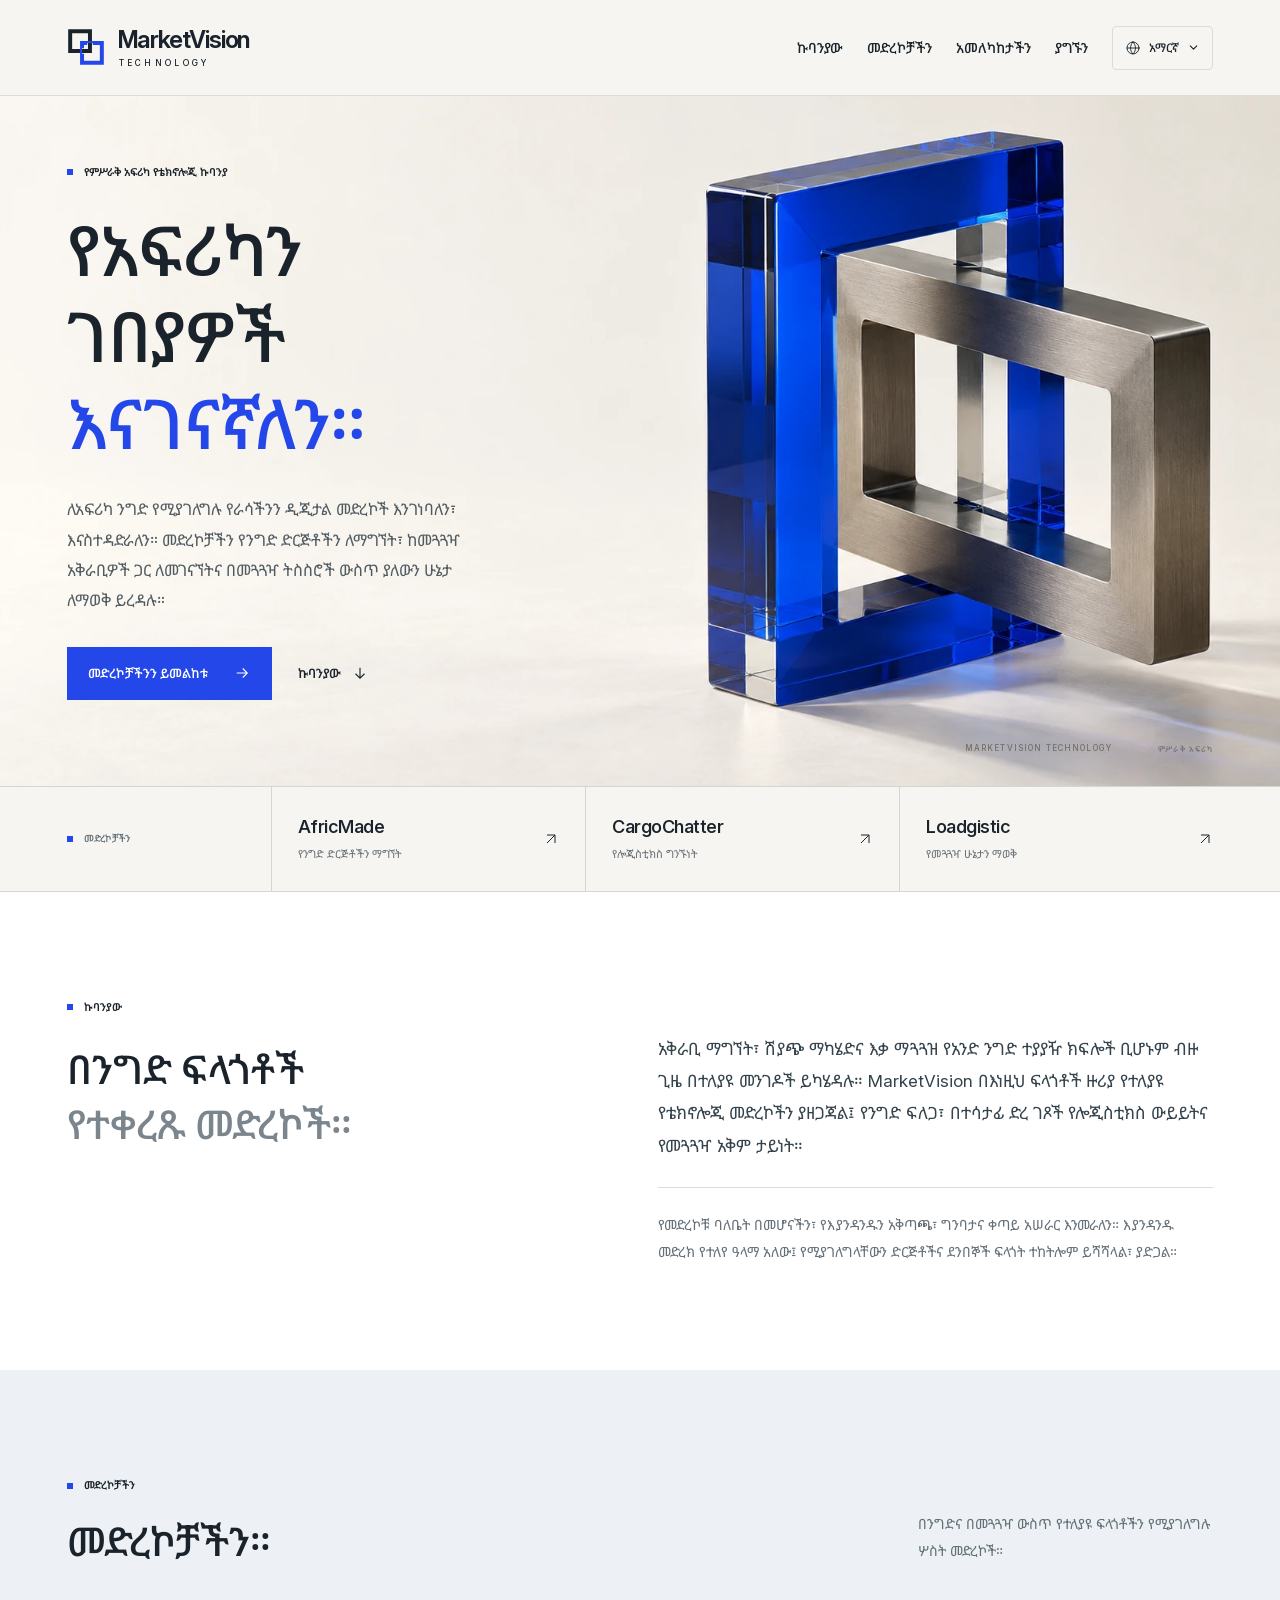
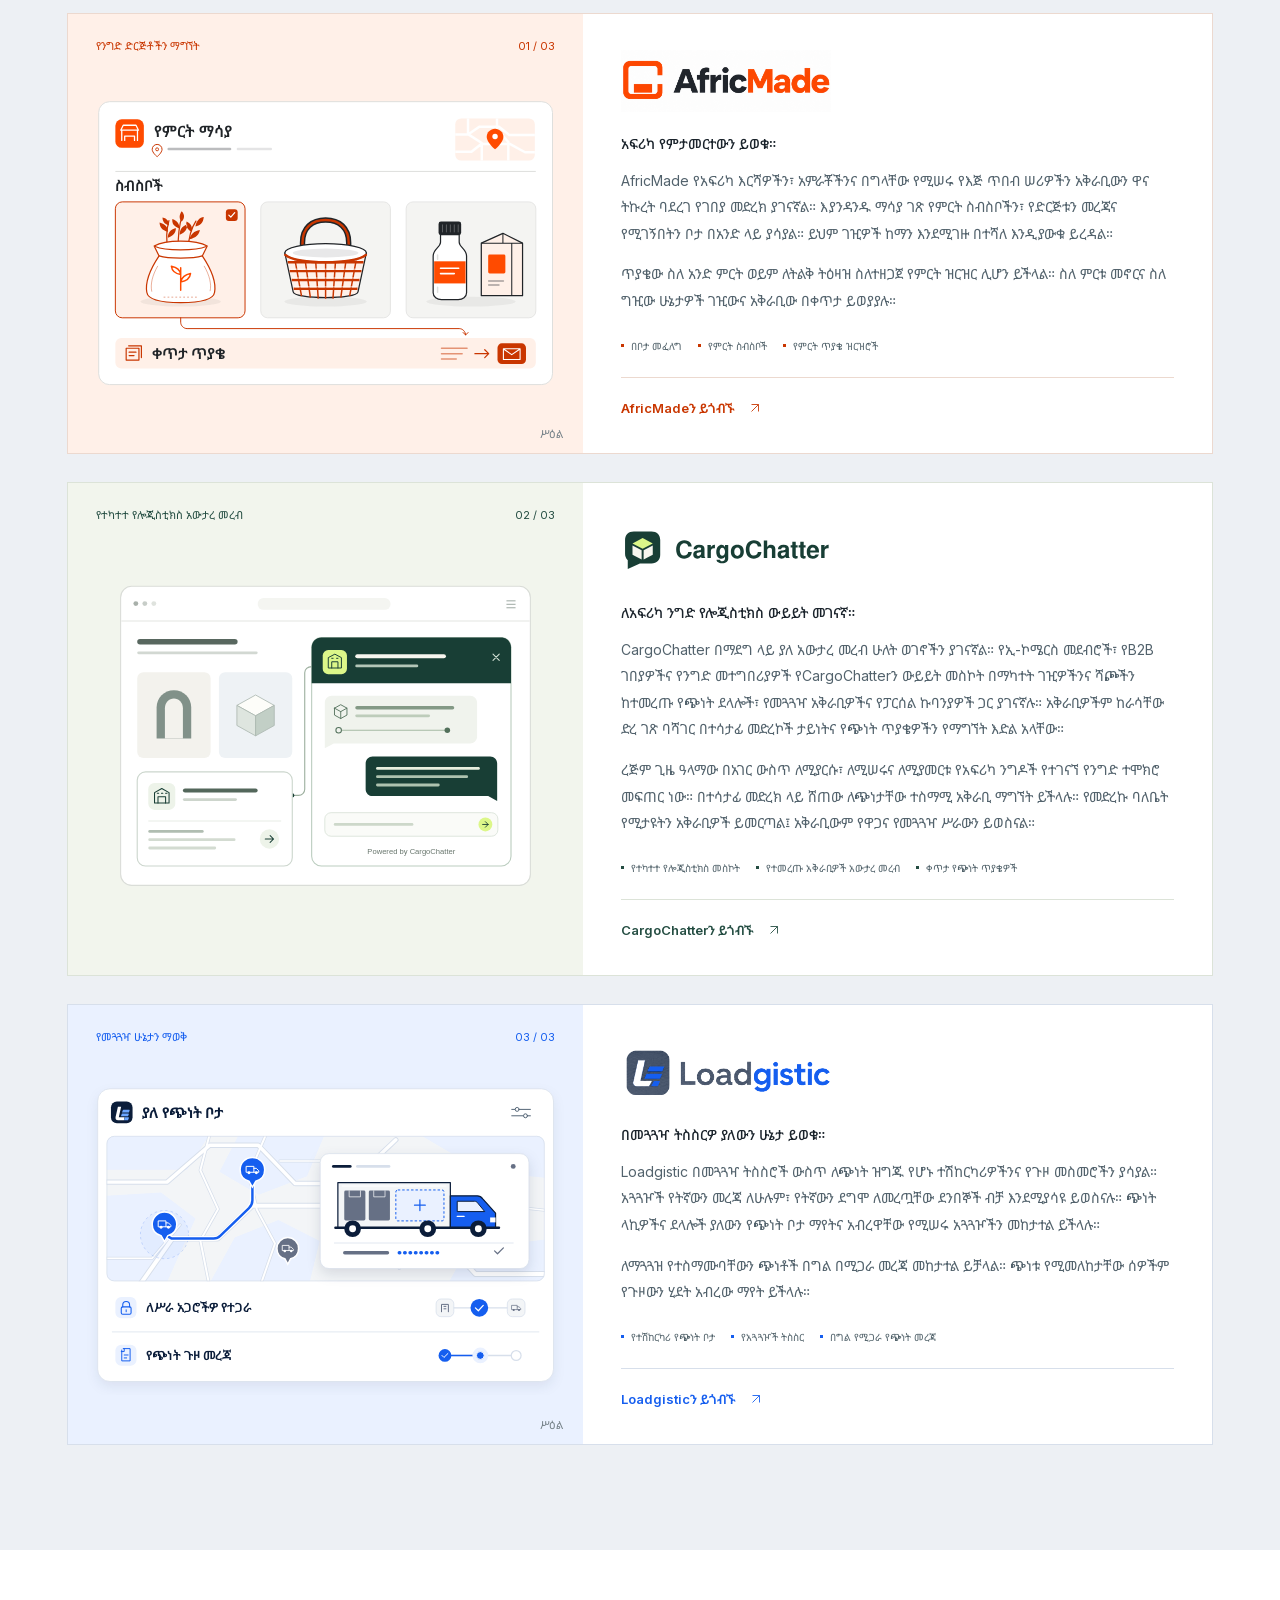
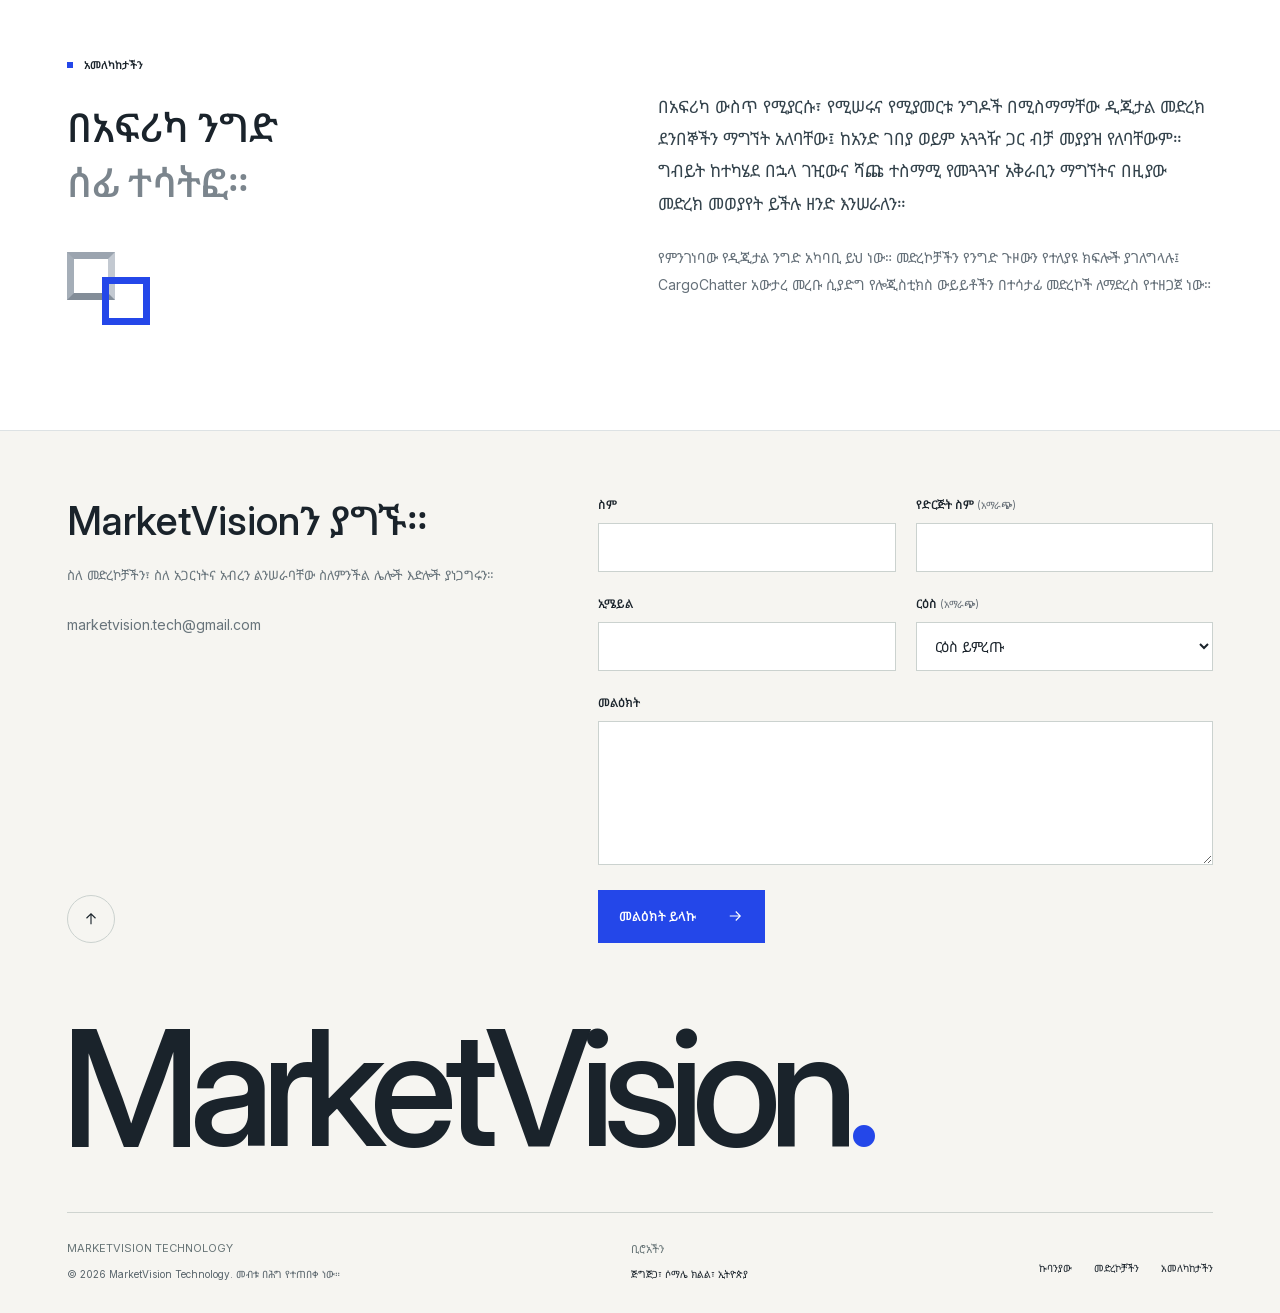
==== commit 915a2c8d: "Align MarketVision with CargoChatter's two-sided logistics ecosystem Explain CargoChatter as the net" ====
--- a/am/index.html
+++ b/am/index.html
@@ -71,7 +71,7 @@
           <h2 id="vision-title">በንግድ ፍላጎቶች<br><span class="muted-heading">የተቀረጹ መድረኮች።</span></h2>
         </div>
         <div class="company-copy">
-          <p class="company-intro">አቅራቢ መምረጥ፣ ምርት ለማስደረስ ዝግጅት ማድረግና ተስማሚ መጓጓዣ ማግኘት የተለያዩ መረጃዎችንና ግንኙነቶችን ይፈልጋሉ። MarketVision እነዚህን ፍላጎቶች ዋና ትኩረት ያደረጉ መድረኮችን ይገነባል። ንግድን፣ ከመጓጓዣ አቅራቢዎች ጋር የሚደረግ ውይይትንና የመጓጓዣ ሁኔታን ማወቅን የሚያገለግሉ መድረኮች በአንድ ኩባንያ ሥር ይገኛሉ።</p>
+          <p class="company-intro">አቅራቢ ማግኘት፣ ሽያጭ ማካሄድና እቃ ማጓጓዝ የአንድ ንግድ ተያያዥ ክፍሎች ቢሆኑም ብዙ ጊዜ በተለያዩ መንገዶች ይካሄዳሉ። MarketVision በእነዚህ ፍላጎቶች ዙሪያ የተለያዩ የቴክኖሎጂ መድረኮችን ያዘጋጃል፤ የንግድ ፍለጋ፣ በተሳታፊ ድረ ገጾች የሎጂስቲክስ ውይይትና የመጓጓዣ አቅም ታይነት።</p>
           <p class="company-role">የመድረኮቹ ባለቤት በመሆናችን፣ የእያንዳንዱን አቅጣጫ፣ ግንባታና ቀጣይ አሠራር እንመራለን። እያንዳንዱ መድረክ የተለየ ዓላማ አለው፤ የሚያገለግላቸውን ድርጅቶችና ደንበኞች ፍላጎት ተከትሎም ይሻሻላል፣ ያድጋል።</p>
         </div>
       </div>
@@ -184,19 +184,19 @@
           <article id="cargochatter" class="platform platform-cargochatter" aria-labelledby="cargochatter-name">
           <div class="platform-art platform-art-chat">
             <div class="platform-art-top">
-<span>የመጓጓዣ ውይይት</span><span>02 / 03</span>
+<span>የተካተተ የሎጂስቲክስ አውታረ መረብ</span><span>02 / 03</span>
 </div>
             <img src="../assets/cargochatter-visual.svg" width="640" height="520" loading="lazy" decoding="async" alt="በንግድ ድረ ገጽ ውስጥ የመጓጓዣ አቅራቢ መረጃ ገጽን ከውይይት መስኮት ጎን የሚያሳይ ሥዕል">
           </div>
           <div class="platform-content">
             <div class="platform-title"><h3 id="cargochatter-name"><img class="platform-logo" src="../assets/cargochatter-logo.svg" width="311" height="64" loading="lazy" alt="CargoChatter"></h3></div>
-            <p class="platform-subtitle">የጭነትና የፓርሰል አቅራቢዎችን ከደንበኞች ጋር ያገናኙ።</p>
-            <p>CargoChatter የጭነት ደላሎችን፣ የሎጂስቲክስ አገልግሎት አቅራቢዎችንና ፈጣን የፓርሰል ማድረስ ኩባንያዎችን የመጓጓዣ ጥያቄ በሚነሳበት ድረ ገጽ ወይም መተግበሪያ ውስጥ ያገናኛል። ደንበኞች የአቅራቢውን አገልግሎቶችና የሥራ ክልል ማየት፣ የሚጓጓዘውን እቃ መግለጽና ስለ መንገድ፣ ጊዜና አያያዝ በቀጥታ መወያየት ይችላሉ።</p>
-            <p class="platform-detail">የመድረኩ ባለቤት የሚታዩትን አቅራቢዎች ይመርጣል። የጭነት ደላላ ስለ የመጓጓዣ አቅም፣ የሎጂስቲክስ አቅራቢ ስለ ጭነት ፍላጎቶች፣ የፓርሰል ኩባንያ ደግሞ ስለ ማንሳትና ማድረስ ሊወያይ ይችላል። ዋጋንና አገልግሎትን እያንዳንዱ አቅራቢ ያረጋግጣል።</p>
+            <p class="platform-subtitle">ለአፍሪካ ንግድ የሎጂስቲክስ ውይይት መገናኛ።</p>
+            <p>CargoChatter በማደግ ላይ ያለ አውታረ መረብ ሁለት ወገኖችን ያገናኛል። የኢ-ኮሜርስ መደብሮች፣ የB2B ገበያዎችና የንግድ መተግበሪያዎች የCargoChatterን ውይይት መስኮት በማካተት ገዢዎችንና ሻጮችን ከተመረጡ የጭነት ደላሎች፣ የመጓጓዣ አቅራቢዎችና የፓርሰል ኩባንያዎች ጋር ያገናኛሉ። አቅራቢዎችም ከራሳቸው ድረ ገጽ ባሻገር በተሳታፊ መድረኮች ታይነትና የጭነት ጥያቄዎችን የማግኘት እድል አላቸው።</p>
+            <p class="platform-detail">ረጅም ጊዜ ዓላማው በአገር ውስጥ ለሚያርሱ፣ ለሚሠሩና ለሚያመርቱ የአፍሪካ ንግዶች የተገናኘ የንግድ ተሞክሮ መፍጠር ነው። በተሳታፊ መድረክ ላይ ሸጠው ለጭነታቸው ተስማሚ አቅራቢ ማግኘት ይችላሉ። የመድረኩ ባለቤት የሚታዩትን አቅራቢዎች ይመርጣል፤ አቅራቢውም የዋጋና የመጓጓዣ ሥራውን ይወስናል።</p>
             <ul class="feature-list" aria-label="በCargoChatter ምን ማድረግ ይቻላል">
-<li>የጭነትና የፓርሰል አቅራቢዎች</li>
-<li>ስለ ጭነት ቀጥታ ውይይት</li>
-<li>የአቅራቢዎች የዋጋ ጥያቄዎች</li>
+<li>የተካተተ የሎጂስቲክስ መስኮት</li>
+<li>የተመረጡ አቅራቢዎች አውታረ መረብ</li>
+<li>ቀጥታ የጭነት ጥያቄዎች</li>
 </ul>
             <div class="platform-bottom"><a class="external-link" href="https://cargochatter.com/?lang=am" target="_blank" rel="noopener noreferrer">CargoChatterን ይጎብኙ <svg aria-hidden="true" viewbox="0 0 24 24"><path d="M6 18 18 6M6 6h12v12"></path></svg><span class="sr-only"> (በአዲስ ትር ይከፈታል)</span></a></div>
           </div>
@@ -378,8 +378,8 @@
 </div>
     </div>
     <div class="perspective-copy">
-      <p>ብዙ የንግድ እድሎች አስቀድሞ በተፈጠሩ ግንኙነቶች ይገኛሉ። ከእነዚህ ግንኙነቶች ባሻገርም ለመድረስ እድል አለ ብለን እናምናለን፤ አምራቾች ከቅርብ ገበያቸው ውጭ እንዲታወቁ፣ ደንበኞች የመጓጓዣ አቅራቢዎችን አግኝተው እንዲያነጋግሩ፣ አጓጓዦችም ያላቸውን የጭነት ቦታ ለሚፈልጉ ተጨማሪ ድርጅቶች እንዲያሳዩ።</p>
-      <p>መድረኮቻችንን የምንገነባበት ዓላማ ይህ ነው። ዕለታዊ የንግድ ውሳኔዎችን የሚያግዙ መሣሪያዎችን እናዘጋጃለን፤ የተጠቃሚዎቻችን ግንኙነቶችና ፍላጎቶች ሲለወጡም መድረኮቹን ማሻሻላችንን እንቀጥላለን።</p>
+      <p>በአፍሪካ ውስጥ የሚያርሱ፣ የሚሠሩና የሚያመርቱ ንግዶች በሚስማማቸው ዲጂታል መድረክ ደንበኞችን ማግኘት አለባቸው፤ ከአንድ ገበያ ወይም አጓጓዥ ጋር ብቻ መያያዝ የለባቸውም። ግብይት ከተካሄደ በኋላ ገዢውና ሻጩ ተስማሚ የመጓጓዣ አቅራቢን ማግኘትና በዚያው መድረክ መወያየት ይችሉ ዘንድ እንሠራለን።</p>
+      <p>የምንገነባው የዲጂታል ንግድ አካባቢ ይህ ነው። መድረኮቻችን የንግድ ጉዞውን የተለያዩ ክፍሎች ያገለግላሉ፤ CargoChatter አውታረ መረቡ ሲያድግ የሎጂስቲክስ ውይይቶችን በተሳታፊ መድረኮች ለማድረስ የተዘጋጀ ነው።</p>
     </div>
   </div>
 </section></main>
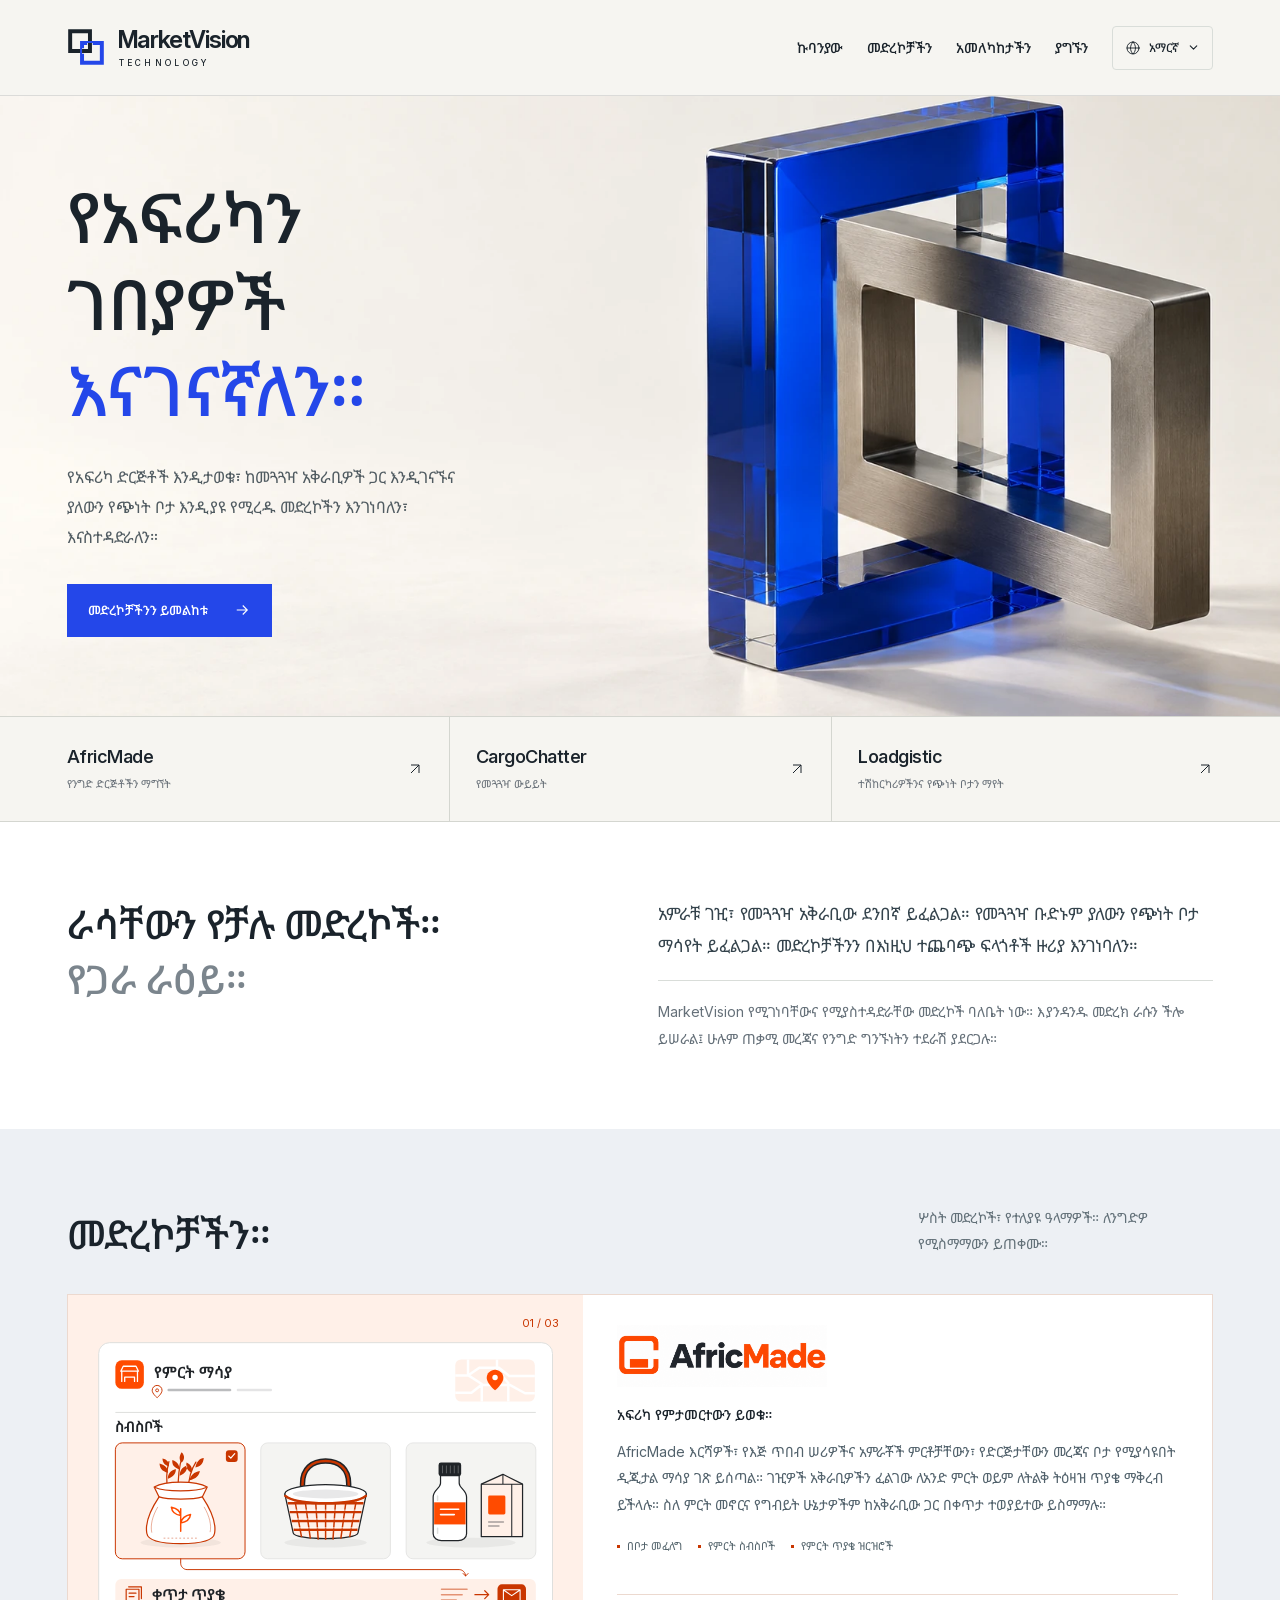
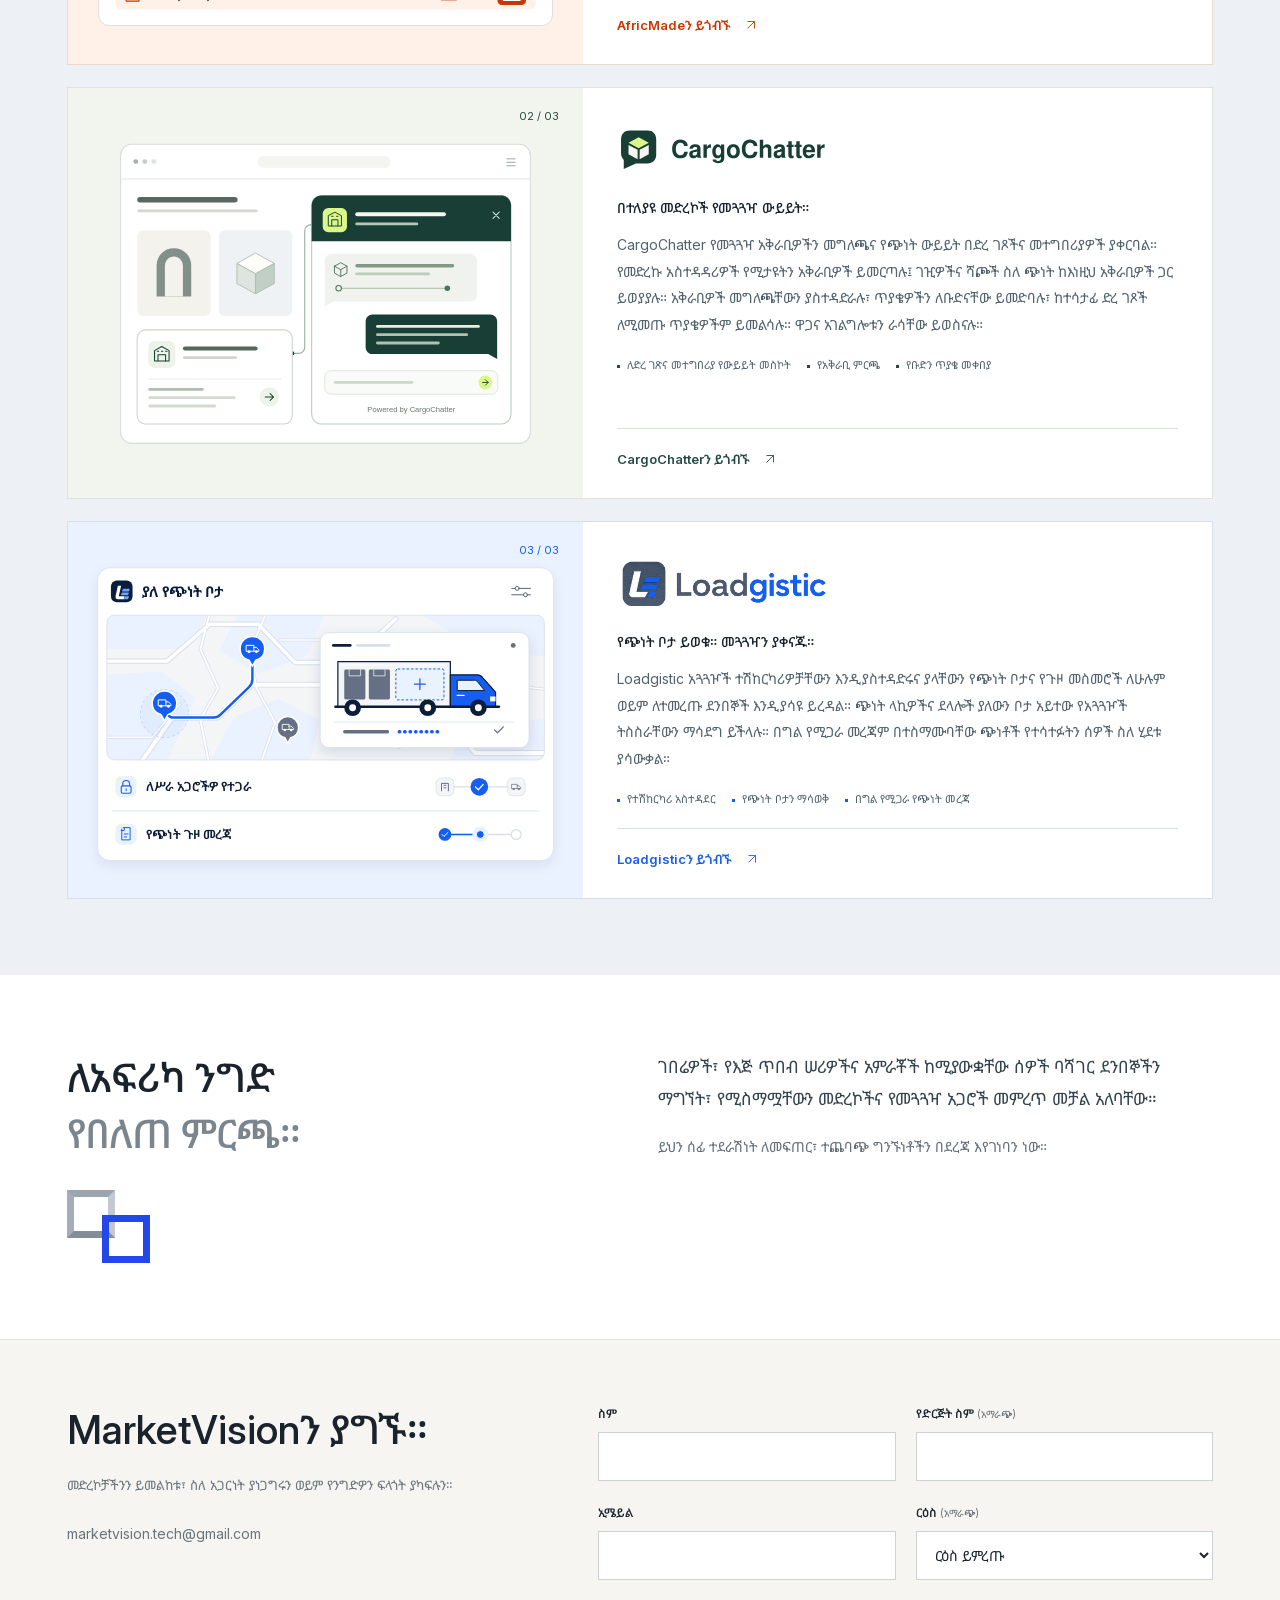
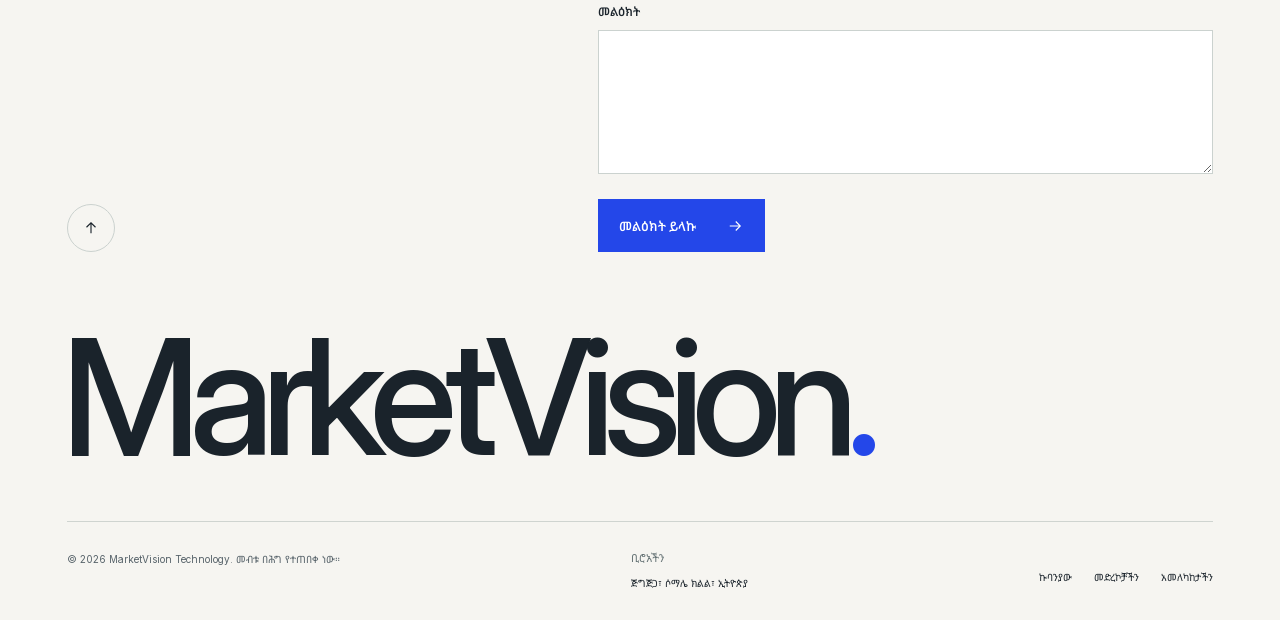
==== commit 3bc1b1fb: "Sharpen MarketVision's company story and compact the portfolio Condense all four languages, clarify " ====
--- a/am/index.html
+++ b/am/index.html
@@ -5,19 +5,19 @@
   <meta name="viewport" content="width=device-width, initial-scale=1">
   <meta name="theme-color" content="#f6f5f1">
   <title>MarketVision Technology — የአፍሪካን ገበያዎች እናገናኛለን</title>
-  <meta name="description" content="MarketVision Technology ለአፍሪካ ንግድ፣ ከመጓጓዣ አቅራቢዎች ጋር ለመወያየትና የመጓጓዣ ሁኔታን ለማወቅ የሚያገለግሉ መድረኮች ባለቤት ነው። መድረኮቹን ይገነባል፣ ያስተዳድራል።">
+  <meta name="description" content="MarketVision የAfricMade፣ CargoChatter እና Loadgistic ባለቤትና አስተዳዳሪ ነው። መድረኮቹ በአፍሪካ ንግድ ውስጥ ድርጅቶችን ማግኘት፣ ስለ መጓጓዣ መወያየትና የጭነት አቅምን ማወቅ ያስችላሉ።">
   <meta property="og:type" content="website">
   <meta property="og:title" content="MarketVision Technology — የአፍሪካን ገበያዎች እናገናኛለን">
-  <meta property="og:description" content="MarketVision Technology ለአፍሪካ ንግድ፣ ከመጓጓዣ አቅራቢዎች ጋር ለመወያየትና የመጓጓዣ ሁኔታን ለማወቅ የሚያገለግሉ መድረኮች ባለቤት ነው። መድረኮቹን ይገነባል፣ ያስተዳድራል።">
+  <meta property="og:description" content="MarketVision የAfricMade፣ CargoChatter እና Loadgistic ባለቤትና አስተዳዳሪ ነው። መድረኮቹ በአፍሪካ ንግድ ውስጥ ድርጅቶችን ማግኘት፣ ስለ መጓጓዣ መወያየትና የጭነት አቅምን ማወቅ ያስችላሉ።">
   <meta property="og:url" content="https://marketvisiontech.com/am/">
   <meta property="og:image" content="https://marketvisiontech.com/assets/marketvision-connect.webp">
   <meta property="og:image:alt" content="እርስ በርስ የተጣመሩ ሰማያዊና የብረት ፍሬሞች">
   <link rel="canonical" href="https://marketvisiontech.com/am/">
   <link rel="icon" type="image/svg+xml" href="../assets/mark.svg">
   <link rel="preload" href="../assets/inter-variable.woff2" as="font" type="font/woff2" crossorigin>
-  <link rel="stylesheet" href="../styles.css?v=20261028-company-portfolio">
-  <script type="application/json" id="site-copy">{"nav.open": "ማውጫውን ይክፈቱ", "nav.close": "ማውጫውን ይዝጉ", "validation.required": "እባክዎ ይህን ክፍል ይሙሉ።", "validation.email": "እባክዎ ትክክለኛ የኢሜይል አድራሻ ያስገቡ።", "validation.invalid": "እባክዎ እዚህ ያስገቡትን መረጃ ያረጋግጡ።", "validation.tooLong": "እባክዎ ያስገቡትን ጽሑፍ ያሳጥሩ።", "form.check": "እባክዎ ምልክት የተደረገባቸውን ክፍሎች ያረጋግጡ።", "form.sendingButton": "እየተላከ ነው…", "form.unavailable": "ቅጹ ለጊዜው አይሠራም። እባክዎ ቆይተው ይሞክሩ።", "form.refreshError": "መልዕክትዎን መላክ አልቻልንም። እባክዎ ገጹን እንደገና ከፍተው ይሞክሩ።", "form.sending": "መልዕክትዎ እየተላከ ነው…", "form.rejected": "መልዕክትዎ አልተላከም። የጻፉት አሁንም በቅጹ ውስጥ አለ። እባክዎ እንደገና ይሞክሩ።", "form.success": "እናመሰግናለን። መልዕክትዎ ተልኳል።", "form.timeout": "መልዕክትዎ ተልኮ እንደሆነ ማረጋገጥ አልቻልንም። የጻፉት አሁንም በቅጹ ውስጥ አለ። እባክዎ ቆይተው ይሞክሩ።", "form.error": "መልዕክትዎ ተልኮ እንደሆነ ማረጋገጥ አልቻልንም። የጻፉት አሁንም በቅጹ ውስጥ አለ። እባክዎ እንደገና ይሞክሩ።", "form.send": "መልዕክት ይላኩ", "nav.perspective": "አመለካከታችን"}</script><script src="../languages.js?v=20261028-company-portfolio" defer></script><script src="../script.js?v=20261028-company-portfolio" defer></script>
-<meta property="og:locale" content="am_ET"><link rel="alternate" hreflang="en" href="https://marketvisiontech.com/"><meta property="og:locale:alternate" content="en_US"><link rel="alternate" hreflang="am" href="https://marketvisiontech.com/am/"><link rel="alternate" hreflang="om" href="https://marketvisiontech.com/om/"><meta property="og:locale:alternate" content="om_ET"><link rel="alternate" hreflang="so" href="https://marketvisiontech.com/so/"><meta property="og:locale:alternate" content="so_ET"><link rel="alternate" hreflang="x-default" href="https://marketvisiontech.com/"><link rel="stylesheet" href="../languages.css?v=20261028-company-portfolio"><link rel="preload" href="../assets/noto-sans-ethiopic.woff" as="font" type="font/woff" crossorigin=""></head>
+  <link rel="stylesheet" href="../styles.css?v=20261028-concise-portfolio">
+  <script type="application/json" id="site-copy">{"nav.open": "ማውጫውን ይክፈቱ", "nav.close": "ማውጫውን ይዝጉ", "validation.required": "እባክዎ ይህን ክፍል ይሙሉ።", "validation.email": "እባክዎ ትክክለኛ የኢሜይል አድራሻ ያስገቡ።", "validation.invalid": "እባክዎ እዚህ ያስገቡትን መረጃ ያረጋግጡ።", "validation.tooLong": "እባክዎ ያስገቡትን ጽሑፍ ያሳጥሩ።", "form.check": "እባክዎ ምልክት የተደረገባቸውን ክፍሎች ያረጋግጡ።", "form.sendingButton": "እየተላከ ነው…", "form.unavailable": "ቅጹ ለጊዜው አይሠራም። እባክዎ ቆይተው ይሞክሩ።", "form.refreshError": "መልዕክትዎን መላክ አልቻልንም። እባክዎ ገጹን እንደገና ከፍተው ይሞክሩ።", "form.sending": "መልዕክትዎ እየተላከ ነው…", "form.rejected": "መልዕክትዎ አልተላከም። የጻፉት አሁንም በቅጹ ውስጥ አለ። እባክዎ እንደገና ይሞክሩ።", "form.success": "እናመሰግናለን። መልዕክትዎ ተልኳል።", "form.timeout": "መልዕክትዎ ተልኮ እንደሆነ ማረጋገጥ አልቻልንም። የጻፉት አሁንም በቅጹ ውስጥ አለ። እባክዎ ቆይተው ይሞክሩ።", "form.error": "መልዕክትዎ ተልኮ እንደሆነ ማረጋገጥ አልቻልንም። የጻፉት አሁንም በቅጹ ውስጥ አለ። እባክዎ እንደገና ይሞክሩ።", "form.send": "መልዕክት ይላኩ", "nav.perspective": "አመለካከታችን"}</script><script src="../languages.js?v=20261028-concise-portfolio" defer></script><script src="../script.js?v=20261028-concise-portfolio" defer></script>
+<meta property="og:locale" content="am_ET"><link rel="alternate" hreflang="en" href="https://marketvisiontech.com/"><meta property="og:locale:alternate" content="en_US"><link rel="alternate" hreflang="am" href="https://marketvisiontech.com/am/"><link rel="alternate" hreflang="om" href="https://marketvisiontech.com/om/"><meta property="og:locale:alternate" content="om_ET"><link rel="alternate" hreflang="so" href="https://marketvisiontech.com/so/"><meta property="og:locale:alternate" content="so_ET"><link rel="alternate" hreflang="x-default" href="https://marketvisiontech.com/"><link rel="stylesheet" href="../languages.css?v=20261028-concise-portfolio"><link rel="preload" href="../assets/noto-sans-ethiopic.woff" as="font" type="font/woff" crossorigin=""></head>
 <body>
   <a class="skip-link" href="#main">ወደ ዋናው ይዘት ይሂዱ</a>
   <header class="site-header">
@@ -41,25 +41,19 @@
       <img class="hero-art" src="../assets/marketvision-connect.webp" width="1659" height="948" fetchpriority="high" alt="">
       <div class="wrap hero-inner">
         <div class="hero-copy">
-          <p class="eyebrow"><span class="small-square"></span> የምሥራቅ አፍሪካ የቴክኖሎጂ ኩባንያ</p>
           <h1 id="hero-title">የአፍሪካን<br>ገበያዎች<br><span>እናገናኛለን።</span></h1>
-          <p class="hero-description">ለአፍሪካ ንግድ የሚያገለግሉ የራሳችንን ዲጂታል መድረኮች እንገነባለን፣ እናስተዳድራለን። መድረኮቻችን የንግድ ድርጅቶችን ለማግኘት፣ ከመጓጓዣ አቅራቢዎች ጋር ለመገናኘትና በመጓጓዣ ትስስሮች ውስጥ ያለውን ሁኔታ ለማወቅ ይረዳሉ።</p>
+          <p class="hero-description">የአፍሪካ ድርጅቶች እንዲታወቁ፣ ከመጓጓዣ አቅራቢዎች ጋር እንዲገናኙና ያለውን የጭነት ቦታ እንዲያዩ የሚረዱ መድረኮችን እንገነባለን፣ እናስተዳድራለን።</p>
           <div class="hero-actions">
             <a class="button button-blue" href="#platforms">መድረኮቻችንን ይመልከቱ <svg aria-hidden="true" viewbox="0 0 24 24"><path d="M5 12h14M13 6l6 6-6 6"></path></svg></a>
-            <a class="text-link" href="#company">ኩባንያው <svg aria-hidden="true" viewbox="0 0 24 24"><path d="M12 5v14m-6-6 6 6 6-6"></path></svg></a>
-          </div>
-        </div>
-        <div class="hero-caption" aria-hidden="true">
-<span>MARKETVISION TECHNOLOGY</span><span>ምሥራቅ አፍሪካ</span>
-</div>
-      </div>
+            </div>
+        </div>
+        </div>
       </div>
       <nav class="portfolio-index" aria-label="መድረኮቻችን">
         <div class="wrap portfolio-index-inner">
-          <p class="portfolio-index-title"><span class="small-square" aria-hidden="true"></span><span>መድረኮቻችን</span></p>
           <a href="#africmade"><span><strong lang="en">AfricMade</strong><small>የንግድ ድርጅቶችን ማግኘት</small></span><svg aria-hidden="true" viewbox="0 0 24 24"><path d="M6 18 18 6M6 6h12v12"></path></svg></a>
-          <a href="#cargochatter"><span><strong lang="en">CargoChatter</strong><small>የሎጂስቲክስ ግንኙነት</small></span><svg aria-hidden="true" viewbox="0 0 24 24"><path d="M6 18 18 6M6 6h12v12"></path></svg></a>
-          <a href="#loadgistic"><span><strong lang="en">Loadgistic</strong><small>የመጓጓዣ ሁኔታን ማወቅ</small></span><svg aria-hidden="true" viewbox="0 0 24 24"><path d="M6 18 18 6M6 6h12v12"></path></svg></a>
+          <a href="#cargochatter"><span><strong lang="en">CargoChatter</strong><small>የመጓጓዣ ውይይት</small></span><svg aria-hidden="true" viewbox="0 0 24 24"><path d="M6 18 18 6M6 6h12v12"></path></svg></a>
+          <a href="#loadgistic"><span><strong lang="en">Loadgistic</strong><small>ተሽከርካሪዎችንና የጭነት ቦታን ማየት</small></span><svg aria-hidden="true" viewbox="0 0 24 24"><path d="M6 18 18 6M6 6h12v12"></path></svg></a>
         </div>
       </nav>
     </section>
@@ -67,12 +61,11 @@
       <span id="vision" class="section-anchor" aria-hidden="true"></span>
       <div class="wrap company-grid">
         <div class="company-heading">
-          <p class="section-label"><span class="small-square"></span> ኩባንያው</p>
-          <h2 id="vision-title">በንግድ ፍላጎቶች<br><span class="muted-heading">የተቀረጹ መድረኮች።</span></h2>
+          <h2 id="vision-title">ራሳቸውን የቻሉ መድረኮች።<br><span class="muted-heading">የጋራ ራዕይ።</span></h2>
         </div>
         <div class="company-copy">
-          <p class="company-intro">አቅራቢ ማግኘት፣ ሽያጭ ማካሄድና እቃ ማጓጓዝ የአንድ ንግድ ተያያዥ ክፍሎች ቢሆኑም ብዙ ጊዜ በተለያዩ መንገዶች ይካሄዳሉ። MarketVision በእነዚህ ፍላጎቶች ዙሪያ የተለያዩ የቴክኖሎጂ መድረኮችን ያዘጋጃል፤ የንግድ ፍለጋ፣ በተሳታፊ ድረ ገጾች የሎጂስቲክስ ውይይትና የመጓጓዣ አቅም ታይነት።</p>
-          <p class="company-role">የመድረኮቹ ባለቤት በመሆናችን፣ የእያንዳንዱን አቅጣጫ፣ ግንባታና ቀጣይ አሠራር እንመራለን። እያንዳንዱ መድረክ የተለየ ዓላማ አለው፤ የሚያገለግላቸውን ድርጅቶችና ደንበኞች ፍላጎት ተከትሎም ይሻሻላል፣ ያድጋል።</p>
+          <p class="company-intro">አምራቹ ገዢ፣ የመጓጓዣ አቅራቢው ደንበኛ ይፈልጋል። የመጓጓዣ ቡድኑም ያለውን የጭነት ቦታ ማሳየት ይፈልጋል። መድረኮቻችንን በእነዚህ ተጨባጭ ፍላጎቶች ዙሪያ እንገነባለን።</p>
+          <p class="company-role">MarketVision የሚገነባቸውና የሚያስተዳድራቸው መድረኮች ባለቤት ነው። እያንዳንዱ መድረክ ራሱን ችሎ ይሠራል፤ ሁሉም ጠቃሚ መረጃና የንግድ ግንኙነትን ተደራሽ ያደርጋሉ።</p>
         </div>
       </div>
     </section>
@@ -80,16 +73,15 @@
       <div class="wrap">
         <div class="section-heading">
 <div>
-<p class="section-label"><span class="small-square"></span> መድረኮቻችን</p>
 <h2 id="platforms-title">መድረኮቻችን።</h2>
 </div>
-<p>በንግድና በመጓጓዣ ውስጥ የተለያዩ ፍላጎቶችን የሚያገለግሉ ሦስት መድረኮች።</p>
+<p>ሦስት መድረኮች፣ የተለያዩ ዓላማዎች። ለንግድዎ የሚስማማውን ይጠቀሙ።</p>
 </div>
         <div class="platform-collection">
           <article id="africmade" class="platform platform-africmade">
             <div class="platform-art">
 <div class="platform-art-top">
-<span>የንግድ ድርጅቶችን ማግኘት</span><span>01 / 03</span>
+<span>01 / 03</span>
 </div>
 <svg xmlns="http://www.w3.org/2000/svg" class="platform-illustration" width="1000" height="650" viewbox="0 0 1000 650" fill="none" role="img" focusable="false" aria-describedby="africmade-desc" aria-label="የAfricMade የአቅራቢ ማሳያ ገጽ ሥዕል" data-platform-illustration="africmade">
   <title id="africmade-title">የAfricMade የምርት ማሳያ ሥዕል</title>
@@ -166,13 +158,11 @@
   <rect x="850" y="528" width="58" height="42" rx="9" fill="#C93600"></rect>
   <path d="M862 539H896V561H862V539ZM863 540L879 551L895 540" stroke="#FFFFFF" stroke-width="2.2" stroke-linecap="round" stroke-linejoin="round"></path>
 </svg>
-<span class="illustration-note">ሥዕል</span>
 </div>
             <div class="platform-content">
               <div class="platform-title"><h3 class="platform-logo-frame"><img class="platform-logo platform-logo-africmade" src="../assets/africmade-logo.webp?v=20261024-showroom" width="1942" height="809" loading="lazy" alt="AfricMade"></h3></div>
               <p class="platform-subtitle">አፍሪካ የምታመርተውን ይወቁ።</p>
-              <p>AfricMade የአፍሪካ እርሻዎችን፣ አምራቾችንና በግላቸው የሚሠሩ የእጅ ጥበብ ሠሪዎችን አቅራቢውን ዋና ትኩረት ባደረገ የገበያ መድረክ ያገናኛል። እያንዳንዱ ማሳያ ገጽ የምርት ስብስቦችን፣ የድርጅቱን መረጃና የሚገኝበትን ቦታ በአንድ ላይ ያሳያል። ይህም ገዢዎች ከማን እንደሚገዙ በተሻለ እንዲያውቁ ይረዳል።</p>
-              <p class="platform-detail">ጥያቄው ስለ አንድ ምርት ወይም ለትልቅ ትዕዛዝ ስለተዘጋጀ የምርት ዝርዝር ሊሆን ይችላል። ስለ ምርቱ መኖርና ስለ ግዢው ሁኔታዎች ገዢውና አቅራቢው በቀጥታ ይወያያሉ።</p>
+              <p>AfricMade እርሻዎች፣ የእጅ ጥበብ ሠሪዎችና አምራቾች ምርቶቻቸውን፣ የድርጅታቸውን መረጃና ቦታ የሚያሳዩበት ዲጂታል ማሳያ ገጽ ይሰጣል። ገዢዎች አቅራቢዎችን ፈልገው ለአንድ ምርት ወይም ለትልቅ ትዕዛዝ ጥያቄ ማቅረብ ይችላሉ። ስለ ምርት መኖርና የግብይት ሁኔታዎችም ከአቅራቢው ጋር በቀጥታ ተወያይተው ይስማማሉ።</p>
               <ul class="feature-list" aria-label="በAfricMade ምን ማድረግ ይቻላል">
 <li>በቦታ መፈለግ</li>
 <li>የምርት ስብስቦች</li>
@@ -184,19 +174,18 @@
           <article id="cargochatter" class="platform platform-cargochatter" aria-labelledby="cargochatter-name">
           <div class="platform-art platform-art-chat">
             <div class="platform-art-top">
-<span>የተካተተ የሎጂስቲክስ አውታረ መረብ</span><span>02 / 03</span>
+<span>02 / 03</span>
 </div>
             <img src="../assets/cargochatter-visual.svg" width="640" height="520" loading="lazy" decoding="async" alt="በንግድ ድረ ገጽ ውስጥ የመጓጓዣ አቅራቢ መረጃ ገጽን ከውይይት መስኮት ጎን የሚያሳይ ሥዕል">
           </div>
           <div class="platform-content">
             <div class="platform-title"><h3 id="cargochatter-name"><img class="platform-logo" src="../assets/cargochatter-logo.svg" width="311" height="64" loading="lazy" alt="CargoChatter"></h3></div>
-            <p class="platform-subtitle">ለአፍሪካ ንግድ የሎጂስቲክስ ውይይት መገናኛ።</p>
-            <p>CargoChatter በማደግ ላይ ያለ አውታረ መረብ ሁለት ወገኖችን ያገናኛል። የኢ-ኮሜርስ መደብሮች፣ የB2B ገበያዎችና የንግድ መተግበሪያዎች የCargoChatterን ውይይት መስኮት በማካተት ገዢዎችንና ሻጮችን ከተመረጡ የጭነት ደላሎች፣ የመጓጓዣ አቅራቢዎችና የፓርሰል ኩባንያዎች ጋር ያገናኛሉ። አቅራቢዎችም ከራሳቸው ድረ ገጽ ባሻገር በተሳታፊ መድረኮች ታይነትና የጭነት ጥያቄዎችን የማግኘት እድል አላቸው።</p>
-            <p class="platform-detail">ረጅም ጊዜ ዓላማው በአገር ውስጥ ለሚያርሱ፣ ለሚሠሩና ለሚያመርቱ የአፍሪካ ንግዶች የተገናኘ የንግድ ተሞክሮ መፍጠር ነው። በተሳታፊ መድረክ ላይ ሸጠው ለጭነታቸው ተስማሚ አቅራቢ ማግኘት ይችላሉ። የመድረኩ ባለቤት የሚታዩትን አቅራቢዎች ይመርጣል፤ አቅራቢውም የዋጋና የመጓጓዣ ሥራውን ይወስናል።</p>
+            <p class="platform-subtitle">በተለያዩ መድረኮች የመጓጓዣ ውይይት።</p>
+            <p>CargoChatter የመጓጓዣ አቅራቢዎችን መግለጫና የጭነት ውይይት በድረ ገጾችና መተግበሪያዎች ያቀርባል። የመድረኩ አስተዳዳሪዎች የሚታዩትን አቅራቢዎች ይመርጣሉ፤ ገዢዎችና ሻጮች ስለ ጭነት ከእነዚህ አቅራቢዎች ጋር ይወያያሉ። አቅራቢዎች መግለጫቸውን ያስተዳድራሉ፣ ጥያቄዎችን ለቡድናቸው ይመድባሉ፣ ከተሳታፊ ድረ ገጾች ለሚመጡ ጥያቄዎችም ይመልሳሉ። ዋጋና አገልግሎቱን ራሳቸው ይወስናሉ።</p>
             <ul class="feature-list" aria-label="በCargoChatter ምን ማድረግ ይቻላል">
-<li>የተካተተ የሎጂስቲክስ መስኮት</li>
-<li>የተመረጡ አቅራቢዎች አውታረ መረብ</li>
-<li>ቀጥታ የጭነት ጥያቄዎች</li>
+<li>ለድረ ገጽና መተግበሪያ የውይይት መስኮት</li>
+<li>የአቅራቢ ምርጫ</li>
+<li>የቡድን ጥያቄ መቀበያ</li>
 </ul>
             <div class="platform-bottom"><a class="external-link" href="https://cargochatter.com/?lang=am" target="_blank" rel="noopener noreferrer">CargoChatterን ይጎብኙ <svg aria-hidden="true" viewbox="0 0 24 24"><path d="M6 18 18 6M6 6h12v12"></path></svg><span class="sr-only"> (በአዲስ ትር ይከፈታል)</span></a></div>
           </div>
@@ -204,7 +193,7 @@
       <article id="loadgistic" class="platform platform-loadgistic">
             <div class="platform-art">
 <div class="platform-art-top">
-<span>የመጓጓዣ ሁኔታን ማወቅ</span><span>03 / 03</span>
+<span>03 / 03</span>
 </div>
 <svg xmlns="http://www.w3.org/2000/svg" xmlns:xlink="http://www.w3.org/1999/xlink" width="1000" height="650" viewbox="0 0 1000 650" fill="none" class="platform-illustration" role="img" focusable="false" aria-describedby="loadgistic-desc" aria-label="የLoadgistic የመጓጓዣ ካርታ ሥዕል" data-platform-illustration="loadgistic">
   <title id="loadgistic-title">የLoadgistic የመጓጓዣ ካርታ ሥዕል</title>
@@ -350,16 +339,14 @@
   </g>
   <text x="134" y="578" fill="#0B1D3A" font-size="26" font-weight="600" letter-spacing="0" font-family="inherit">የጭነት ጉዞ መረጃ</text>
 </svg>
-<span class="illustration-note">ሥዕል</span>
 </div>
             <div class="platform-content">
               <div class="platform-title"><h3><img class="platform-logo" src="../assets/loadgistic-logo.png" width="1510" height="390" loading="lazy" alt="Loadgistic"></h3></div>
-              <p class="platform-subtitle">በመጓጓዣ ትስስርዎ ያለውን ሁኔታ ይወቁ።</p>
-              <p>Loadgistic በመጓጓዣ ትስስሮች ውስጥ ለጭነት ዝግጁ የሆኑ ተሽከርካሪዎችንና የጉዞ መስመሮችን ያሳያል። አጓጓዦች የትኛውን መረጃ ለሁሉም፣ የትኛውን ደግሞ ለመረጧቸው ደንበኞች ብቻ እንደሚያሳዩ ይወስናሉ። ጭነት ላኪዎችና ደላሎች ያለውን የጭነት ቦታ ማየትና አብረዋቸው የሚሠሩ አጓጓዦችን መከታተል ይችላሉ።</p>
-              <p class="platform-detail">ለማጓጓዝ የተስማሙባቸውን ጭነቶች በግል በሚጋራ መረጃ መከታተል ይቻላል። ጭነቱ የሚመለከታቸው ሰዎችም የጉዞውን ሂደት አብረው ማየት ይችላሉ።</p>
+              <p class="platform-subtitle">የጭነት ቦታ ይወቁ። መጓጓዣን ያቀናጁ።</p>
+              <p>Loadgistic አጓጓዦች ተሽከርካሪዎቻቸውን እንዲያስተዳድሩና ያላቸውን የጭነት ቦታና የጉዞ መስመሮች ለሁሉም ወይም ለተመረጡ ደንበኞች እንዲያሳዩ ይረዳል። ጭነት ላኪዎችና ደላሎች ያለውን ቦታ አይተው የአጓጓዦች ትስስራቸውን ማሳደግ ይችላሉ። በግል የሚጋራ መረጃም በተስማሙባቸው ጭነቶች የተሳተፉትን ሰዎች ስለ ሂደቱ ያሳውቃል።</p>
               <ul class="feature-list" aria-label="በLoadgistic ምን ማድረግ ይቻላል">
-<li>የተሽከርካሪ የጭነት ቦታ</li>
-<li>የአጓጓዦች ትስስር</li>
+<li>የተሽከርካሪ አስተዳደር</li>
+<li>የጭነት ቦታን ማሳወቅ</li>
 <li>በግል የሚጋራ የጭነት መረጃ</li>
 </ul>
               <div class="platform-bottom"><a class="external-link" href="https://loadgistic.com/" target="_blank" rel="noopener noreferrer">Loadgisticን ይጎብኙ <svg aria-hidden="true" viewbox="0 0 24 24"><path d="M6 18 18 6M6 6h12v12"></path></svg><span class="sr-only"> (በአዲስ ትር ይከፈታል)</span></a></div>
@@ -371,15 +358,14 @@
     <section class="perspective section-space" id="perspective" aria-labelledby="perspective-title">
   <div class="wrap perspective-grid">
     <div class="perspective-heading">
-      <p class="section-label"><span class="small-square"></span> አመለካከታችን</p>
-      <h2 id="perspective-title">በአፍሪካ ንግድ<br><span class="muted-heading">ሰፊ ተሳትፎ።</span></h2>
+      <h2 id="perspective-title">ለአፍሪካ ንግድ<br><span class="muted-heading">የበለጠ ምርጫ።</span></h2>
       <div class="perspective-squares" aria-hidden="true">
 <span></span><span></span>
 </div>
     </div>
     <div class="perspective-copy">
-      <p>በአፍሪካ ውስጥ የሚያርሱ፣ የሚሠሩና የሚያመርቱ ንግዶች በሚስማማቸው ዲጂታል መድረክ ደንበኞችን ማግኘት አለባቸው፤ ከአንድ ገበያ ወይም አጓጓዥ ጋር ብቻ መያያዝ የለባቸውም። ግብይት ከተካሄደ በኋላ ገዢውና ሻጩ ተስማሚ የመጓጓዣ አቅራቢን ማግኘትና በዚያው መድረክ መወያየት ይችሉ ዘንድ እንሠራለን።</p>
-      <p>የምንገነባው የዲጂታል ንግድ አካባቢ ይህ ነው። መድረኮቻችን የንግድ ጉዞውን የተለያዩ ክፍሎች ያገለግላሉ፤ CargoChatter አውታረ መረቡ ሲያድግ የሎጂስቲክስ ውይይቶችን በተሳታፊ መድረኮች ለማድረስ የተዘጋጀ ነው።</p>
+      <p>ገበሬዎች፣ የእጅ ጥበብ ሠሪዎችና አምራቾች ከሚያውቋቸው ሰዎች ባሻገር ደንበኞችን ማግኘት፣ የሚስማሟቸውን መድረኮችና የመጓጓዣ አጋሮች መምረጥ መቻል አለባቸው።</p>
+      <p>ይህን ሰፊ ተደራሽነት ለመፍጠር፣ ተጨባጭ ግንኙነቶችን በደረጃ እየገነባን ነው።</p>
     </div>
   </div>
 </section></main>
@@ -387,7 +373,7 @@
     <div class="footer-top has-contact-form">
       <div class="contact-copy">
         <h2 id="contact-title">MarketVisionን ያግኙ።</h2>
-        <p>ስለ መድረኮቻችን፣ ስለ አጋርነትና አብረን ልንሠራባቸው ስለምንችል ሌሎች እድሎች ያነጋግሩን።</p>
+        <p>መድረኮቻችንን ይመልከቱ፣ ስለ አጋርነት ያነጋግሩን ወይም የንግድዎን ፍላጎት ያካፍሉን።</p>
         <p class="contact-address">marketvision.tech@gmail.com</p>
       </div>
       <div class="contact-form-panel" id="contact-form-panel">
@@ -427,7 +413,7 @@
 </div>
     <div class="footer-bottom">
 <div>
-<span class="footer-label">MARKETVISION TECHNOLOGY</span><p>© <span id="copyright-year">2026</span> MarketVision Technology. <span>መብቱ በሕግ የተጠበቀ ነው።</span></p>
+<p>© <span id="copyright-year">2026</span> MarketVision Technology. <span>መብቱ በሕግ የተጠበቀ ነው።</span></p>
 </div>
 <div>
 <span class="footer-label">ቢሮአችን</span><address>ጅግጅጋ፣ ሶማሌ ክልል፣ ኢትዮጵያ</address>
--- a/styles.css
+++ b/styles.css
@@ -28,7 +28,7 @@
 .hero{position:relative}
 .hero-stage{position:relative;isolation:isolate;overflow:hidden}
 .hero-art{position:absolute;inset:0;width:100%;height:100%;object-fit:cover;object-position:center;z-index:-1;mix-blend-mode:multiply}
-.hero-inner{position:relative;min-height:690px;padding-block:66px 72px;display:flex;align-items:flex-start}
+.hero-inner{position:relative;min-height:620px;padding-block:60px;display:flex;align-items:center}
 .hero-copy{position:relative;z-index:1;width:57%;max-width:650px}
 .eyebrow,.section-label{font-size:10px;letter-spacing:1.25px;line-height:1.6;font-weight:600;display:flex;align-items:center;gap:11px;margin:0 0 25px}
 .small-square{width:6px;height:6px;background:var(--blue);display:inline-block;flex-shrink:0}
@@ -42,53 +42,53 @@
 .text-link:hover{text-decoration:underline;text-underline-offset:6px}
 .hero-caption{position:absolute;bottom:32px;right:0;display:flex;gap:46px;font-size:8px;font-weight:500;letter-spacing:1.15px;color:#72716c}
 .portfolio-index{border-block:1px solid #d4d6d0;background:#f6f5f1}
-.portfolio-index-inner{display:grid;grid-template-columns:minmax(130px,.65fr) repeat(3,minmax(0,1fr))}
+.portfolio-index-inner{display:grid;grid-template-columns:repeat(3,minmax(0,1fr))}
 .portfolio-index-title{display:flex;align-items:center;gap:11px;margin:0;padding-right:20px;font-size:10px;font-weight:550;line-height:1.6;color:#637078}
 .portfolio-index a{display:flex;justify-content:space-between;align-items:center;gap:16px;min-width:0;padding:27px 26px;border-left:1px solid #d4d6d0;transition:background .2s}
-.portfolio-index a:last-child{padding-right:0}
+.portfolio-index a:first-of-type{border-left:0;padding-left:0}.portfolio-index a:last-child{padding-right:0}
 .portfolio-index a>span{min-width:0}.portfolio-index strong{display:block;font-size:18px;font-weight:550;letter-spacing:-.5px;line-height:1.4}
 .portfolio-index small{display:block;margin-top:7px;font-size:10px;line-height:1.6;color:#687078}
 .portfolio-index svg{width:16px;height:16px;fill:none;stroke:currentColor;stroke-width:1.5;flex-shrink:0;transition:transform .2s}
 .portfolio-index a:hover strong{color:var(--blue)}.portfolio-index a:hover svg{transform:translate(2px,-2px);color:var(--blue)}
-.section-space{padding-block:105px}
+.section-space{padding-block:76px}
 h2{font-size:clamp(37px,3.5vw,53px);letter-spacing:-2.6px;line-height:1.14;font-weight:520;margin:0}
 .muted-heading{color:#7b858d}
 .company-section{position:relative;background:#fff}
 .section-anchor{position:absolute;top:0;left:0;scroll-margin-top:100px}
 .company-grid,.perspective-grid{display:grid;grid-template-columns:minmax(0,.95fr) minmax(0,1.05fr);gap:clamp(42px,7vw,105px)}
 .company-heading h2,.perspective-heading h2{font-size:clamp(34px,3.2vw,46px);letter-spacing:-2px;line-height:1.2}
-.company-copy{padding-top:36px;min-width:0}
+.company-copy{padding-top:0;min-width:0}
 .company-copy p{margin:0}
-.company-intro{font-size:17px;line-height:1.9;color:#34434c}
-.company-role{margin-top:25px!important;padding-top:24px;border-top:1px solid var(--line);font-size:14px;line-height:1.9;color:#657079}
+.company-intro{font-size:17px;line-height:1.75;color:#34434c}
+.company-role{margin-top:18px!important;padding-top:18px;border-top:1px solid var(--line);font-size:14px;line-height:1.75;color:#657079}
 
 /* Each owned platform has the same editorial space and treatment. */
 .platforms{background:#edf0f4}
-.section-heading{display:flex;justify-content:space-between;align-items:flex-end;gap:55px;margin-bottom:44px}
+.section-heading{display:flex;justify-content:space-between;align-items:flex-end;gap:55px;margin-bottom:32px}
 .section-heading .section-label{margin-bottom:21px}
 .section-heading>p{font-size:14px;line-height:1.8;color:#627078;max-width:295px;margin:0 0 4px}
-.platform-collection{display:grid;gap:28px}
+.platform-collection{display:grid;gap:22px}
 .platform{min-width:0;display:grid;grid-template-columns:minmax(0,.9fr) minmax(0,1.1fr);border:1px solid var(--platform-border,#dce1e5);background:#fff;scroll-margin-top:116px}
 .platform-africmade{--platform-accent:#c93600;--platform-canvas:#fff0e8;--platform-border:#ecd9cf}
 .platform-cargochatter{--platform-accent:#244d42;--platform-canvas:#f2f5ed;--platform-border:#dce3d8}
 .platform-loadgistic{--platform-accent:#155eef;--platform-canvas:#eaf1ff;--platform-border:#d7dfeb}
-.platform-art{position:relative;min-width:0;min-height:420px;display:flex;align-items:center;justify-content:center;padding:48px 12px 26px;background:var(--platform-canvas);overflow:hidden}
-.platform-art-top{position:absolute;inset:0 0 auto;display:flex;justify-content:space-between;align-items:flex-start;gap:12px;z-index:1;padding:24px 28px 0;font-size:8px;letter-spacing:1.4px;line-height:1.6;color:var(--platform-accent)}
+.platform-art{position:relative;min-width:0;min-height:360px;display:flex;align-items:center;justify-content:center;padding:30px 12px 20px;background:var(--platform-canvas);overflow:hidden}
+.platform-art-top{position:absolute;inset:0 0 auto;display:flex;justify-content:flex-end;align-items:flex-start;gap:12px;z-index:1;padding:20px 24px 0;font-size:8px;letter-spacing:1.4px;line-height:1.6;color:var(--platform-accent)}
 .platform-art-top>span:last-child{flex-shrink:0;white-space:nowrap}
 .platform-art .platform-illustration{display:block;width:100%;height:auto;aspect-ratio:1000/650}
 .platform-art-chat>img{display:block;width:100%;height:auto;max-height:360px;object-fit:contain}
 .illustration-note{position:absolute;bottom:12px;right:20px;font-size:8px;letter-spacing:.2px;color:#748087}
-.platform-content{min-width:0;padding:36px 38px;display:flex;flex-direction:column}
-.platform-title{display:flex;align-items:center;gap:14px;margin-bottom:21px}
+.platform-content{min-width:0;padding:30px 34px;display:flex;flex-direction:column}
+.platform-title{display:flex;align-items:center;gap:14px;margin-bottom:17px}
 .platform-title h3{font-size:31px;font-weight:580;line-height:1;letter-spacing:-1.4px;margin:0;min-width:0}
 .platform-logo{width:210px;height:62px;object-fit:contain;object-position:left center}
 .platform-logo-frame{position:relative;width:210px;height:62px;overflow:hidden}
 .platform-logo-africmade{position:absolute;width:120%;max-width:none;height:auto;left:-10%;top:50%;transform:translateY(-50%)}
-.platform-content>p{font-size:14px;color:#52626c;line-height:1.85;margin:0;max-width:570px}
+.platform-content>p{font-size:14px;color:#52626c;line-height:1.75;margin:0;max-width:570px}
 .platform-content>p.platform-detail{margin-top:14px}
 .platform-content>p.platform-subtitle{font-size:19px;line-height:1.5;font-weight:500;color:var(--ink);margin-bottom:14px;letter-spacing:-.3px}
-.feature-list{display:flex;gap:10px 16px;flex-wrap:wrap;margin:23px 0;padding:0;list-style:none}
-.feature-list li{font-size:10px;line-height:1.6;letter-spacing:.05px;color:#52636b;display:flex;align-items:center;gap:7px}
+.feature-list{display:flex;gap:10px 16px;flex-wrap:wrap;margin:19px 0;padding:0;list-style:none}
+.feature-list li{font-size:12px;line-height:1.6;letter-spacing:.05px;color:#52636b;display:flex;align-items:center;gap:7px}
 .feature-list li::before{content:"";width:3px;height:3px;background:var(--platform-accent);flex-shrink:0}
 .platform-bottom{border-top:1px solid var(--platform-border);padding-top:21px;margin-top:auto;display:flex;align-items:center;justify-content:space-between;gap:14px;flex-wrap:wrap}
 .external-link{display:inline-flex;align-items:center;gap:13px;font-size:11px;font-weight:600;color:var(--platform-accent)}
@@ -96,10 +96,10 @@
 
 /* A company perspective, separate from the individual product descriptions. */
 .perspective{background:#fff;border-bottom:1px solid #dde2e4}
-.perspective-copy{padding-top:36px;min-width:0}
-.perspective-copy p{font-size:17px;line-height:1.9;margin:0;color:#34434c}
-.perspective-copy p+p{font-size:14px;color:#657079;margin-top:25px}
-.perspective-squares{position:relative;margin-top:40px;width:83px;height:73px}
+.perspective-copy{padding-top:0;min-width:0}
+.perspective-copy p{font-size:17px;line-height:1.75;margin:0;color:#34434c}
+.perspective-copy p+p{font-size:14px;color:#657079;margin-top:18px}
+.perspective-squares{position:relative;margin-top:28px;width:83px;height:73px}
 .perspective-squares span{position:absolute;width:48px;height:48px;border:7px solid #a6adb6}
 .perspective-squares span:first-child{top:0;left:0;border-color:#9ba4af #c3c9d1 #838d98 #a5aeb8}
 .perspective-squares span:last-child{bottom:0;right:0;border-color:var(--blue)}
@@ -129,9 +129,9 @@
 .error-page{min-height:100vh;display:grid;place-items:center}.error-content{max-width:650px;padding:45px}.error-content h1{font-size:68px;letter-spacing:-4px;font-weight:500}.error-content p{font-size:16px;line-height:1.8}
 
 .footer-bottom>div{min-width:0}.footer-bottom nav{flex-wrap:wrap}
-@media(min-width:1600px){.hero-inner{min-height:760px;padding-top:86px}.hero-art{object-position:center 48%}}
+@media(min-width:1600px){.hero-inner{min-height:680px;padding-top:70px}.hero-art{object-position:center 48%}}
 @media(max-width:1150px){
-  .hero-inner{min-height:645px;padding-top:60px}.hero h1{font-size:72px;letter-spacing:-4.7px}
+  .hero-inner{min-height:580px;padding-top:48px}.hero h1{font-size:72px;letter-spacing:-4.7px}
   .hero-copy{width:59%}.hero-description{max-width:365px;font-size:14px}.hero-art{object-position:43% center}
   .hero-actions{gap:20px;flex-wrap:wrap}.hero-caption{bottom:27px;font-size:7px;gap:24px}
   .portfolio-index a{padding-inline:20px}.portfolio-index strong{font-size:17px}
@@ -147,13 +147,13 @@
   .has-contact-form>.back-top{align-self:start}.has-contact-form .contact-copy h2{padding-right:0}.contact-form-panel{max-width:680px}
 }
 @media(max-width:800px){
-  .hero-inner{min-height:620px;padding-top:52px;padding-bottom:58px}.hero h1{font-size:65px;letter-spacing:-4px}.hero-copy{width:65%}
+  .hero-inner{min-height:550px;padding-top:45px;padding-bottom:45px}.hero h1{font-size:65px;letter-spacing:-4px}.hero-copy{width:65%}
   .eyebrow{font-size:8px;letter-spacing:.7px;gap:8px}.hero-description{max-width:330px;font-size:14px}.hero-art{object-position:39% center;opacity:.9}
   .hero-caption{gap:18px;letter-spacing:.7px;font-size:6px}
   .portfolio-index-inner{grid-template-columns:repeat(3,minmax(0,1fr))}.portfolio-index-title{grid-column:1/-1;padding:16px 0;border-bottom:1px solid #d4d6d0}
-  .portfolio-index a{padding:21px 18px}.portfolio-index a:first-of-type{border-left:0;padding-left:0}.portfolio-index a:last-child{padding-right:0}
+  .portfolio-index a{padding:21px 18px}.portfolio-index a:first-of-type{border-left:0;padding-left:0}.portfolio-index a:first-of-type{border-left:0;padding-left:0}.portfolio-index a:last-child{padding-right:0}
   .portfolio-index strong{font-size:16px}.portfolio-index small{font-size:10px}.portfolio-index svg{display:none}
-  .section-space{padding-block:80px}h2{font-size:40px;letter-spacing:-2px}
+  .section-space{padding-block:64px}h2{font-size:40px;letter-spacing:-2px}
   .section-heading{gap:35px;align-items:flex-end}.section-heading>p{max-width:230px;font-size:13px}
   .platform{grid-template-columns:minmax(0,1fr)}.platform-art{min-height:0;padding:48px 22px 27px}.platform-art .platform-illustration{max-width:520px}.platform-art-chat>img{max-width:480px;max-height:350px}
   .platform-art-top{padding:22px 26px 0;font-size:8px}.platform-content{padding:32px}.platform-content>p{max-width:none}.platform-content>p.platform-subtitle{font-size:19px}
@@ -161,19 +161,19 @@
 }
 @media(max-width:600px){
   :root{--gutter:24px}
-  .hero-inner{min-height:0;padding-top:42px;padding-bottom:316px}.hero-copy{width:100%;max-width:100%}.eyebrow{font-size:8px;letter-spacing:.8px;margin-bottom:24px}
+  .hero-inner{min-height:0;padding-top:34px;padding-bottom:250px}.hero-copy{width:100%;max-width:100%}.eyebrow{font-size:8px;letter-spacing:.8px;margin-bottom:24px}
   .hero h1{font-size:clamp(43px,13.3vw,64px);line-height:1.04;letter-spacing:-.06em;margin-bottom:24px}.hero-description{max-width:370px;font-size:15px;line-height:1.8}
   .hero-actions{margin-top:25px;gap:20px;flex-direction:row;flex-wrap:wrap;align-items:center}.button{padding:16px 18px;font-size:11px;min-height:49px;gap:16px}.hero-actions .text-link{font-size:11px;padding-block:9px;gap:6px}.text-link svg{width:15px;height:15px}
-  .hero-art{inset:auto 0 25px auto;width:100%;height:280px;object-fit:cover;object-position:right center;opacity:1}.hero-caption{bottom:19px;right:0;left:0;justify-content:space-between;font-size:7px;letter-spacing:1px}
+  .hero-art{inset:auto 0 25px auto;width:100%;height:228px;object-fit:cover;object-position:right center;opacity:1}.hero-caption{bottom:19px;right:0;left:0;justify-content:space-between;font-size:7px;letter-spacing:1px}
   .portfolio-index-inner{grid-template-columns:minmax(0,1fr)}.portfolio-index-title{padding:17px 0}
   .portfolio-index a,.portfolio-index a:first-of-type,.portfolio-index a:last-child{border-left:0;padding:18px 0;min-height:80px}.portfolio-index a+a{border-top:1px solid #d4d6d0}
   .portfolio-index a>span{display:flex;align-items:center;justify-content:space-between;gap:18px;width:100%}.portfolio-index strong{font-size:16px}.portfolio-index small{margin:0;font-size:10px;text-align:right;max-width:150px}.portfolio-index svg{display:block;width:14px;height:14px}
-  .section-space{padding-block:64px}.section-label{font-size:9px;letter-spacing:1.1px;margin-bottom:23px}h2,.company-heading h2,.perspective-heading h2{font-size:34px;line-height:1.2;letter-spacing:-1.7px}
+  .section-space{padding-block:48px}.section-label{font-size:9px;letter-spacing:1.1px;margin-bottom:23px}h2,.company-heading h2,.perspective-heading h2{font-size:34px;line-height:1.2;letter-spacing:-1.7px}
   .company-grid,.perspective-grid{gap:25px}.company-intro,.perspective-copy p{font-size:16px;line-height:1.85}.company-role,.perspective-copy p+p{font-size:14px;line-height:1.85}
   .section-heading{display:block;margin-bottom:30px}.section-heading>p{max-width:340px;margin-top:21px;font-size:14px}.platform-collection{gap:26px}
-  .platform-art{padding:44px 9px 23px}.platform-art-top{font-size:7px;padding:20px 23px 0}.platform-art-chat>img{max-height:300px}.illustration-note{font-size:7px;right:16px;bottom:9px}
+  .platform-art{padding:30px 9px 18px}.platform-art-top{font-size:7px;padding:20px 23px 0}.platform-art-chat>img{max-height:300px}.illustration-note{font-size:7px;right:16px;bottom:9px}
   .platform-content{padding:27px 23px}.platform-title{margin-bottom:17px}.platform-content>p.platform-subtitle{font-size:18px}.platform-content>p{font-size:14px;line-height:1.85}
-  .feature-list{gap:9px 14px;margin:22px 0}.feature-list li{font-size:9px}.platform-bottom{flex-wrap:wrap}.external-link{font-size:11px;gap:10px}
+  .feature-list{gap:9px 14px;margin:22px 0}.feature-list li{font-size:11px}.platform-bottom{flex-wrap:wrap}.external-link{font-size:11px;gap:10px}
   .site-footer{padding-block:52px 27px}.footer-top{margin-bottom:37px;align-items:flex-start;gap:14px;position:relative}.contact-copy{width:100%;padding-top:2px}.contact-copy h2{font-size:28px;letter-spacing:-1px}.contact-copy>p{font-size:14px;max-width:340px;margin:16px 0 20px}.contact-copy>p.contact-address{font-size:13px;margin-top:20px}.back-top{width:38px;height:38px}.footer-wordmark{font-size:12.9vw;letter-spacing:-.08em;margin-left:-2px;margin-bottom:25px}
   .footer-bottom{display:grid;grid-template-columns:minmax(0,1fr);gap:23px;padding-top:25px}.footer-label{font-size:7px;margin-bottom:8px}.footer-bottom p,.footer-bottom address{font-size:10px}.footer-bottom nav{font-size:10px;gap:22px;margin-top:4px}
   .contact-form-grid{grid-template-columns:minmax(0,1fr);gap:20px}.contact-field{font-size:12px}.contact-field input,.contact-field select,.contact-field textarea{font-size:16px}.contact-submit{font-size:12px;min-height:51px;padding:16px 19px}.contact-form-status{font-size:12px}
--- a/languages.css
+++ b/languages.css
@@ -58,7 +58,7 @@
 html:not([lang="en"]) .platform-title { flex-direction: column; align-items: flex-start; }
 html:not([lang="en"]) .platform-content > p { font-size: 14px; }
 html:not([lang="en"]) .platform-art-top { gap: 12px; line-height: 1.5; }
-html:not([lang="en"]) .feature-list li { font-size: 10px; line-height: 1.6; }
+html:not([lang="en"]) .feature-list li { font-size: 11px; line-height: 1.6; }
 html[lang="am"] .contact-field :is(input,select,textarea) { font-family: Inter,"Noto Sans Ethiopic",sans-serif; }
 @media (max-width: 1180px) {
   .site-header { height: 84px; }
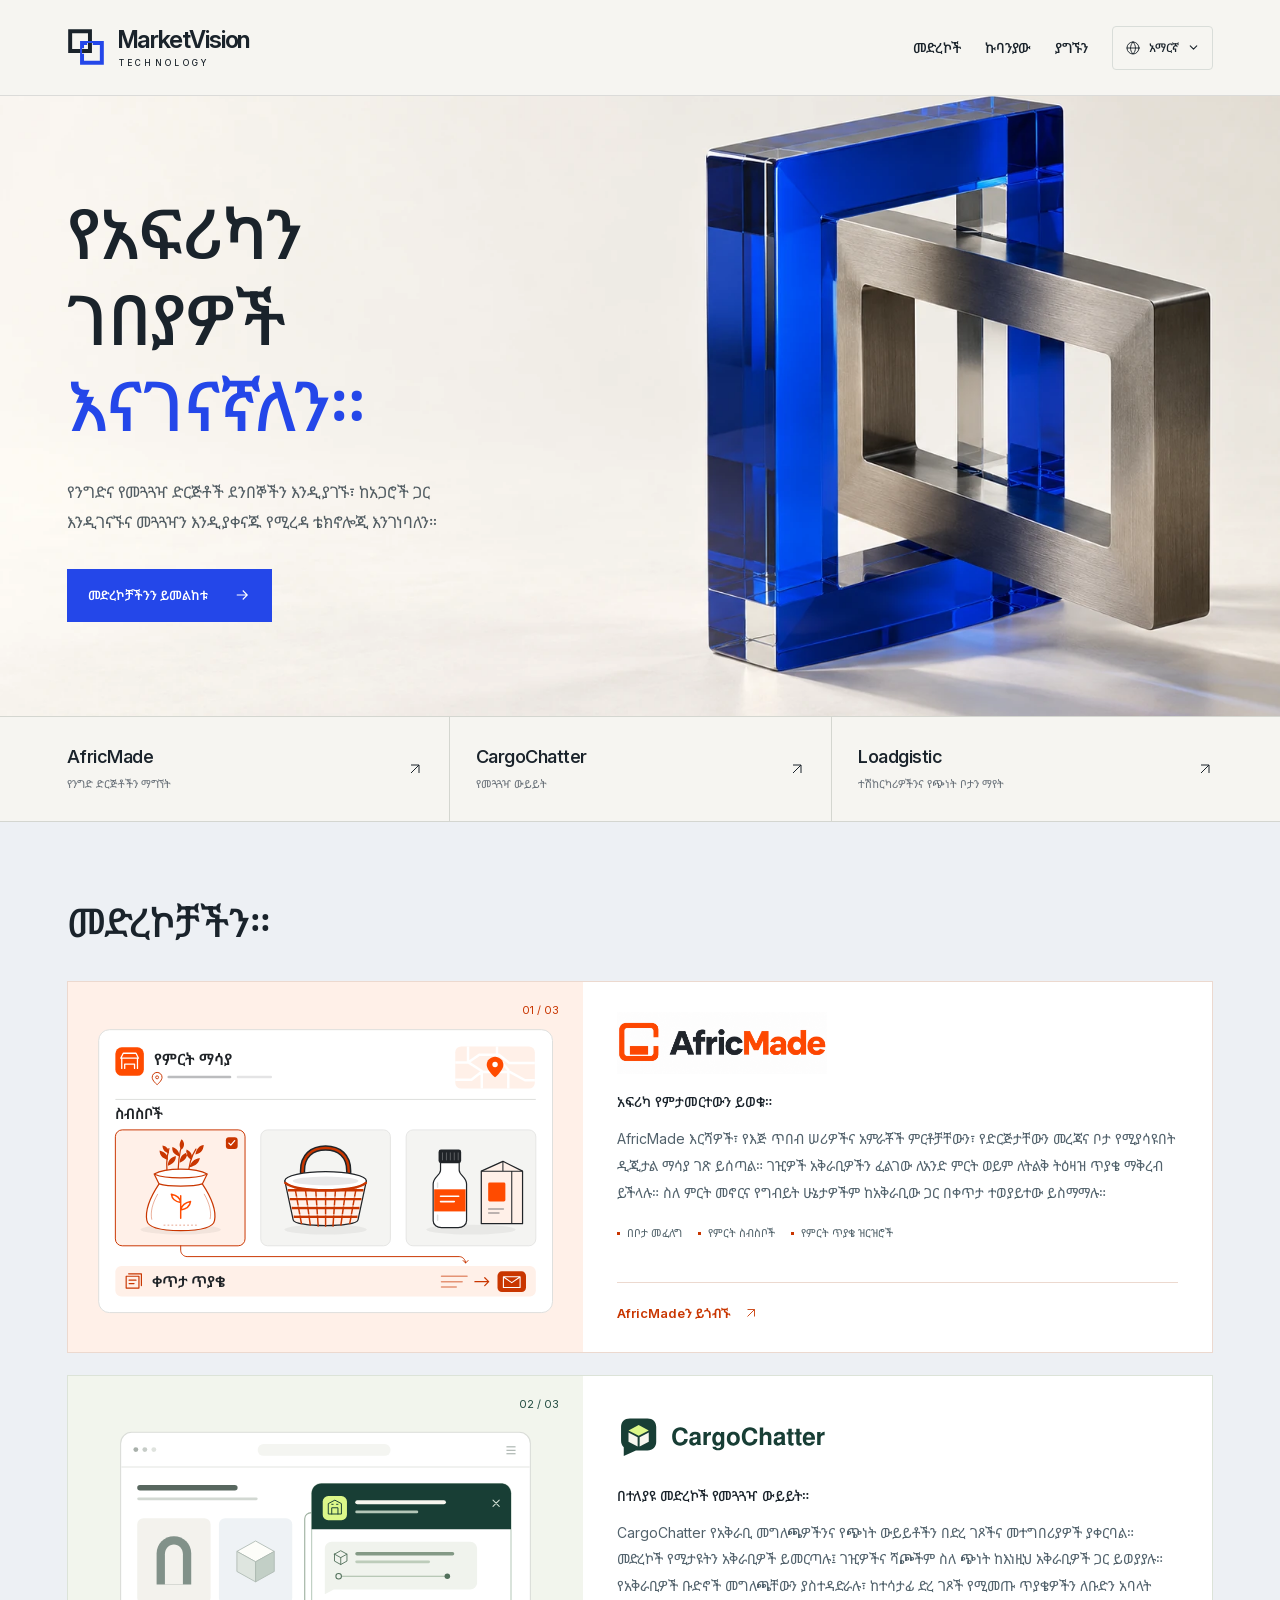
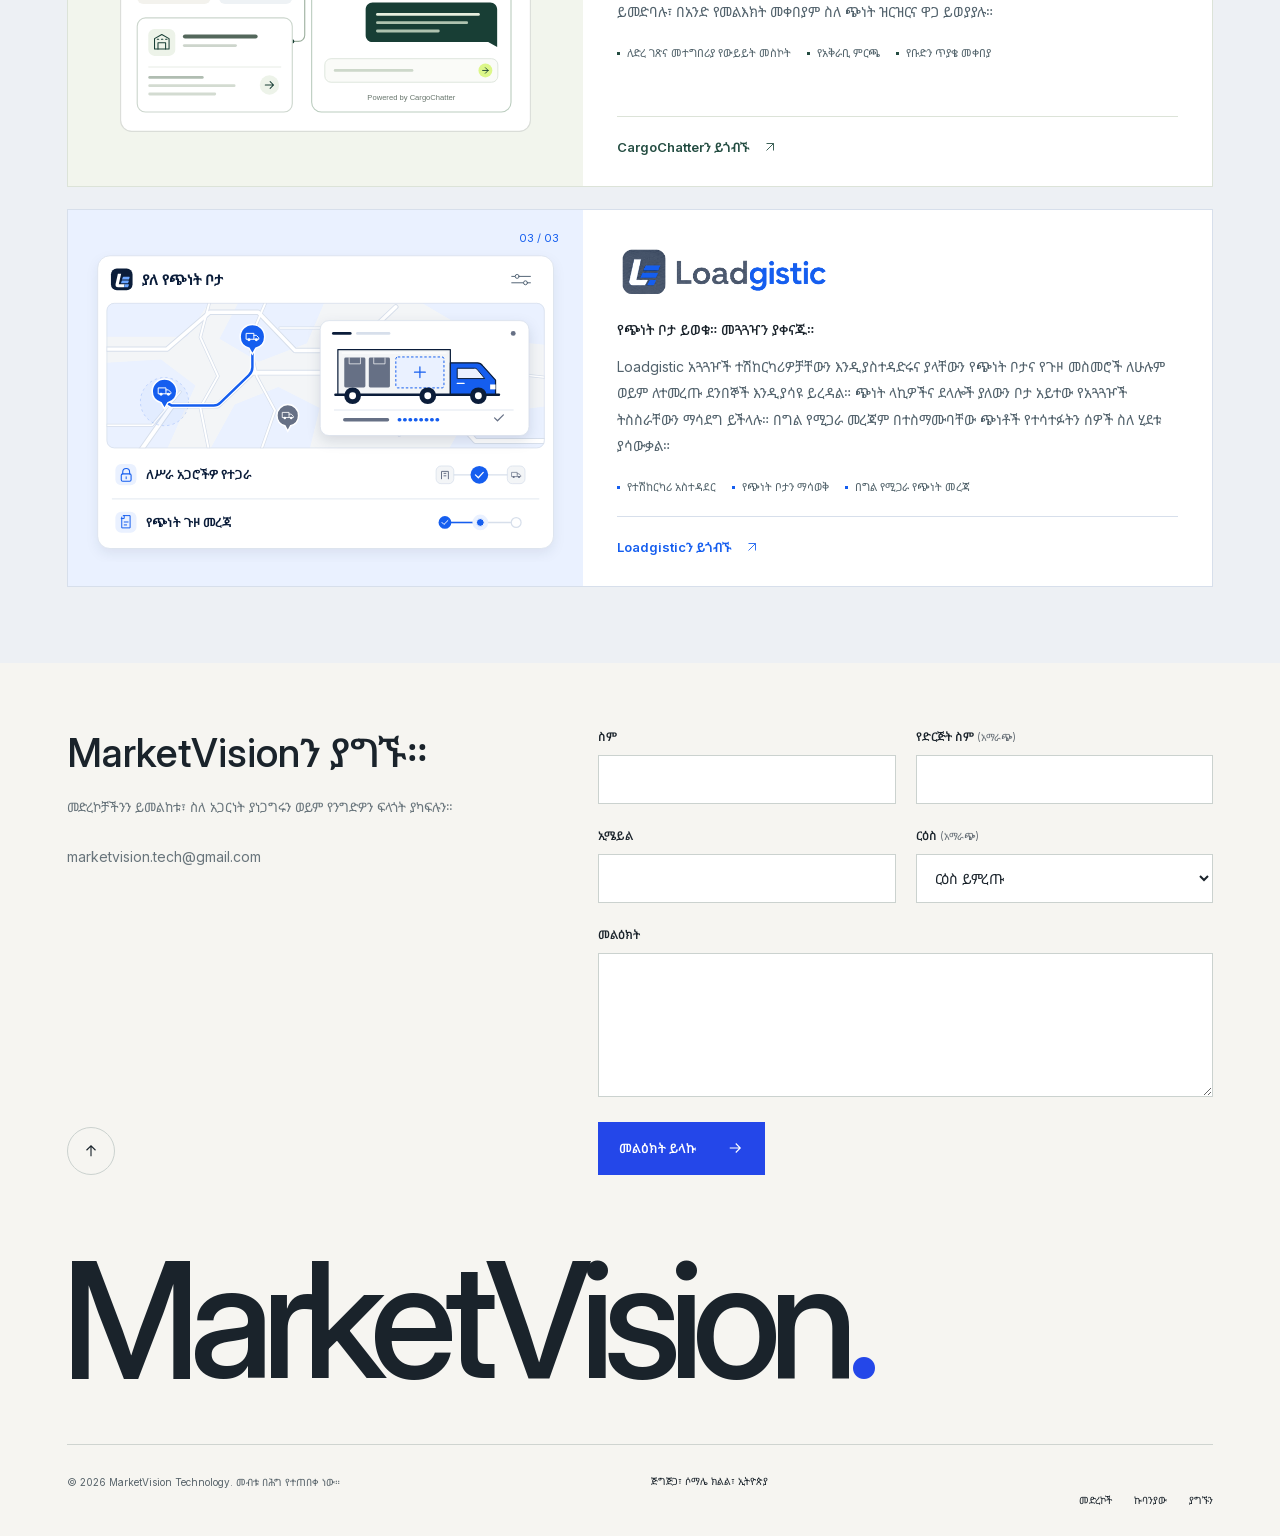
==== commit 37a69d62: "Refocus the MarketVision homepage and add localized Company pages Move company background and the br" ====
--- a/am/index.html
+++ b/am/index.html
@@ -5,19 +5,19 @@
   <meta name="viewport" content="width=device-width, initial-scale=1">
   <meta name="theme-color" content="#f6f5f1">
   <title>MarketVision Technology — የአፍሪካን ገበያዎች እናገናኛለን</title>
-  <meta name="description" content="MarketVision የAfricMade፣ CargoChatter እና Loadgistic ባለቤትና አስተዳዳሪ ነው። መድረኮቹ በአፍሪካ ንግድ ውስጥ ድርጅቶችን ማግኘት፣ ስለ መጓጓዣ መወያየትና የጭነት አቅምን ማወቅ ያስችላሉ።">
+  <meta name="description" content="MarketVision ለአፍሪካ ንግድና መጓጓዣ ቴክኖሎጂ ይገነባል። የAfricMade፣ CargoChatter እና Loadgistic መድረኮችን ይመልከቱ።">
   <meta property="og:type" content="website">
   <meta property="og:title" content="MarketVision Technology — የአፍሪካን ገበያዎች እናገናኛለን">
-  <meta property="og:description" content="MarketVision የAfricMade፣ CargoChatter እና Loadgistic ባለቤትና አስተዳዳሪ ነው። መድረኮቹ በአፍሪካ ንግድ ውስጥ ድርጅቶችን ማግኘት፣ ስለ መጓጓዣ መወያየትና የጭነት አቅምን ማወቅ ያስችላሉ።">
+  <meta property="og:description" content="MarketVision ለአፍሪካ ንግድና መጓጓዣ ቴክኖሎጂ ይገነባል። የAfricMade፣ CargoChatter እና Loadgistic መድረኮችን ይመልከቱ።">
   <meta property="og:url" content="https://marketvisiontech.com/am/">
   <meta property="og:image" content="https://marketvisiontech.com/assets/marketvision-connect.webp">
   <meta property="og:image:alt" content="እርስ በርስ የተጣመሩ ሰማያዊና የብረት ፍሬሞች">
   <link rel="canonical" href="https://marketvisiontech.com/am/">
   <link rel="icon" type="image/svg+xml" href="../assets/mark.svg">
   <link rel="preload" href="../assets/inter-variable.woff2" as="font" type="font/woff2" crossorigin>
-  <link rel="stylesheet" href="../styles.css?v=20261028-concise-portfolio">
-  <script type="application/json" id="site-copy">{"nav.open": "ማውጫውን ይክፈቱ", "nav.close": "ማውጫውን ይዝጉ", "validation.required": "እባክዎ ይህን ክፍል ይሙሉ።", "validation.email": "እባክዎ ትክክለኛ የኢሜይል አድራሻ ያስገቡ።", "validation.invalid": "እባክዎ እዚህ ያስገቡትን መረጃ ያረጋግጡ።", "validation.tooLong": "እባክዎ ያስገቡትን ጽሑፍ ያሳጥሩ።", "form.check": "እባክዎ ምልክት የተደረገባቸውን ክፍሎች ያረጋግጡ።", "form.sendingButton": "እየተላከ ነው…", "form.unavailable": "ቅጹ ለጊዜው አይሠራም። እባክዎ ቆይተው ይሞክሩ።", "form.refreshError": "መልዕክትዎን መላክ አልቻልንም። እባክዎ ገጹን እንደገና ከፍተው ይሞክሩ።", "form.sending": "መልዕክትዎ እየተላከ ነው…", "form.rejected": "መልዕክትዎ አልተላከም። የጻፉት አሁንም በቅጹ ውስጥ አለ። እባክዎ እንደገና ይሞክሩ።", "form.success": "እናመሰግናለን። መልዕክትዎ ተልኳል።", "form.timeout": "መልዕክትዎ ተልኮ እንደሆነ ማረጋገጥ አልቻልንም። የጻፉት አሁንም በቅጹ ውስጥ አለ። እባክዎ ቆይተው ይሞክሩ።", "form.error": "መልዕክትዎ ተልኮ እንደሆነ ማረጋገጥ አልቻልንም። የጻፉት አሁንም በቅጹ ውስጥ አለ። እባክዎ እንደገና ይሞክሩ።", "form.send": "መልዕክት ይላኩ", "nav.perspective": "አመለካከታችን"}</script><script src="../languages.js?v=20261028-concise-portfolio" defer></script><script src="../script.js?v=20261028-concise-portfolio" defer></script>
-<meta property="og:locale" content="am_ET"><link rel="alternate" hreflang="en" href="https://marketvisiontech.com/"><meta property="og:locale:alternate" content="en_US"><link rel="alternate" hreflang="am" href="https://marketvisiontech.com/am/"><link rel="alternate" hreflang="om" href="https://marketvisiontech.com/om/"><meta property="og:locale:alternate" content="om_ET"><link rel="alternate" hreflang="so" href="https://marketvisiontech.com/so/"><meta property="og:locale:alternate" content="so_ET"><link rel="alternate" hreflang="x-default" href="https://marketvisiontech.com/"><link rel="stylesheet" href="../languages.css?v=20261028-concise-portfolio"><link rel="preload" href="../assets/noto-sans-ethiopic.woff" as="font" type="font/woff" crossorigin=""></head>
+  <link rel="stylesheet" href="../styles.css?v=20261029-company-portfolio">
+  <script type="application/json" id="site-copy">{"nav.open": "ማውጫውን ይክፈቱ", "nav.close": "ማውጫውን ይዝጉ", "validation.required": "እባክዎ ይህን ክፍል ይሙሉ።", "validation.email": "እባክዎ ትክክለኛ የኢሜይል አድራሻ ያስገቡ።", "validation.invalid": "እባክዎ እዚህ ያስገቡትን መረጃ ያረጋግጡ።", "validation.tooLong": "እባክዎ ያስገቡትን ጽሑፍ ያሳጥሩ።", "form.check": "እባክዎ ምልክት የተደረገባቸውን ክፍሎች ያረጋግጡ።", "form.sendingButton": "እየተላከ ነው…", "form.unavailable": "ቅጹ ለጊዜው አይሠራም። እባክዎ ቆይተው ይሞክሩ።", "form.refreshError": "መልዕክትዎን መላክ አልቻልንም። እባክዎ ገጹን እንደገና ከፍተው ይሞክሩ።", "form.sending": "መልዕክትዎ እየተላከ ነው…", "form.rejected": "መልዕክትዎ አልተላከም። የጻፉት አሁንም በቅጹ ውስጥ አለ። እባክዎ እንደገና ይሞክሩ።", "form.success": "እናመሰግናለን። መልዕክትዎ ተልኳል።", "form.timeout": "መልዕክትዎ ተልኮ እንደሆነ ማረጋገጥ አልቻልንም። የጻፉት አሁንም በቅጹ ውስጥ አለ። እባክዎ ቆይተው ይሞክሩ።", "form.error": "መልዕክትዎ ተልኮ እንደሆነ ማረጋገጥ አልቻልንም። የጻፉት አሁንም በቅጹ ውስጥ አለ። እባክዎ እንደገና ይሞክሩ።", "form.send": "መልዕክት ይላኩ"}</script><script src="../languages.js?v=20261029-company-portfolio" defer></script><script src="../script.js?v=20261029-company-portfolio" defer></script>
+<meta property="og:locale" content="am_ET"><link rel="alternate" hreflang="en" href="https://marketvisiontech.com/"><meta property="og:locale:alternate" content="en_US"><link rel="alternate" hreflang="am" href="https://marketvisiontech.com/am/"><link rel="alternate" hreflang="om" href="https://marketvisiontech.com/om/"><meta property="og:locale:alternate" content="om_ET"><link rel="alternate" hreflang="so" href="https://marketvisiontech.com/so/"><meta property="og:locale:alternate" content="so_ET"><link rel="alternate" hreflang="x-default" href="https://marketvisiontech.com/"><link rel="stylesheet" href="../languages.css?v=20261029-company-portfolio"><link rel="preload" href="../assets/noto-sans-ethiopic.woff" as="font" type="font/woff" crossorigin=""></head>
 <body>
   <a class="skip-link" href="#main">ወደ ዋናው ይዘት ይሂዱ</a>
   <header class="site-header">
@@ -27,8 +27,7 @@
         <span class="brand-type" lang="en">MarketVision<span>TECHNOLOGY</span></span>
       </a>
       <nav class="primary-nav" id="primary-nav" aria-label="ዋና ማውጫ">
-        <a href="#company">ኩባንያው</a><a href="#platforms">መድረኮቻችን</a><a href="#perspective">አመለካከታችን</a><a href="#contact">ያግኙን</a>
-      </nav>
+        <a href="#platforms">መድረኮች</a><a href="../am/company/">ኩባንያው</a><a href="#contact">ያግኙን</a></nav>
     <details class="language-switcher" data-language-switcher>
       <summary aria-label="ቋንቋ ይምረጡ: አማርኛ"><svg class="language-globe" viewbox="0 0 24 24" fill="none" aria-hidden="true"><circle cx="12" cy="12" r="9"></circle><path d="M3 12h18M12 3c5 5 5 13 0 18-5-5-5-13 0-18Z"></path></svg><span class="language-current" lang="am">አማርኛ</span><svg class="language-chevron" viewbox="0 0 16 16" fill="none" aria-hidden="true"><path d="m4 6 4 4 4-4"></path></svg></summary>
       <div class="language-options" aria-label="ቋንቋ ይምረጡ"><a href="../" lang="en" hreflang="en" data-language-link="en"><span>English</span><svg viewbox="0 0 20 20" fill="none" aria-hidden="true"><path d="m4 10 4 4 8-8"></path></svg></a><a href="../am/" lang="am" hreflang="am" data-language-link="am" aria-current="page"><span>አማርኛ</span><svg viewbox="0 0 20 20" fill="none" aria-hidden="true"><path d="m4 10 4 4 8-8"></path></svg></a><a href="../om/" lang="om" hreflang="om" data-language-link="om"><span>Afaan Oromoo</span><svg viewbox="0 0 20 20" fill="none" aria-hidden="true"><path d="m4 10 4 4 8-8"></path></svg></a><a href="../so/" lang="so" hreflang="so" data-language-link="so"><span>Soomaali</span><svg viewbox="0 0 20 20" fill="none" aria-hidden="true"><path d="m4 10 4 4 8-8"></path></svg></a></div>
@@ -42,7 +41,7 @@
       <div class="wrap hero-inner">
         <div class="hero-copy">
           <h1 id="hero-title">የአፍሪካን<br>ገበያዎች<br><span>እናገናኛለን።</span></h1>
-          <p class="hero-description">የአፍሪካ ድርጅቶች እንዲታወቁ፣ ከመጓጓዣ አቅራቢዎች ጋር እንዲገናኙና ያለውን የጭነት ቦታ እንዲያዩ የሚረዱ መድረኮችን እንገነባለን፣ እናስተዳድራለን።</p>
+          <p class="hero-description">የንግድና የመጓጓዣ ድርጅቶች ደንበኞችን እንዲያገኙ፣ ከአጋሮች ጋር እንዲገናኙና መጓጓዣን እንዲያቀናጁ የሚረዳ ቴክኖሎጂ እንገነባለን።</p>
           <div class="hero-actions">
             <a class="button button-blue" href="#platforms">መድረኮቻችንን ይመልከቱ <svg aria-hidden="true" viewbox="0 0 24 24"><path d="M5 12h14M13 6l6 6-6 6"></path></svg></a>
             </div>
@@ -57,25 +56,12 @@
         </div>
       </nav>
     </section>
-    <section class="company-section section-space" id="company" aria-labelledby="vision-title">
-      <span id="vision" class="section-anchor" aria-hidden="true"></span>
-      <div class="wrap company-grid">
-        <div class="company-heading">
-          <h2 id="vision-title">ራሳቸውን የቻሉ መድረኮች።<br><span class="muted-heading">የጋራ ራዕይ።</span></h2>
-        </div>
-        <div class="company-copy">
-          <p class="company-intro">አምራቹ ገዢ፣ የመጓጓዣ አቅራቢው ደንበኛ ይፈልጋል። የመጓጓዣ ቡድኑም ያለውን የጭነት ቦታ ማሳየት ይፈልጋል። መድረኮቻችንን በእነዚህ ተጨባጭ ፍላጎቶች ዙሪያ እንገነባለን።</p>
-          <p class="company-role">MarketVision የሚገነባቸውና የሚያስተዳድራቸው መድረኮች ባለቤት ነው። እያንዳንዱ መድረክ ራሱን ችሎ ይሠራል፤ ሁሉም ጠቃሚ መረጃና የንግድ ግንኙነትን ተደራሽ ያደርጋሉ።</p>
-        </div>
-      </div>
-    </section>
     <section class="platforms section-space" id="platforms" aria-labelledby="platforms-title">
       <div class="wrap">
         <div class="section-heading">
 <div>
 <h2 id="platforms-title">መድረኮቻችን።</h2>
 </div>
-<p>ሦስት መድረኮች፣ የተለያዩ ዓላማዎች። ለንግድዎ የሚስማማውን ይጠቀሙ።</p>
 </div>
         <div class="platform-collection">
           <article id="africmade" class="platform platform-africmade">
@@ -181,7 +167,7 @@
           <div class="platform-content">
             <div class="platform-title"><h3 id="cargochatter-name"><img class="platform-logo" src="../assets/cargochatter-logo.svg" width="311" height="64" loading="lazy" alt="CargoChatter"></h3></div>
             <p class="platform-subtitle">በተለያዩ መድረኮች የመጓጓዣ ውይይት።</p>
-            <p>CargoChatter የመጓጓዣ አቅራቢዎችን መግለጫና የጭነት ውይይት በድረ ገጾችና መተግበሪያዎች ያቀርባል። የመድረኩ አስተዳዳሪዎች የሚታዩትን አቅራቢዎች ይመርጣሉ፤ ገዢዎችና ሻጮች ስለ ጭነት ከእነዚህ አቅራቢዎች ጋር ይወያያሉ። አቅራቢዎች መግለጫቸውን ያስተዳድራሉ፣ ጥያቄዎችን ለቡድናቸው ይመድባሉ፣ ከተሳታፊ ድረ ገጾች ለሚመጡ ጥያቄዎችም ይመልሳሉ። ዋጋና አገልግሎቱን ራሳቸው ይወስናሉ።</p>
+            <p>CargoChatter የአቅራቢ መግለጫዎችንና የጭነት ውይይቶችን በድረ ገጾችና መተግበሪያዎች ያቀርባል። መድረኮች የሚታዩትን አቅራቢዎች ይመርጣሉ፤ ገዢዎችና ሻጮችም ስለ ጭነት ከእነዚህ አቅራቢዎች ጋር ይወያያሉ። የአቅራቢዎች ቡድኖች መግለጫቸውን ያስተዳድራሉ፣ ከተሳታፊ ድረ ገጾች የሚመጡ ጥያቄዎችን ለቡድን አባላት ይመድባሉ፣ በአንድ የመልእክት መቀበያም ስለ ጭነት ዝርዝርና ዋጋ ይወያያሉ።</p>
             <ul class="feature-list" aria-label="በCargoChatter ምን ማድረግ ይቻላል">
 <li>ለድረ ገጽና መተግበሪያ የውይይት መስኮት</li>
 <li>የአቅራቢ ምርጫ</li>
@@ -355,20 +341,7 @@
         </div>
         </div>
     </section>
-    <section class="perspective section-space" id="perspective" aria-labelledby="perspective-title">
-  <div class="wrap perspective-grid">
-    <div class="perspective-heading">
-      <h2 id="perspective-title">ለአፍሪካ ንግድ<br><span class="muted-heading">የበለጠ ምርጫ።</span></h2>
-      <div class="perspective-squares" aria-hidden="true">
-<span></span><span></span>
-</div>
-    </div>
-    <div class="perspective-copy">
-      <p>ገበሬዎች፣ የእጅ ጥበብ ሠሪዎችና አምራቾች ከሚያውቋቸው ሰዎች ባሻገር ደንበኞችን ማግኘት፣ የሚስማሟቸውን መድረኮችና የመጓጓዣ አጋሮች መምረጥ መቻል አለባቸው።</p>
-      <p>ይህን ሰፊ ተደራሽነት ለመፍጠር፣ ተጨባጭ ግንኙነቶችን በደረጃ እየገነባን ነው።</p>
-    </div>
-  </div>
-</section></main>
+    </main>
   <footer class="site-footer" id="contact"><div class="wrap">
     <div class="footer-top has-contact-form">
       <div class="contact-copy">
@@ -416,9 +389,9 @@
 <p>© <span id="copyright-year">2026</span> MarketVision Technology. <span>መብቱ በሕግ የተጠበቀ ነው።</span></p>
 </div>
 <div>
-<span class="footer-label">ቢሮአችን</span><address>ጅግጅጋ፣ ሶማሌ ክልል፣ ኢትዮጵያ</address>
-</div>
-<nav aria-label="የገጹ ግርጌ ማውጫ"><a href="#company">ኩባንያው</a><a href="#platforms">መድረኮቻችን</a><a href="#perspective">አመለካከታችን</a></nav>
+<address>ጅግጅጋ፣ ሶማሌ ክልል፣ ኢትዮጵያ</address>
+</div>
+<nav aria-label="የገጹ ግርጌ ማውጫ"><a href="#platforms">መድረኮች</a><a href="../am/company/">ኩባንያው</a><a href="#contact">ያግኙን</a></nav>
 </div>
   </div></footer>
   <script src="../form-config.js?v=20261023-active"></script>
--- a/styles.css
+++ b/styles.css
@@ -19,6 +19,7 @@
 .primary-nav>a:not(.nav-cta){position:relative;padding:10px 0}
 .primary-nav>a:not(.nav-cta)::after{content:"";position:absolute;bottom:2px;left:0;width:100%;height:1px;background:currentColor;transform:scaleX(0);transform-origin:left;transition:transform .2s}
 .primary-nav>a:hover::after{transform:scaleX(1)}
+.primary-nav>a[aria-current="page"]::after{transform:scaleX(1)}
 .nav-cta{display:flex;align-items:center;justify-content:space-between;gap:28px;padding:15px 18px;border:1px solid var(--ink);margin-left:12px;transition:background .2s,color .2s}
 .nav-cta:hover{background:var(--ink);color:white}
 .nav-cta svg,.button svg,.text-link svg,.external-link svg,.sector-inner svg,.back-top svg{width:18px;height:18px;fill:none;stroke:currentColor;stroke-width:1.5;flex-shrink:0}
@@ -94,15 +95,20 @@
 .external-link{display:inline-flex;align-items:center;gap:13px;font-size:11px;font-weight:600;color:var(--platform-accent)}
 .external-link svg{width:14px;height:14px;transition:transform .2s}.external-link:hover{text-decoration:underline;text-underline-offset:5px}.external-link:hover svg{transform:translate(2px,-2px)}
 
-/* A company perspective, separate from the individual product descriptions. */
-.perspective{background:#fff;border-bottom:1px solid #dde2e4}
-.perspective-copy{padding-top:0;min-width:0}
-.perspective-copy p{font-size:17px;line-height:1.75;margin:0;color:#34434c}
-.perspective-copy p+p{font-size:14px;color:#657079;margin-top:18px}
-.perspective-squares{position:relative;margin-top:28px;width:83px;height:73px}
-.perspective-squares span{position:absolute;width:48px;height:48px;border:7px solid #a6adb6}
-.perspective-squares span:first-child{top:0;left:0;border-color:#9ba4af #c3c9d1 #838d98 #a5aeb8}
-.perspective-squares span:last-child{bottom:0;right:0;border-color:var(--blue)}
+/* Company information has its own page, using the established visual identity. */
+.about-hero{overflow:hidden}
+.about-hero-grid{display:grid;grid-template-columns:minmax(0,1.1fr) minmax(0,.9fr);gap:clamp(28px,4vw,60px);align-items:center;min-height:520px;padding-block:64px}
+.about-introduction{min-width:0;position:relative;z-index:1}
+.about-introduction h1{font-size:clamp(44px,4.7vw,68px);font-weight:520;line-height:1.1;letter-spacing:-.055em;margin:0 0 28px}
+.about-introduction h1>span{color:var(--blue)}
+.about-introduction p{font-size:16px;line-height:1.8;max-width:560px;color:#505b61;margin:0}
+.about-introduction .button{margin-top:29px}
+.about-art{height:390px;min-width:0;overflow:hidden}
+.about-art img{width:100%;height:100%;max-width:none;object-fit:cover;object-position:right center;mix-blend-mode:multiply}
+.about-purpose{background:#fff;border-block:1px solid #dde2e4}
+.about-purpose-grid{display:grid;grid-template-columns:minmax(0,.95fr) minmax(0,1.05fr);gap:clamp(36px,6vw,90px);align-items:start}
+.about-purpose h2{font-size:clamp(34px,3.2vw,46px);line-height:1.2;letter-spacing:-2px}
+.about-purpose p{margin:0;font-size:17px;line-height:1.8;color:#34434c}
 
 /* Contact and corporate footer. */
 .site-footer{padding-block:65px 29px}.footer-top{display:flex;align-items:center;justify-content:space-between;margin-bottom:57px}
@@ -147,6 +153,7 @@
   .has-contact-form>.back-top{align-self:start}.has-contact-form .contact-copy h2{padding-right:0}.contact-form-panel{max-width:680px}
 }
 @media(max-width:800px){
+  .about-hero-grid{grid-template-columns:1fr;gap:28px;padding-block:48px}.about-introduction{max-width:620px}.about-art{height:280px;max-width:480px;width:100%;justify-self:end}.about-purpose-grid{grid-template-columns:1fr;gap:26px}.about-purpose p{max-width:680px}
   .hero-inner{min-height:550px;padding-top:45px;padding-bottom:45px}.hero h1{font-size:65px;letter-spacing:-4px}.hero-copy{width:65%}
   .eyebrow{font-size:8px;letter-spacing:.7px;gap:8px}.hero-description{max-width:330px;font-size:14px}.hero-art{object-position:39% center;opacity:.9}
   .hero-caption{gap:18px;letter-spacing:.7px;font-size:6px}
@@ -161,6 +168,7 @@
 }
 @media(max-width:600px){
   :root{--gutter:24px}
+  .about-hero-grid{padding-block:38px 28px;gap:22px}.about-introduction h1{font-size:clamp(38px,10.5vw,52px);line-height:1.13;margin-bottom:24px}.about-introduction p{font-size:15px}.about-art{height:220px;max-width:380px}.about-purpose h2{font-size:32px;letter-spacing:-1.5px}.about-purpose p{font-size:16px;line-height:1.85}
   .hero-inner{min-height:0;padding-top:34px;padding-bottom:250px}.hero-copy{width:100%;max-width:100%}.eyebrow{font-size:8px;letter-spacing:.8px;margin-bottom:24px}
   .hero h1{font-size:clamp(43px,13.3vw,64px);line-height:1.04;letter-spacing:-.06em;margin-bottom:24px}.hero-description{max-width:370px;font-size:15px;line-height:1.8}
   .hero-actions{margin-top:25px;gap:20px;flex-direction:row;flex-wrap:wrap;align-items:center}.button{padding:16px 18px;font-size:11px;min-height:49px;gap:16px}.hero-actions .text-link{font-size:11px;padding-block:9px;gap:6px}.text-link svg{width:15px;height:15px}
--- a/languages.css
+++ b/languages.css
@@ -117,3 +117,10 @@
 
 html[lang="am"] :is(.company-heading h2,.perspective-heading h2) { letter-spacing:0; line-height:1.4; }
 html:not([lang="en"]) .portfolio-index small { font-size:11px; }
+
+html[lang="am"] .about-introduction h1 { font-size:clamp(42px,4.3vw,62px);letter-spacing:0;line-height:1.3; }
+html[lang="am"] .about-purpose h2 { letter-spacing:0;line-height:1.35; }
+@media (max-width:600px) {
+  html[lang="am"] .about-introduction h1 { font-size:clamp(35px,9.7vw,49px); }
+  html[lang="am"] .about-purpose h2 { font-size:30px; }
+}
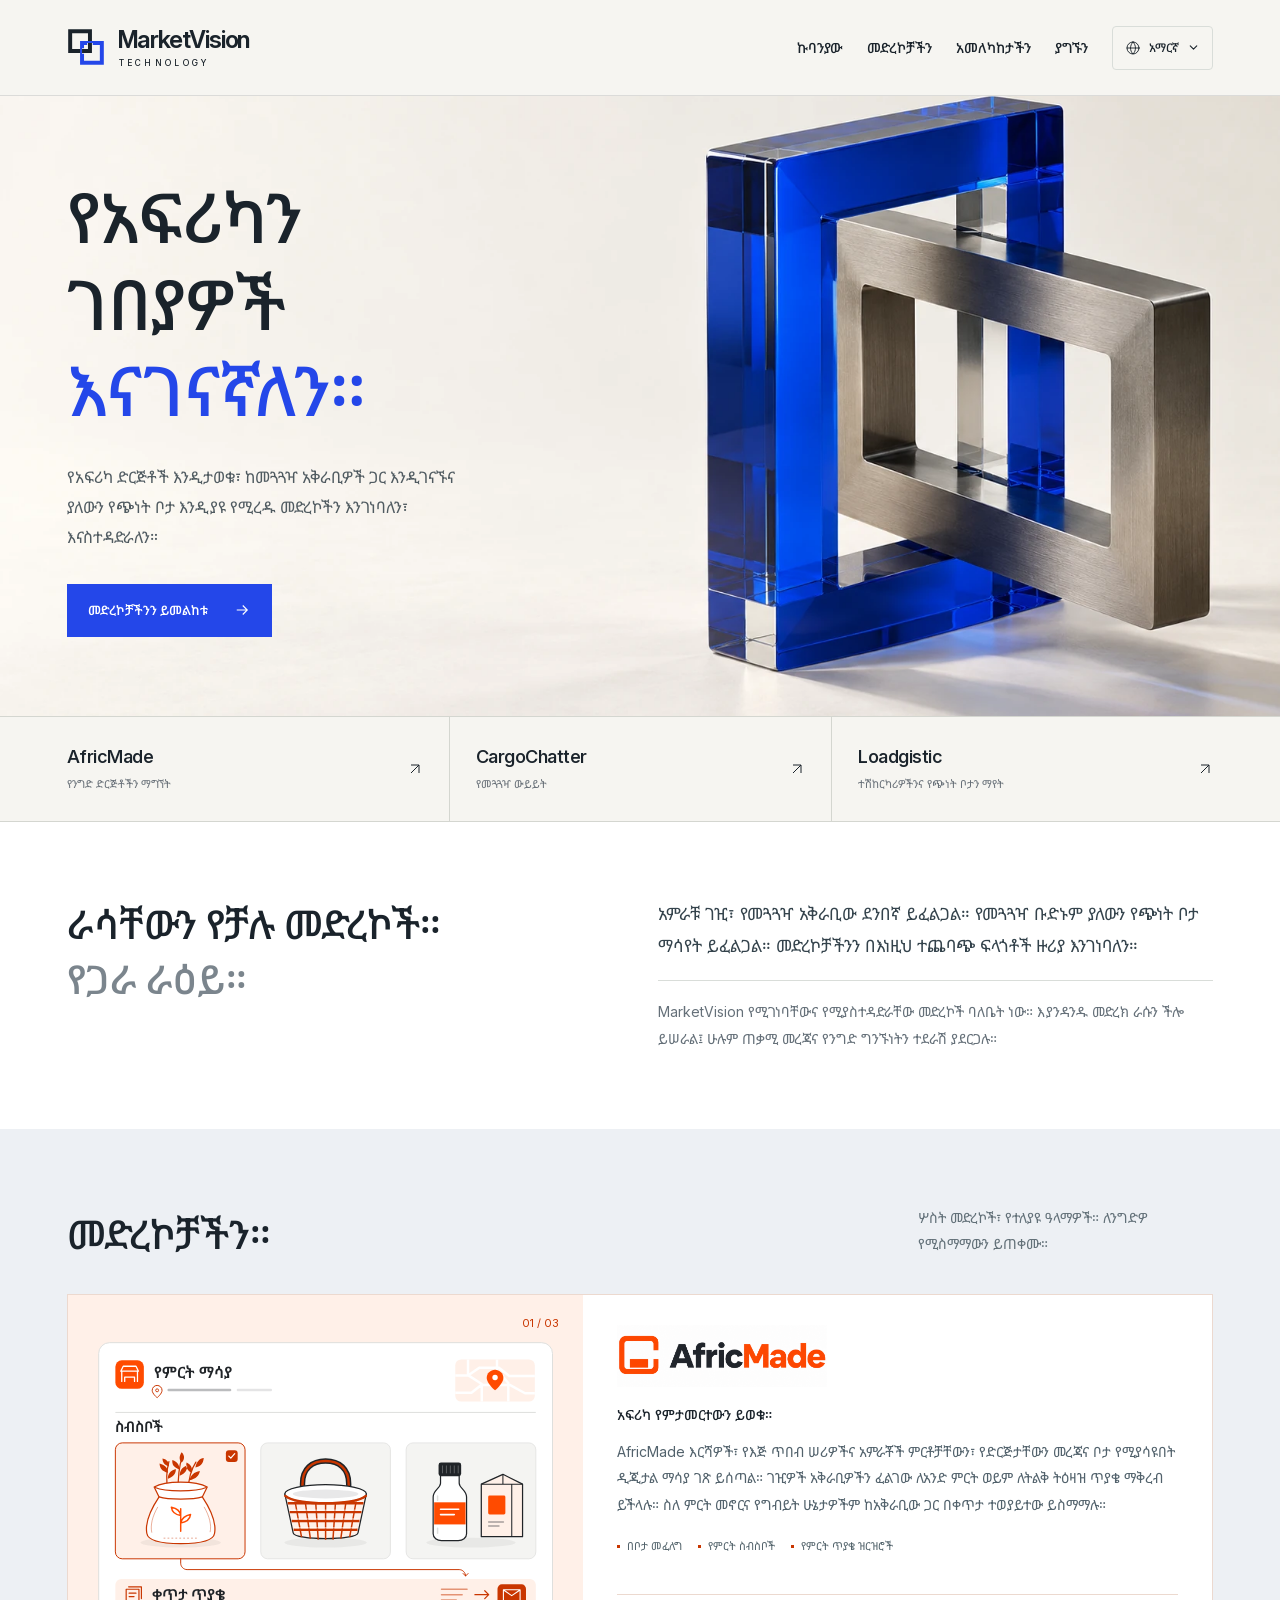
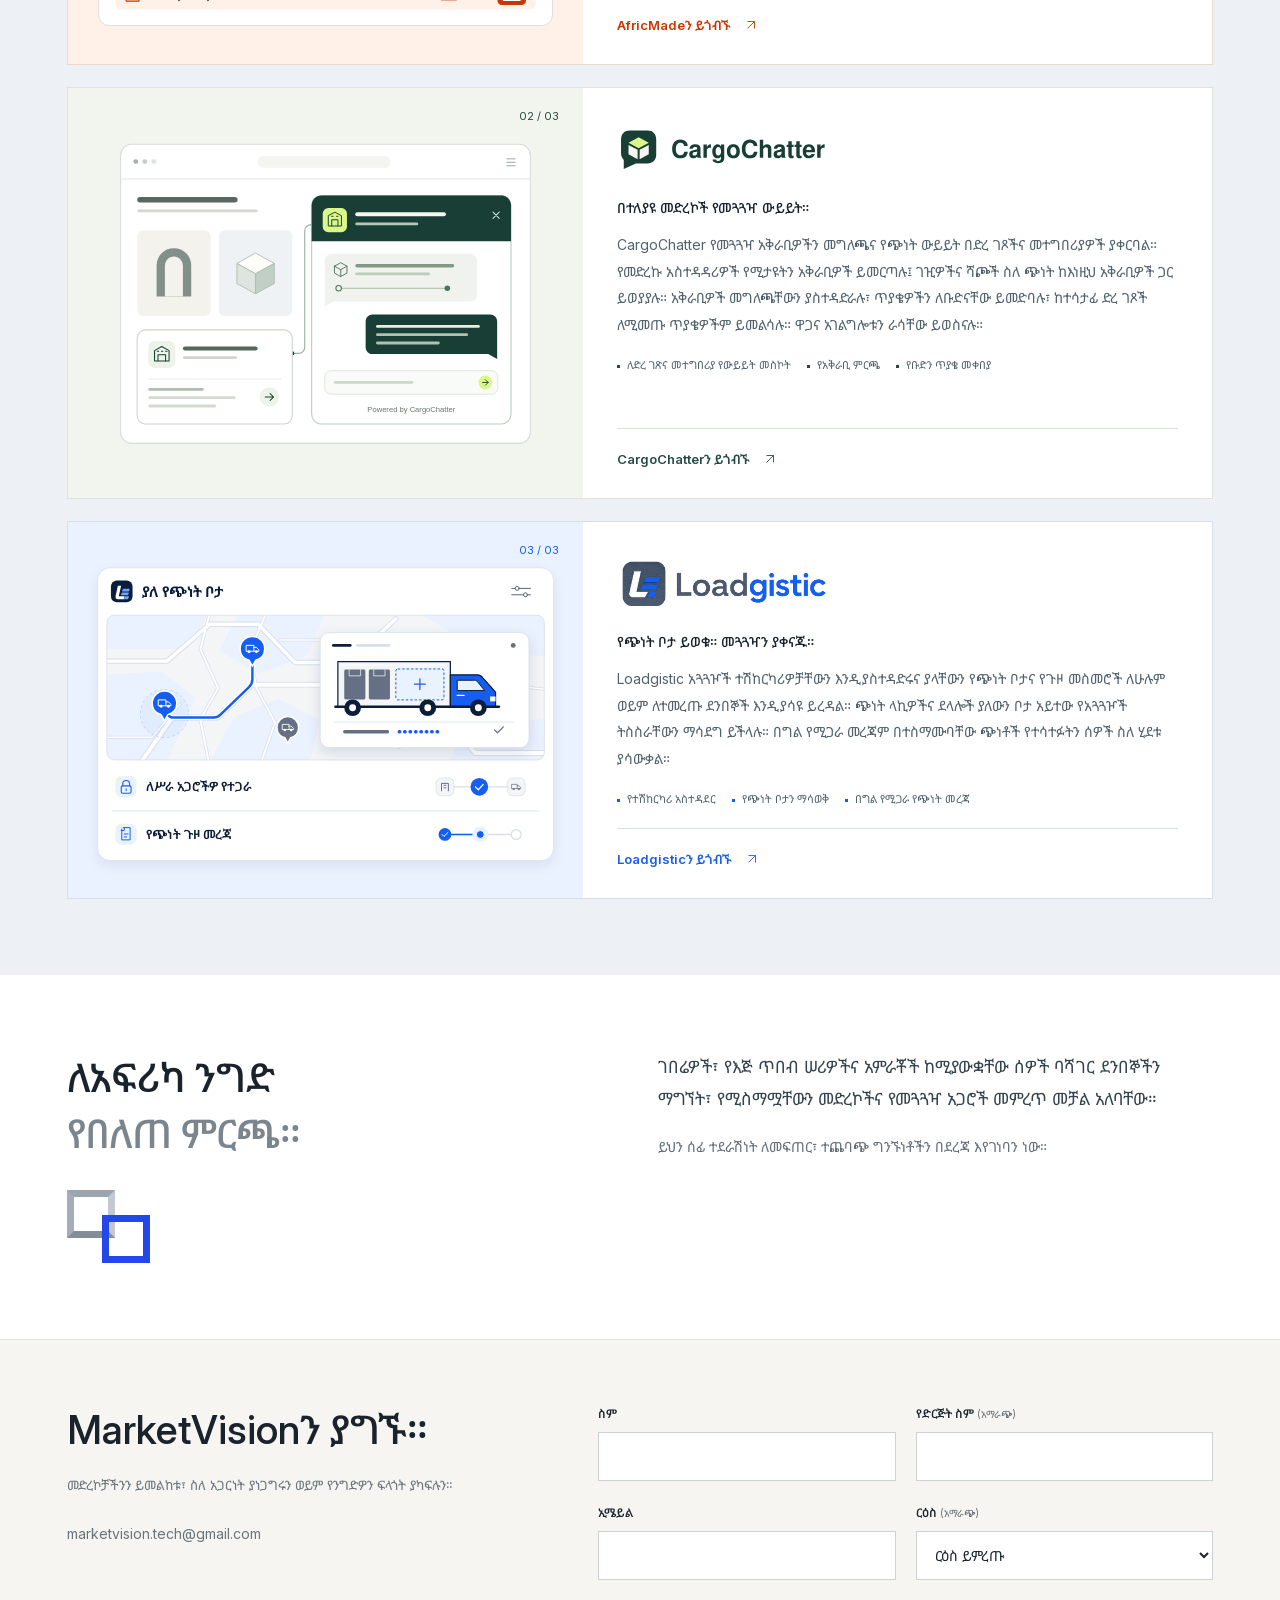
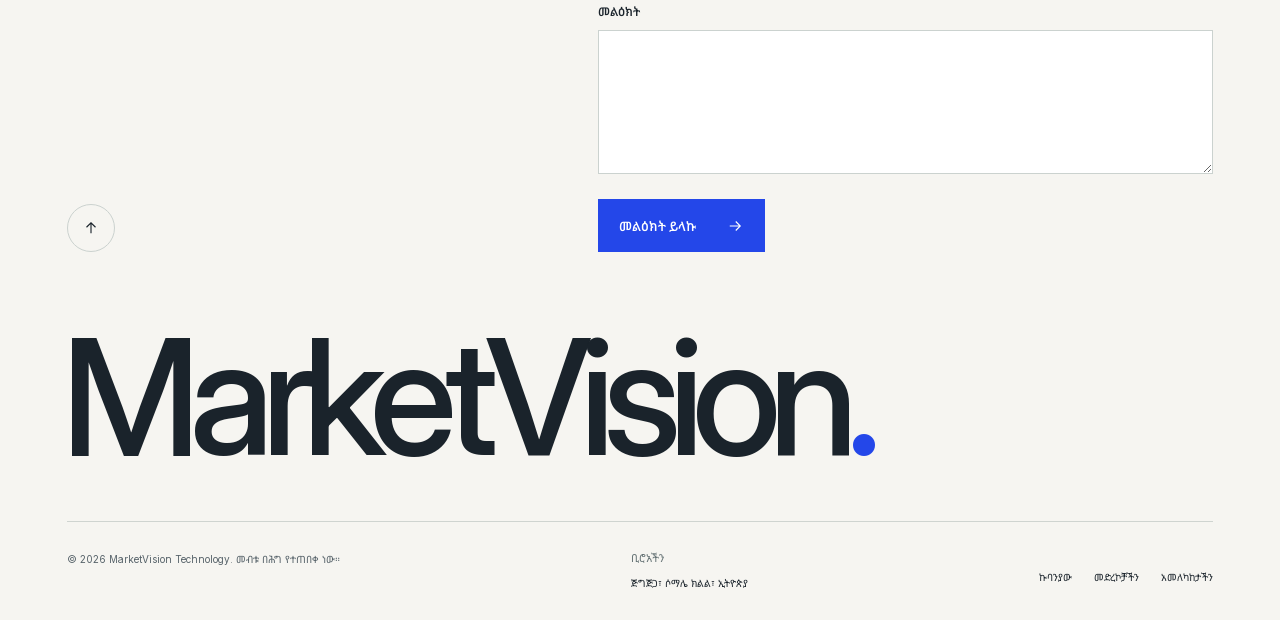
==== commit 06ebfe36: "Revert the MarketVision company-page revision Restore the exact site content from 3bc1b1fb241d1baad6" ====
--- a/am/index.html
+++ b/am/index.html
@@ -5,19 +5,19 @@
   <meta name="viewport" content="width=device-width, initial-scale=1">
   <meta name="theme-color" content="#f6f5f1">
   <title>MarketVision Technology — የአፍሪካን ገበያዎች እናገናኛለን</title>
-  <meta name="description" content="MarketVision ለአፍሪካ ንግድና መጓጓዣ ቴክኖሎጂ ይገነባል። የAfricMade፣ CargoChatter እና Loadgistic መድረኮችን ይመልከቱ።">
+  <meta name="description" content="MarketVision የAfricMade፣ CargoChatter እና Loadgistic ባለቤትና አስተዳዳሪ ነው። መድረኮቹ በአፍሪካ ንግድ ውስጥ ድርጅቶችን ማግኘት፣ ስለ መጓጓዣ መወያየትና የጭነት አቅምን ማወቅ ያስችላሉ።">
   <meta property="og:type" content="website">
   <meta property="og:title" content="MarketVision Technology — የአፍሪካን ገበያዎች እናገናኛለን">
-  <meta property="og:description" content="MarketVision ለአፍሪካ ንግድና መጓጓዣ ቴክኖሎጂ ይገነባል። የAfricMade፣ CargoChatter እና Loadgistic መድረኮችን ይመልከቱ።">
+  <meta property="og:description" content="MarketVision የAfricMade፣ CargoChatter እና Loadgistic ባለቤትና አስተዳዳሪ ነው። መድረኮቹ በአፍሪካ ንግድ ውስጥ ድርጅቶችን ማግኘት፣ ስለ መጓጓዣ መወያየትና የጭነት አቅምን ማወቅ ያስችላሉ።">
   <meta property="og:url" content="https://marketvisiontech.com/am/">
   <meta property="og:image" content="https://marketvisiontech.com/assets/marketvision-connect.webp">
   <meta property="og:image:alt" content="እርስ በርስ የተጣመሩ ሰማያዊና የብረት ፍሬሞች">
   <link rel="canonical" href="https://marketvisiontech.com/am/">
   <link rel="icon" type="image/svg+xml" href="../assets/mark.svg">
   <link rel="preload" href="../assets/inter-variable.woff2" as="font" type="font/woff2" crossorigin>
-  <link rel="stylesheet" href="../styles.css?v=20261029-company-portfolio">
-  <script type="application/json" id="site-copy">{"nav.open": "ማውጫውን ይክፈቱ", "nav.close": "ማውጫውን ይዝጉ", "validation.required": "እባክዎ ይህን ክፍል ይሙሉ።", "validation.email": "እባክዎ ትክክለኛ የኢሜይል አድራሻ ያስገቡ።", "validation.invalid": "እባክዎ እዚህ ያስገቡትን መረጃ ያረጋግጡ።", "validation.tooLong": "እባክዎ ያስገቡትን ጽሑፍ ያሳጥሩ።", "form.check": "እባክዎ ምልክት የተደረገባቸውን ክፍሎች ያረጋግጡ።", "form.sendingButton": "እየተላከ ነው…", "form.unavailable": "ቅጹ ለጊዜው አይሠራም። እባክዎ ቆይተው ይሞክሩ።", "form.refreshError": "መልዕክትዎን መላክ አልቻልንም። እባክዎ ገጹን እንደገና ከፍተው ይሞክሩ።", "form.sending": "መልዕክትዎ እየተላከ ነው…", "form.rejected": "መልዕክትዎ አልተላከም። የጻፉት አሁንም በቅጹ ውስጥ አለ። እባክዎ እንደገና ይሞክሩ።", "form.success": "እናመሰግናለን። መልዕክትዎ ተልኳል።", "form.timeout": "መልዕክትዎ ተልኮ እንደሆነ ማረጋገጥ አልቻልንም። የጻፉት አሁንም በቅጹ ውስጥ አለ። እባክዎ ቆይተው ይሞክሩ።", "form.error": "መልዕክትዎ ተልኮ እንደሆነ ማረጋገጥ አልቻልንም። የጻፉት አሁንም በቅጹ ውስጥ አለ። እባክዎ እንደገና ይሞክሩ።", "form.send": "መልዕክት ይላኩ"}</script><script src="../languages.js?v=20261029-company-portfolio" defer></script><script src="../script.js?v=20261029-company-portfolio" defer></script>
-<meta property="og:locale" content="am_ET"><link rel="alternate" hreflang="en" href="https://marketvisiontech.com/"><meta property="og:locale:alternate" content="en_US"><link rel="alternate" hreflang="am" href="https://marketvisiontech.com/am/"><link rel="alternate" hreflang="om" href="https://marketvisiontech.com/om/"><meta property="og:locale:alternate" content="om_ET"><link rel="alternate" hreflang="so" href="https://marketvisiontech.com/so/"><meta property="og:locale:alternate" content="so_ET"><link rel="alternate" hreflang="x-default" href="https://marketvisiontech.com/"><link rel="stylesheet" href="../languages.css?v=20261029-company-portfolio"><link rel="preload" href="../assets/noto-sans-ethiopic.woff" as="font" type="font/woff" crossorigin=""></head>
+  <link rel="stylesheet" href="../styles.css?v=20261028-concise-portfolio">
+  <script type="application/json" id="site-copy">{"nav.open": "ማውጫውን ይክፈቱ", "nav.close": "ማውጫውን ይዝጉ", "validation.required": "እባክዎ ይህን ክፍል ይሙሉ።", "validation.email": "እባክዎ ትክክለኛ የኢሜይል አድራሻ ያስገቡ።", "validation.invalid": "እባክዎ እዚህ ያስገቡትን መረጃ ያረጋግጡ።", "validation.tooLong": "እባክዎ ያስገቡትን ጽሑፍ ያሳጥሩ።", "form.check": "እባክዎ ምልክት የተደረገባቸውን ክፍሎች ያረጋግጡ።", "form.sendingButton": "እየተላከ ነው…", "form.unavailable": "ቅጹ ለጊዜው አይሠራም። እባክዎ ቆይተው ይሞክሩ።", "form.refreshError": "መልዕክትዎን መላክ አልቻልንም። እባክዎ ገጹን እንደገና ከፍተው ይሞክሩ።", "form.sending": "መልዕክትዎ እየተላከ ነው…", "form.rejected": "መልዕክትዎ አልተላከም። የጻፉት አሁንም በቅጹ ውስጥ አለ። እባክዎ እንደገና ይሞክሩ።", "form.success": "እናመሰግናለን። መልዕክትዎ ተልኳል።", "form.timeout": "መልዕክትዎ ተልኮ እንደሆነ ማረጋገጥ አልቻልንም። የጻፉት አሁንም በቅጹ ውስጥ አለ። እባክዎ ቆይተው ይሞክሩ።", "form.error": "መልዕክትዎ ተልኮ እንደሆነ ማረጋገጥ አልቻልንም። የጻፉት አሁንም በቅጹ ውስጥ አለ። እባክዎ እንደገና ይሞክሩ።", "form.send": "መልዕክት ይላኩ", "nav.perspective": "አመለካከታችን"}</script><script src="../languages.js?v=20261028-concise-portfolio" defer></script><script src="../script.js?v=20261028-concise-portfolio" defer></script>
+<meta property="og:locale" content="am_ET"><link rel="alternate" hreflang="en" href="https://marketvisiontech.com/"><meta property="og:locale:alternate" content="en_US"><link rel="alternate" hreflang="am" href="https://marketvisiontech.com/am/"><link rel="alternate" hreflang="om" href="https://marketvisiontech.com/om/"><meta property="og:locale:alternate" content="om_ET"><link rel="alternate" hreflang="so" href="https://marketvisiontech.com/so/"><meta property="og:locale:alternate" content="so_ET"><link rel="alternate" hreflang="x-default" href="https://marketvisiontech.com/"><link rel="stylesheet" href="../languages.css?v=20261028-concise-portfolio"><link rel="preload" href="../assets/noto-sans-ethiopic.woff" as="font" type="font/woff" crossorigin=""></head>
 <body>
   <a class="skip-link" href="#main">ወደ ዋናው ይዘት ይሂዱ</a>
   <header class="site-header">
@@ -27,7 +27,8 @@
         <span class="brand-type" lang="en">MarketVision<span>TECHNOLOGY</span></span>
       </a>
       <nav class="primary-nav" id="primary-nav" aria-label="ዋና ማውጫ">
-        <a href="#platforms">መድረኮች</a><a href="../am/company/">ኩባንያው</a><a href="#contact">ያግኙን</a></nav>
+        <a href="#company">ኩባንያው</a><a href="#platforms">መድረኮቻችን</a><a href="#perspective">አመለካከታችን</a><a href="#contact">ያግኙን</a>
+      </nav>
     <details class="language-switcher" data-language-switcher>
       <summary aria-label="ቋንቋ ይምረጡ: አማርኛ"><svg class="language-globe" viewbox="0 0 24 24" fill="none" aria-hidden="true"><circle cx="12" cy="12" r="9"></circle><path d="M3 12h18M12 3c5 5 5 13 0 18-5-5-5-13 0-18Z"></path></svg><span class="language-current" lang="am">አማርኛ</span><svg class="language-chevron" viewbox="0 0 16 16" fill="none" aria-hidden="true"><path d="m4 6 4 4 4-4"></path></svg></summary>
       <div class="language-options" aria-label="ቋንቋ ይምረጡ"><a href="../" lang="en" hreflang="en" data-language-link="en"><span>English</span><svg viewbox="0 0 20 20" fill="none" aria-hidden="true"><path d="m4 10 4 4 8-8"></path></svg></a><a href="../am/" lang="am" hreflang="am" data-language-link="am" aria-current="page"><span>አማርኛ</span><svg viewbox="0 0 20 20" fill="none" aria-hidden="true"><path d="m4 10 4 4 8-8"></path></svg></a><a href="../om/" lang="om" hreflang="om" data-language-link="om"><span>Afaan Oromoo</span><svg viewbox="0 0 20 20" fill="none" aria-hidden="true"><path d="m4 10 4 4 8-8"></path></svg></a><a href="../so/" lang="so" hreflang="so" data-language-link="so"><span>Soomaali</span><svg viewbox="0 0 20 20" fill="none" aria-hidden="true"><path d="m4 10 4 4 8-8"></path></svg></a></div>
@@ -41,7 +42,7 @@
       <div class="wrap hero-inner">
         <div class="hero-copy">
           <h1 id="hero-title">የአፍሪካን<br>ገበያዎች<br><span>እናገናኛለን።</span></h1>
-          <p class="hero-description">የንግድና የመጓጓዣ ድርጅቶች ደንበኞችን እንዲያገኙ፣ ከአጋሮች ጋር እንዲገናኙና መጓጓዣን እንዲያቀናጁ የሚረዳ ቴክኖሎጂ እንገነባለን።</p>
+          <p class="hero-description">የአፍሪካ ድርጅቶች እንዲታወቁ፣ ከመጓጓዣ አቅራቢዎች ጋር እንዲገናኙና ያለውን የጭነት ቦታ እንዲያዩ የሚረዱ መድረኮችን እንገነባለን፣ እናስተዳድራለን።</p>
           <div class="hero-actions">
             <a class="button button-blue" href="#platforms">መድረኮቻችንን ይመልከቱ <svg aria-hidden="true" viewbox="0 0 24 24"><path d="M5 12h14M13 6l6 6-6 6"></path></svg></a>
             </div>
@@ -56,12 +57,25 @@
         </div>
       </nav>
     </section>
+    <section class="company-section section-space" id="company" aria-labelledby="vision-title">
+      <span id="vision" class="section-anchor" aria-hidden="true"></span>
+      <div class="wrap company-grid">
+        <div class="company-heading">
+          <h2 id="vision-title">ራሳቸውን የቻሉ መድረኮች።<br><span class="muted-heading">የጋራ ራዕይ።</span></h2>
+        </div>
+        <div class="company-copy">
+          <p class="company-intro">አምራቹ ገዢ፣ የመጓጓዣ አቅራቢው ደንበኛ ይፈልጋል። የመጓጓዣ ቡድኑም ያለውን የጭነት ቦታ ማሳየት ይፈልጋል። መድረኮቻችንን በእነዚህ ተጨባጭ ፍላጎቶች ዙሪያ እንገነባለን።</p>
+          <p class="company-role">MarketVision የሚገነባቸውና የሚያስተዳድራቸው መድረኮች ባለቤት ነው። እያንዳንዱ መድረክ ራሱን ችሎ ይሠራል፤ ሁሉም ጠቃሚ መረጃና የንግድ ግንኙነትን ተደራሽ ያደርጋሉ።</p>
+        </div>
+      </div>
+    </section>
     <section class="platforms section-space" id="platforms" aria-labelledby="platforms-title">
       <div class="wrap">
         <div class="section-heading">
 <div>
 <h2 id="platforms-title">መድረኮቻችን።</h2>
 </div>
+<p>ሦስት መድረኮች፣ የተለያዩ ዓላማዎች። ለንግድዎ የሚስማማውን ይጠቀሙ።</p>
 </div>
         <div class="platform-collection">
           <article id="africmade" class="platform platform-africmade">
@@ -167,7 +181,7 @@
           <div class="platform-content">
             <div class="platform-title"><h3 id="cargochatter-name"><img class="platform-logo" src="../assets/cargochatter-logo.svg" width="311" height="64" loading="lazy" alt="CargoChatter"></h3></div>
             <p class="platform-subtitle">በተለያዩ መድረኮች የመጓጓዣ ውይይት።</p>
-            <p>CargoChatter የአቅራቢ መግለጫዎችንና የጭነት ውይይቶችን በድረ ገጾችና መተግበሪያዎች ያቀርባል። መድረኮች የሚታዩትን አቅራቢዎች ይመርጣሉ፤ ገዢዎችና ሻጮችም ስለ ጭነት ከእነዚህ አቅራቢዎች ጋር ይወያያሉ። የአቅራቢዎች ቡድኖች መግለጫቸውን ያስተዳድራሉ፣ ከተሳታፊ ድረ ገጾች የሚመጡ ጥያቄዎችን ለቡድን አባላት ይመድባሉ፣ በአንድ የመልእክት መቀበያም ስለ ጭነት ዝርዝርና ዋጋ ይወያያሉ።</p>
+            <p>CargoChatter የመጓጓዣ አቅራቢዎችን መግለጫና የጭነት ውይይት በድረ ገጾችና መተግበሪያዎች ያቀርባል። የመድረኩ አስተዳዳሪዎች የሚታዩትን አቅራቢዎች ይመርጣሉ፤ ገዢዎችና ሻጮች ስለ ጭነት ከእነዚህ አቅራቢዎች ጋር ይወያያሉ። አቅራቢዎች መግለጫቸውን ያስተዳድራሉ፣ ጥያቄዎችን ለቡድናቸው ይመድባሉ፣ ከተሳታፊ ድረ ገጾች ለሚመጡ ጥያቄዎችም ይመልሳሉ። ዋጋና አገልግሎቱን ራሳቸው ይወስናሉ።</p>
             <ul class="feature-list" aria-label="በCargoChatter ምን ማድረግ ይቻላል">
 <li>ለድረ ገጽና መተግበሪያ የውይይት መስኮት</li>
 <li>የአቅራቢ ምርጫ</li>
@@ -341,7 +355,20 @@
         </div>
         </div>
     </section>
-    </main>
+    <section class="perspective section-space" id="perspective" aria-labelledby="perspective-title">
+  <div class="wrap perspective-grid">
+    <div class="perspective-heading">
+      <h2 id="perspective-title">ለአፍሪካ ንግድ<br><span class="muted-heading">የበለጠ ምርጫ።</span></h2>
+      <div class="perspective-squares" aria-hidden="true">
+<span></span><span></span>
+</div>
+    </div>
+    <div class="perspective-copy">
+      <p>ገበሬዎች፣ የእጅ ጥበብ ሠሪዎችና አምራቾች ከሚያውቋቸው ሰዎች ባሻገር ደንበኞችን ማግኘት፣ የሚስማሟቸውን መድረኮችና የመጓጓዣ አጋሮች መምረጥ መቻል አለባቸው።</p>
+      <p>ይህን ሰፊ ተደራሽነት ለመፍጠር፣ ተጨባጭ ግንኙነቶችን በደረጃ እየገነባን ነው።</p>
+    </div>
+  </div>
+</section></main>
   <footer class="site-footer" id="contact"><div class="wrap">
     <div class="footer-top has-contact-form">
       <div class="contact-copy">
@@ -389,9 +416,9 @@
 <p>© <span id="copyright-year">2026</span> MarketVision Technology. <span>መብቱ በሕግ የተጠበቀ ነው።</span></p>
 </div>
 <div>
-<address>ጅግጅጋ፣ ሶማሌ ክልል፣ ኢትዮጵያ</address>
-</div>
-<nav aria-label="የገጹ ግርጌ ማውጫ"><a href="#platforms">መድረኮች</a><a href="../am/company/">ኩባንያው</a><a href="#contact">ያግኙን</a></nav>
+<span class="footer-label">ቢሮአችን</span><address>ጅግጅጋ፣ ሶማሌ ክልል፣ ኢትዮጵያ</address>
+</div>
+<nav aria-label="የገጹ ግርጌ ማውጫ"><a href="#company">ኩባንያው</a><a href="#platforms">መድረኮቻችን</a><a href="#perspective">አመለካከታችን</a></nav>
 </div>
   </div></footer>
   <script src="../form-config.js?v=20261023-active"></script>
--- a/styles.css
+++ b/styles.css
@@ -19,7 +19,6 @@
 .primary-nav>a:not(.nav-cta){position:relative;padding:10px 0}
 .primary-nav>a:not(.nav-cta)::after{content:"";position:absolute;bottom:2px;left:0;width:100%;height:1px;background:currentColor;transform:scaleX(0);transform-origin:left;transition:transform .2s}
 .primary-nav>a:hover::after{transform:scaleX(1)}
-.primary-nav>a[aria-current="page"]::after{transform:scaleX(1)}
 .nav-cta{display:flex;align-items:center;justify-content:space-between;gap:28px;padding:15px 18px;border:1px solid var(--ink);margin-left:12px;transition:background .2s,color .2s}
 .nav-cta:hover{background:var(--ink);color:white}
 .nav-cta svg,.button svg,.text-link svg,.external-link svg,.sector-inner svg,.back-top svg{width:18px;height:18px;fill:none;stroke:currentColor;stroke-width:1.5;flex-shrink:0}
@@ -95,20 +94,15 @@
 .external-link{display:inline-flex;align-items:center;gap:13px;font-size:11px;font-weight:600;color:var(--platform-accent)}
 .external-link svg{width:14px;height:14px;transition:transform .2s}.external-link:hover{text-decoration:underline;text-underline-offset:5px}.external-link:hover svg{transform:translate(2px,-2px)}
 
-/* Company information has its own page, using the established visual identity. */
-.about-hero{overflow:hidden}
-.about-hero-grid{display:grid;grid-template-columns:minmax(0,1.1fr) minmax(0,.9fr);gap:clamp(28px,4vw,60px);align-items:center;min-height:520px;padding-block:64px}
-.about-introduction{min-width:0;position:relative;z-index:1}
-.about-introduction h1{font-size:clamp(44px,4.7vw,68px);font-weight:520;line-height:1.1;letter-spacing:-.055em;margin:0 0 28px}
-.about-introduction h1>span{color:var(--blue)}
-.about-introduction p{font-size:16px;line-height:1.8;max-width:560px;color:#505b61;margin:0}
-.about-introduction .button{margin-top:29px}
-.about-art{height:390px;min-width:0;overflow:hidden}
-.about-art img{width:100%;height:100%;max-width:none;object-fit:cover;object-position:right center;mix-blend-mode:multiply}
-.about-purpose{background:#fff;border-block:1px solid #dde2e4}
-.about-purpose-grid{display:grid;grid-template-columns:minmax(0,.95fr) minmax(0,1.05fr);gap:clamp(36px,6vw,90px);align-items:start}
-.about-purpose h2{font-size:clamp(34px,3.2vw,46px);line-height:1.2;letter-spacing:-2px}
-.about-purpose p{margin:0;font-size:17px;line-height:1.8;color:#34434c}
+/* A company perspective, separate from the individual product descriptions. */
+.perspective{background:#fff;border-bottom:1px solid #dde2e4}
+.perspective-copy{padding-top:0;min-width:0}
+.perspective-copy p{font-size:17px;line-height:1.75;margin:0;color:#34434c}
+.perspective-copy p+p{font-size:14px;color:#657079;margin-top:18px}
+.perspective-squares{position:relative;margin-top:28px;width:83px;height:73px}
+.perspective-squares span{position:absolute;width:48px;height:48px;border:7px solid #a6adb6}
+.perspective-squares span:first-child{top:0;left:0;border-color:#9ba4af #c3c9d1 #838d98 #a5aeb8}
+.perspective-squares span:last-child{bottom:0;right:0;border-color:var(--blue)}
 
 /* Contact and corporate footer. */
 .site-footer{padding-block:65px 29px}.footer-top{display:flex;align-items:center;justify-content:space-between;margin-bottom:57px}
@@ -153,7 +147,6 @@
   .has-contact-form>.back-top{align-self:start}.has-contact-form .contact-copy h2{padding-right:0}.contact-form-panel{max-width:680px}
 }
 @media(max-width:800px){
-  .about-hero-grid{grid-template-columns:1fr;gap:28px;padding-block:48px}.about-introduction{max-width:620px}.about-art{height:280px;max-width:480px;width:100%;justify-self:end}.about-purpose-grid{grid-template-columns:1fr;gap:26px}.about-purpose p{max-width:680px}
   .hero-inner{min-height:550px;padding-top:45px;padding-bottom:45px}.hero h1{font-size:65px;letter-spacing:-4px}.hero-copy{width:65%}
   .eyebrow{font-size:8px;letter-spacing:.7px;gap:8px}.hero-description{max-width:330px;font-size:14px}.hero-art{object-position:39% center;opacity:.9}
   .hero-caption{gap:18px;letter-spacing:.7px;font-size:6px}
@@ -168,7 +161,6 @@
 }
 @media(max-width:600px){
   :root{--gutter:24px}
-  .about-hero-grid{padding-block:38px 28px;gap:22px}.about-introduction h1{font-size:clamp(38px,10.5vw,52px);line-height:1.13;margin-bottom:24px}.about-introduction p{font-size:15px}.about-art{height:220px;max-width:380px}.about-purpose h2{font-size:32px;letter-spacing:-1.5px}.about-purpose p{font-size:16px;line-height:1.85}
   .hero-inner{min-height:0;padding-top:34px;padding-bottom:250px}.hero-copy{width:100%;max-width:100%}.eyebrow{font-size:8px;letter-spacing:.8px;margin-bottom:24px}
   .hero h1{font-size:clamp(43px,13.3vw,64px);line-height:1.04;letter-spacing:-.06em;margin-bottom:24px}.hero-description{max-width:370px;font-size:15px;line-height:1.8}
   .hero-actions{margin-top:25px;gap:20px;flex-direction:row;flex-wrap:wrap;align-items:center}.button{padding:16px 18px;font-size:11px;min-height:49px;gap:16px}.hero-actions .text-link{font-size:11px;padding-block:9px;gap:6px}.text-link svg{width:15px;height:15px}
--- a/languages.css
+++ b/languages.css
@@ -117,10 +117,3 @@
 
 html[lang="am"] :is(.company-heading h2,.perspective-heading h2) { letter-spacing:0; line-height:1.4; }
 html:not([lang="en"]) .portfolio-index small { font-size:11px; }
-
-html[lang="am"] .about-introduction h1 { font-size:clamp(42px,4.3vw,62px);letter-spacing:0;line-height:1.3; }
-html[lang="am"] .about-purpose h2 { letter-spacing:0;line-height:1.35; }
-@media (max-width:600px) {
-  html[lang="am"] .about-introduction h1 { font-size:clamp(35px,9.7vw,49px); }
-  html[lang="am"] .about-purpose h2 { font-size:30px; }
-}
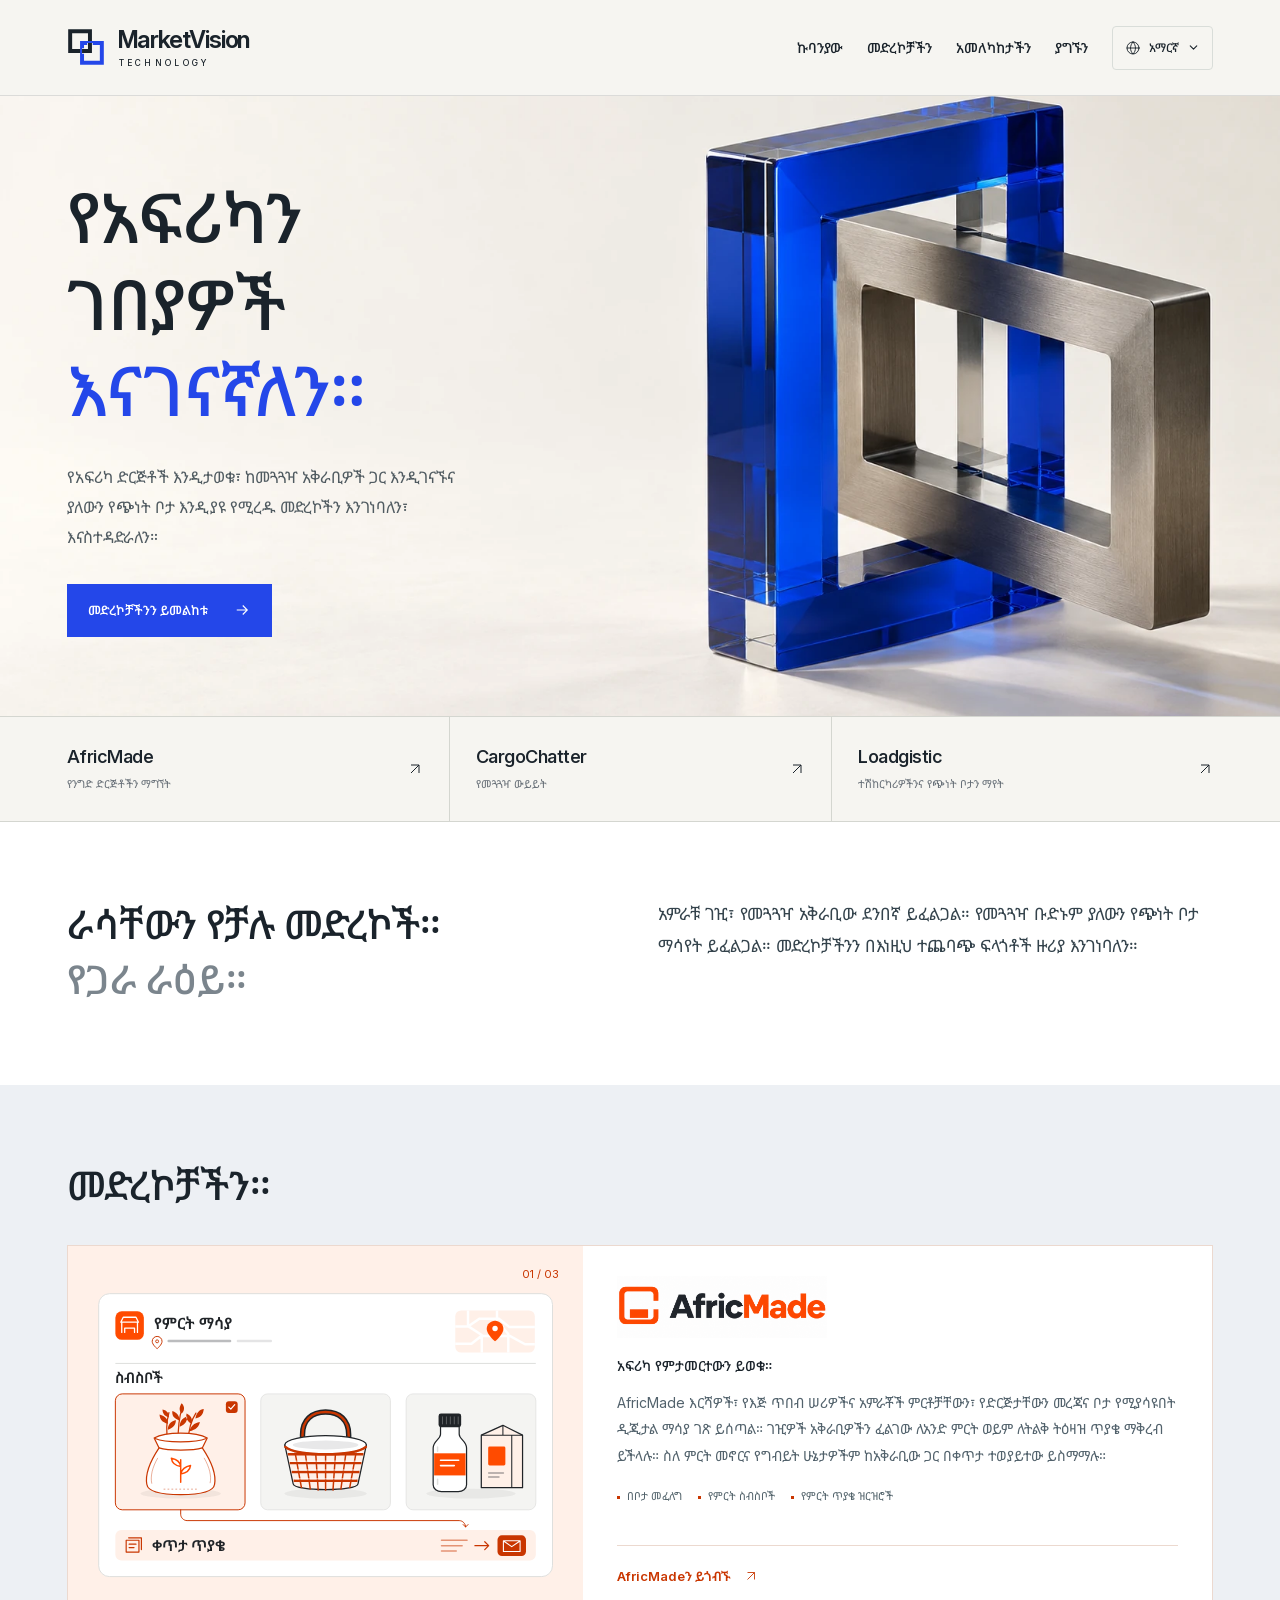
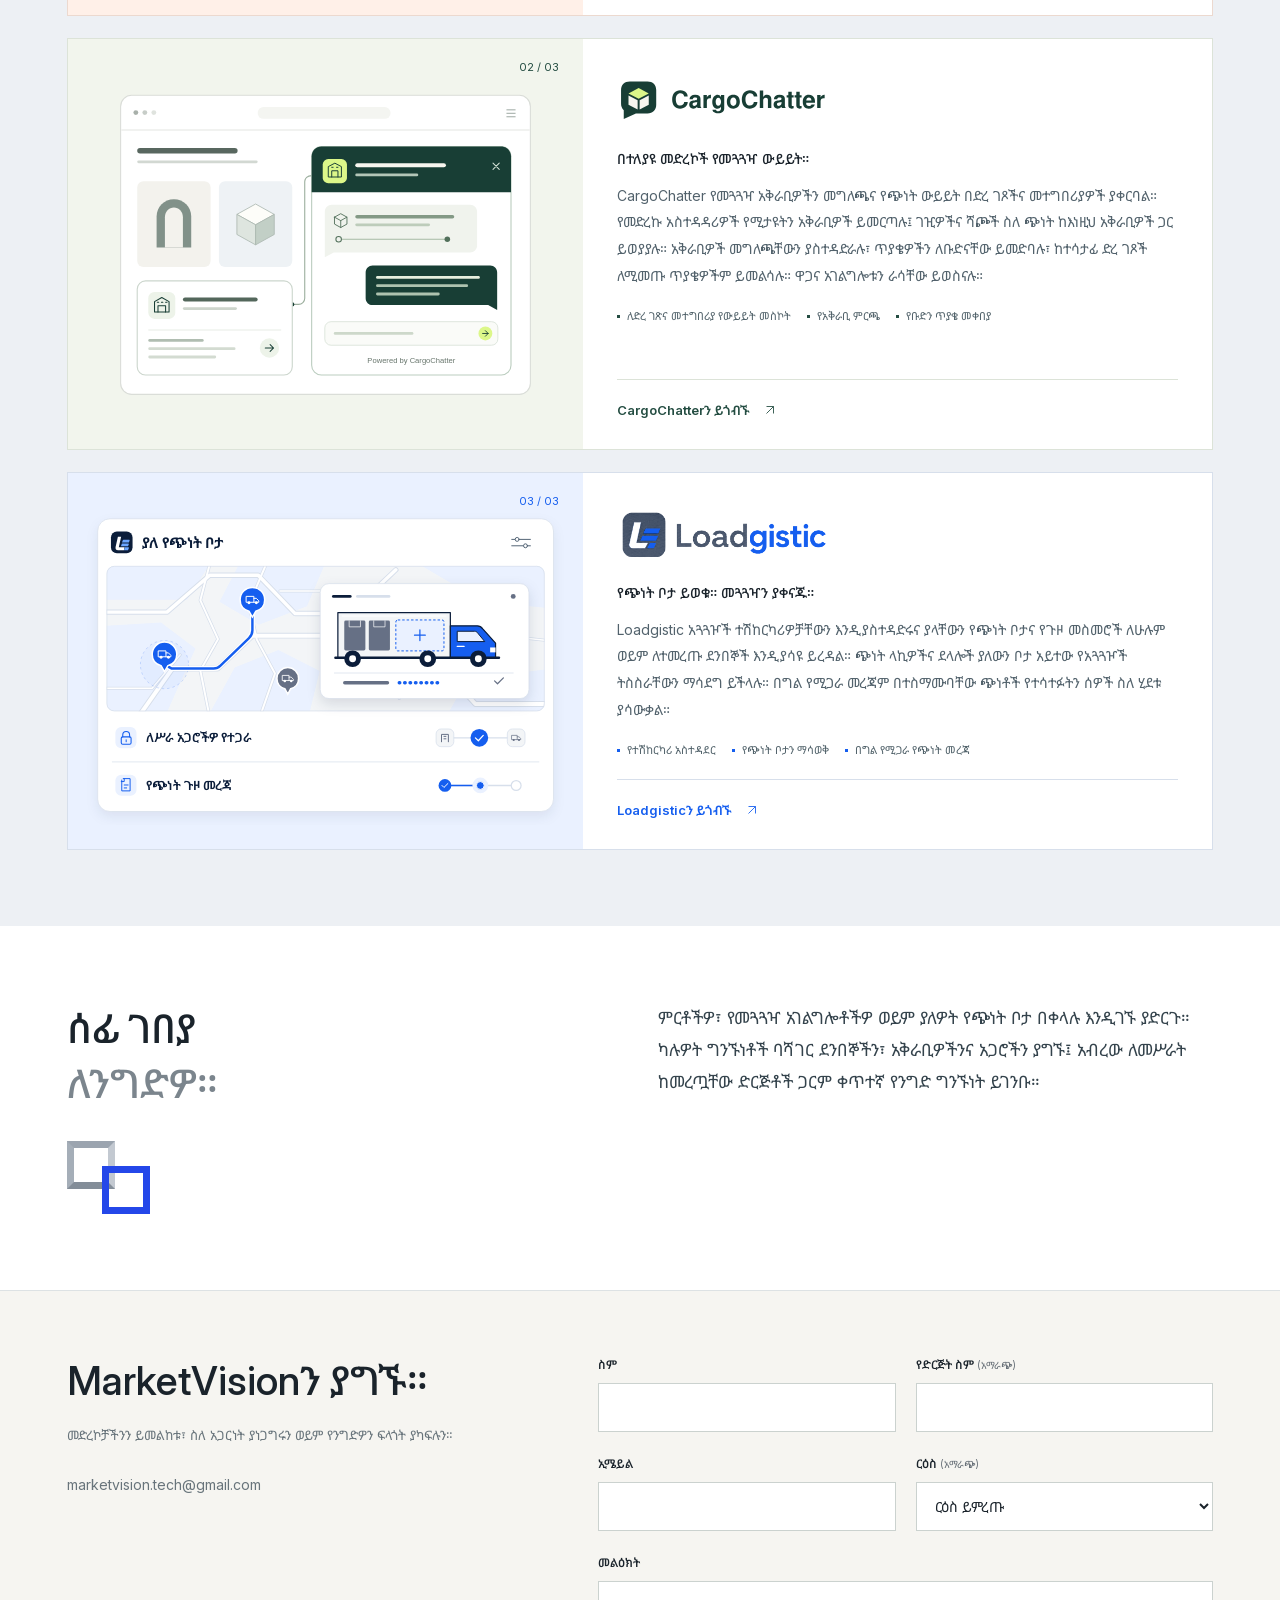
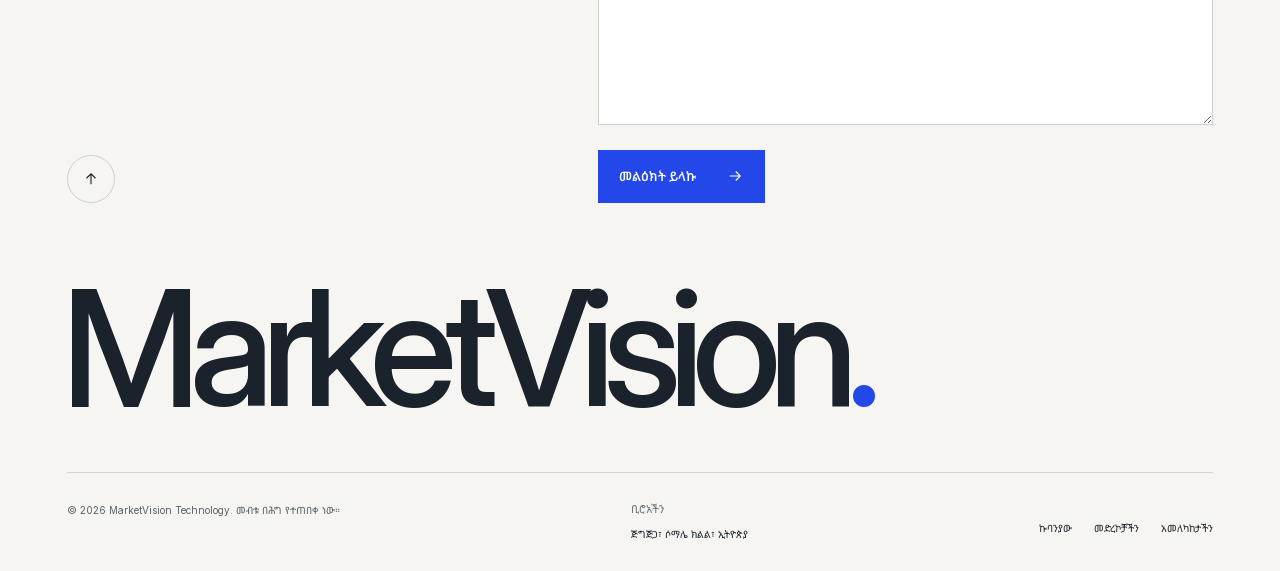
==== commit 902af6b6: "Refine the closing section and remove explanatory filler Use the approved wider-market message for p" ====
--- a/am/index.html
+++ b/am/index.html
@@ -5,19 +5,19 @@
   <meta name="viewport" content="width=device-width, initial-scale=1">
   <meta name="theme-color" content="#f6f5f1">
   <title>MarketVision Technology — የአፍሪካን ገበያዎች እናገናኛለን</title>
-  <meta name="description" content="MarketVision የAfricMade፣ CargoChatter እና Loadgistic ባለቤትና አስተዳዳሪ ነው። መድረኮቹ በአፍሪካ ንግድ ውስጥ ድርጅቶችን ማግኘት፣ ስለ መጓጓዣ መወያየትና የጭነት አቅምን ማወቅ ያስችላሉ።">
+  <meta name="description" content="MarketVision ለአፍሪካ ንግድና መጓጓዣ ቴክኖሎጂ ይገነባል። የAfricMade፣ CargoChatter እና Loadgistic መድረኮችን ይመልከቱ።">
   <meta property="og:type" content="website">
   <meta property="og:title" content="MarketVision Technology — የአፍሪካን ገበያዎች እናገናኛለን">
-  <meta property="og:description" content="MarketVision የAfricMade፣ CargoChatter እና Loadgistic ባለቤትና አስተዳዳሪ ነው። መድረኮቹ በአፍሪካ ንግድ ውስጥ ድርጅቶችን ማግኘት፣ ስለ መጓጓዣ መወያየትና የጭነት አቅምን ማወቅ ያስችላሉ።">
+  <meta property="og:description" content="MarketVision ለአፍሪካ ንግድና መጓጓዣ ቴክኖሎጂ ይገነባል። የAfricMade፣ CargoChatter እና Loadgistic መድረኮችን ይመልከቱ።">
   <meta property="og:url" content="https://marketvisiontech.com/am/">
   <meta property="og:image" content="https://marketvisiontech.com/assets/marketvision-connect.webp">
   <meta property="og:image:alt" content="እርስ በርስ የተጣመሩ ሰማያዊና የብረት ፍሬሞች">
   <link rel="canonical" href="https://marketvisiontech.com/am/">
   <link rel="icon" type="image/svg+xml" href="../assets/mark.svg">
   <link rel="preload" href="../assets/inter-variable.woff2" as="font" type="font/woff2" crossorigin>
-  <link rel="stylesheet" href="../styles.css?v=20261028-concise-portfolio">
-  <script type="application/json" id="site-copy">{"nav.open": "ማውጫውን ይክፈቱ", "nav.close": "ማውጫውን ይዝጉ", "validation.required": "እባክዎ ይህን ክፍል ይሙሉ።", "validation.email": "እባክዎ ትክክለኛ የኢሜይል አድራሻ ያስገቡ።", "validation.invalid": "እባክዎ እዚህ ያስገቡትን መረጃ ያረጋግጡ።", "validation.tooLong": "እባክዎ ያስገቡትን ጽሑፍ ያሳጥሩ።", "form.check": "እባክዎ ምልክት የተደረገባቸውን ክፍሎች ያረጋግጡ።", "form.sendingButton": "እየተላከ ነው…", "form.unavailable": "ቅጹ ለጊዜው አይሠራም። እባክዎ ቆይተው ይሞክሩ።", "form.refreshError": "መልዕክትዎን መላክ አልቻልንም። እባክዎ ገጹን እንደገና ከፍተው ይሞክሩ።", "form.sending": "መልዕክትዎ እየተላከ ነው…", "form.rejected": "መልዕክትዎ አልተላከም። የጻፉት አሁንም በቅጹ ውስጥ አለ። እባክዎ እንደገና ይሞክሩ።", "form.success": "እናመሰግናለን። መልዕክትዎ ተልኳል።", "form.timeout": "መልዕክትዎ ተልኮ እንደሆነ ማረጋገጥ አልቻልንም። የጻፉት አሁንም በቅጹ ውስጥ አለ። እባክዎ ቆይተው ይሞክሩ።", "form.error": "መልዕክትዎ ተልኮ እንደሆነ ማረጋገጥ አልቻልንም። የጻፉት አሁንም በቅጹ ውስጥ አለ። እባክዎ እንደገና ይሞክሩ።", "form.send": "መልዕክት ይላኩ", "nav.perspective": "አመለካከታችን"}</script><script src="../languages.js?v=20261028-concise-portfolio" defer></script><script src="../script.js?v=20261028-concise-portfolio" defer></script>
-<meta property="og:locale" content="am_ET"><link rel="alternate" hreflang="en" href="https://marketvisiontech.com/"><meta property="og:locale:alternate" content="en_US"><link rel="alternate" hreflang="am" href="https://marketvisiontech.com/am/"><link rel="alternate" hreflang="om" href="https://marketvisiontech.com/om/"><meta property="og:locale:alternate" content="om_ET"><link rel="alternate" hreflang="so" href="https://marketvisiontech.com/so/"><meta property="og:locale:alternate" content="so_ET"><link rel="alternate" hreflang="x-default" href="https://marketvisiontech.com/"><link rel="stylesheet" href="../languages.css?v=20261028-concise-portfolio"><link rel="preload" href="../assets/noto-sans-ethiopic.woff" as="font" type="font/woff" crossorigin=""></head>
+  <link rel="stylesheet" href="../styles.css?v=20261029-focused-copy">
+  <script type="application/json" id="site-copy">{"nav.open": "ማውጫውን ይክፈቱ", "nav.close": "ማውጫውን ይዝጉ", "validation.required": "እባክዎ ይህን ክፍል ይሙሉ።", "validation.email": "እባክዎ ትክክለኛ የኢሜይል አድራሻ ያስገቡ።", "validation.invalid": "እባክዎ እዚህ ያስገቡትን መረጃ ያረጋግጡ።", "validation.tooLong": "እባክዎ ያስገቡትን ጽሑፍ ያሳጥሩ።", "form.check": "እባክዎ ምልክት የተደረገባቸውን ክፍሎች ያረጋግጡ።", "form.sendingButton": "እየተላከ ነው…", "form.unavailable": "ቅጹ ለጊዜው አይሠራም። እባክዎ ቆይተው ይሞክሩ።", "form.refreshError": "መልዕክትዎን መላክ አልቻልንም። እባክዎ ገጹን እንደገና ከፍተው ይሞክሩ።", "form.sending": "መልዕክትዎ እየተላከ ነው…", "form.rejected": "መልዕክትዎ አልተላከም። የጻፉት አሁንም በቅጹ ውስጥ አለ። እባክዎ እንደገና ይሞክሩ።", "form.success": "እናመሰግናለን። መልዕክትዎ ተልኳል።", "form.timeout": "መልዕክትዎ ተልኮ እንደሆነ ማረጋገጥ አልቻልንም። የጻፉት አሁንም በቅጹ ውስጥ አለ። እባክዎ ቆይተው ይሞክሩ።", "form.error": "መልዕክትዎ ተልኮ እንደሆነ ማረጋገጥ አልቻልንም። የጻፉት አሁንም በቅጹ ውስጥ አለ። እባክዎ እንደገና ይሞክሩ።", "form.send": "መልዕክት ይላኩ", "nav.perspective": "አመለካከታችን"}</script><script src="../languages.js?v=20261029-focused-copy" defer></script><script src="../script.js?v=20261029-focused-copy" defer></script>
+<meta property="og:locale" content="am_ET"><link rel="alternate" hreflang="en" href="https://marketvisiontech.com/"><meta property="og:locale:alternate" content="en_US"><link rel="alternate" hreflang="am" href="https://marketvisiontech.com/am/"><link rel="alternate" hreflang="om" href="https://marketvisiontech.com/om/"><meta property="og:locale:alternate" content="om_ET"><link rel="alternate" hreflang="so" href="https://marketvisiontech.com/so/"><meta property="og:locale:alternate" content="so_ET"><link rel="alternate" hreflang="x-default" href="https://marketvisiontech.com/"><link rel="stylesheet" href="../languages.css?v=20261029-focused-copy"><link rel="preload" href="../assets/noto-sans-ethiopic.woff" as="font" type="font/woff" crossorigin=""></head>
 <body>
   <a class="skip-link" href="#main">ወደ ዋናው ይዘት ይሂዱ</a>
   <header class="site-header">
@@ -65,7 +65,6 @@
         </div>
         <div class="company-copy">
           <p class="company-intro">አምራቹ ገዢ፣ የመጓጓዣ አቅራቢው ደንበኛ ይፈልጋል። የመጓጓዣ ቡድኑም ያለውን የጭነት ቦታ ማሳየት ይፈልጋል። መድረኮቻችንን በእነዚህ ተጨባጭ ፍላጎቶች ዙሪያ እንገነባለን።</p>
-          <p class="company-role">MarketVision የሚገነባቸውና የሚያስተዳድራቸው መድረኮች ባለቤት ነው። እያንዳንዱ መድረክ ራሱን ችሎ ይሠራል፤ ሁሉም ጠቃሚ መረጃና የንግድ ግንኙነትን ተደራሽ ያደርጋሉ።</p>
         </div>
       </div>
     </section>
@@ -75,7 +74,6 @@
 <div>
 <h2 id="platforms-title">መድረኮቻችን።</h2>
 </div>
-<p>ሦስት መድረኮች፣ የተለያዩ ዓላማዎች። ለንግድዎ የሚስማማውን ይጠቀሙ።</p>
 </div>
         <div class="platform-collection">
           <article id="africmade" class="platform platform-africmade">
@@ -358,14 +356,13 @@
     <section class="perspective section-space" id="perspective" aria-labelledby="perspective-title">
   <div class="wrap perspective-grid">
     <div class="perspective-heading">
-      <h2 id="perspective-title">ለአፍሪካ ንግድ<br><span class="muted-heading">የበለጠ ምርጫ።</span></h2>
+      <h2 id="perspective-title">ሰፊ ገበያ<br><span class="muted-heading">ለንግድዎ።</span></h2>
       <div class="perspective-squares" aria-hidden="true">
 <span></span><span></span>
 </div>
     </div>
     <div class="perspective-copy">
-      <p>ገበሬዎች፣ የእጅ ጥበብ ሠሪዎችና አምራቾች ከሚያውቋቸው ሰዎች ባሻገር ደንበኞችን ማግኘት፣ የሚስማሟቸውን መድረኮችና የመጓጓዣ አጋሮች መምረጥ መቻል አለባቸው።</p>
-      <p>ይህን ሰፊ ተደራሽነት ለመፍጠር፣ ተጨባጭ ግንኙነቶችን በደረጃ እየገነባን ነው።</p>
+      <p>ምርቶችዎ፣ የመጓጓዣ አገልግሎቶችዎ ወይም ያለዎት የጭነት ቦታ በቀላሉ እንዲገኙ ያድርጉ። ካሉዎት ግንኙነቶች ባሻገር ደንበኞችን፣ አቅራቢዎችንና አጋሮችን ያግኙ፤ አብረው ለመሥራት ከመረጧቸው ድርጅቶች ጋርም ቀጥተኛ የንግድ ግንኙነት ይገንቡ።</p>
     </div>
   </div>
 </section></main>
